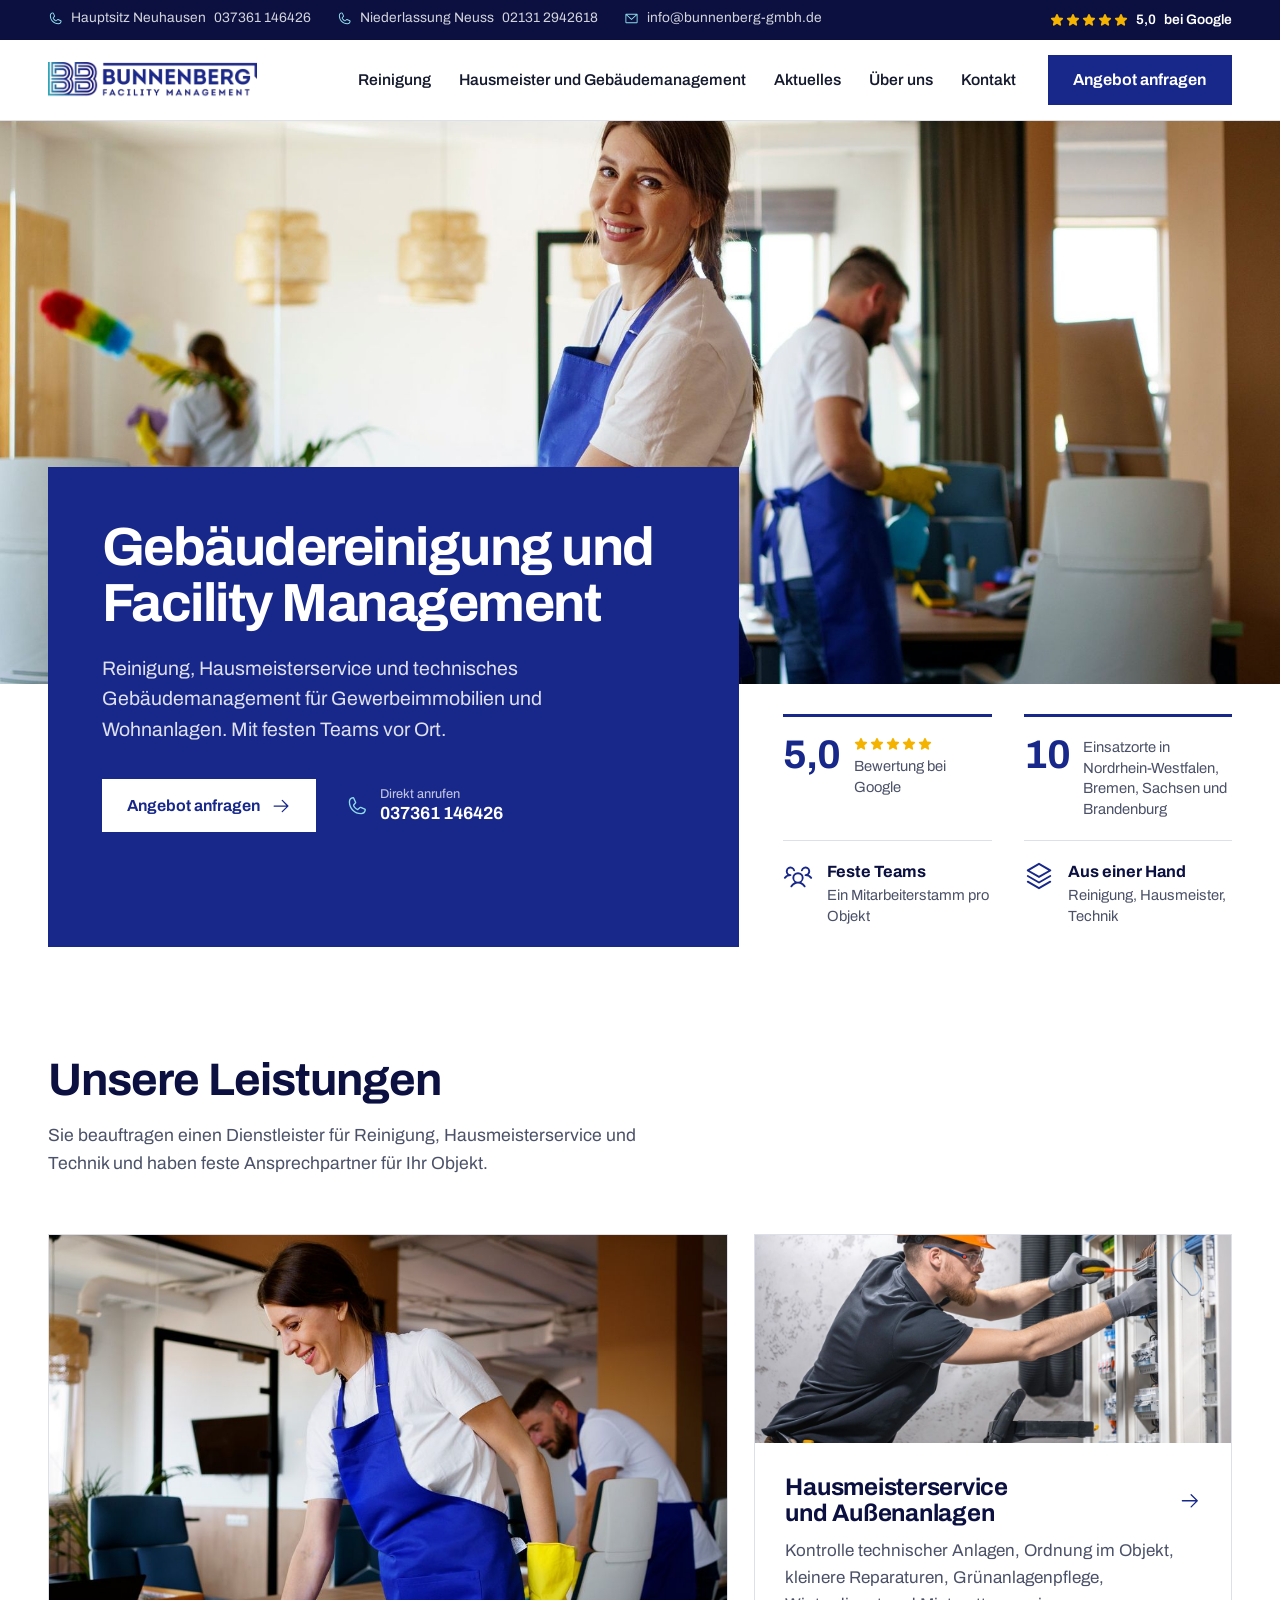
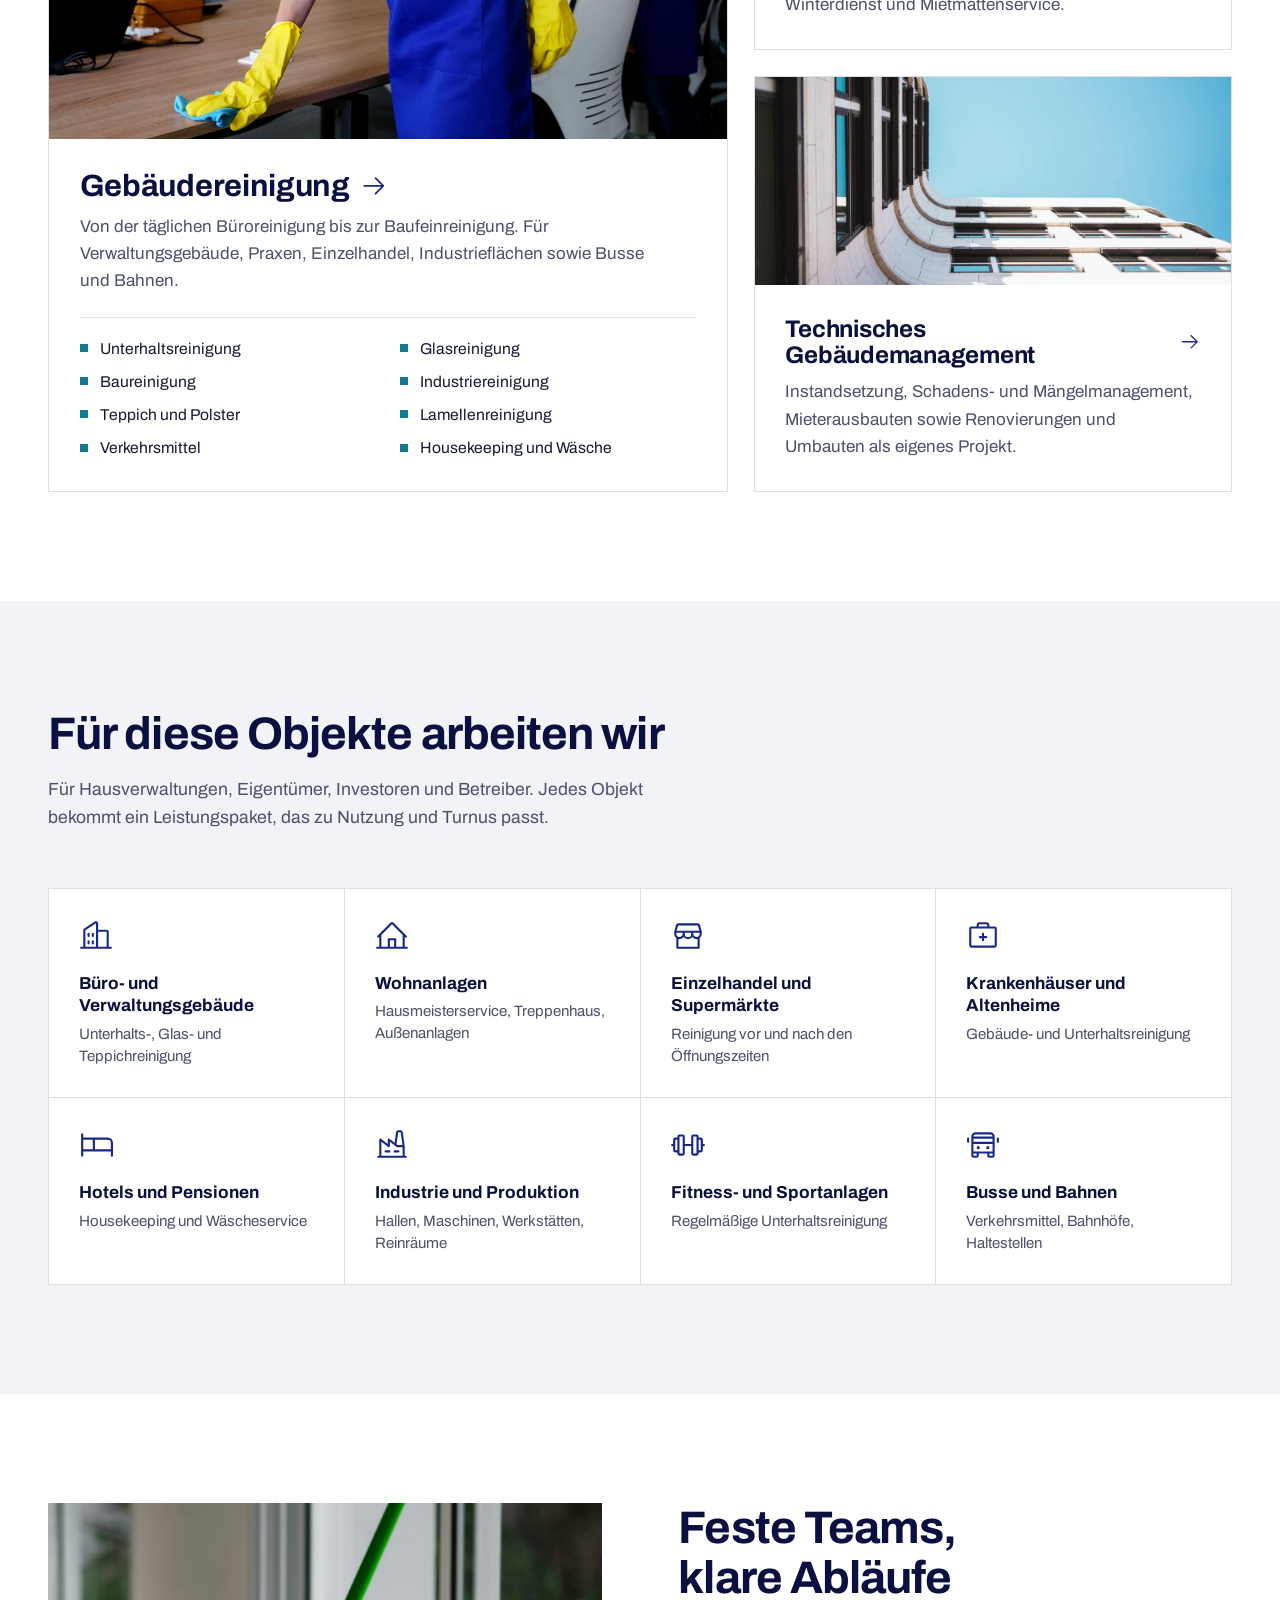
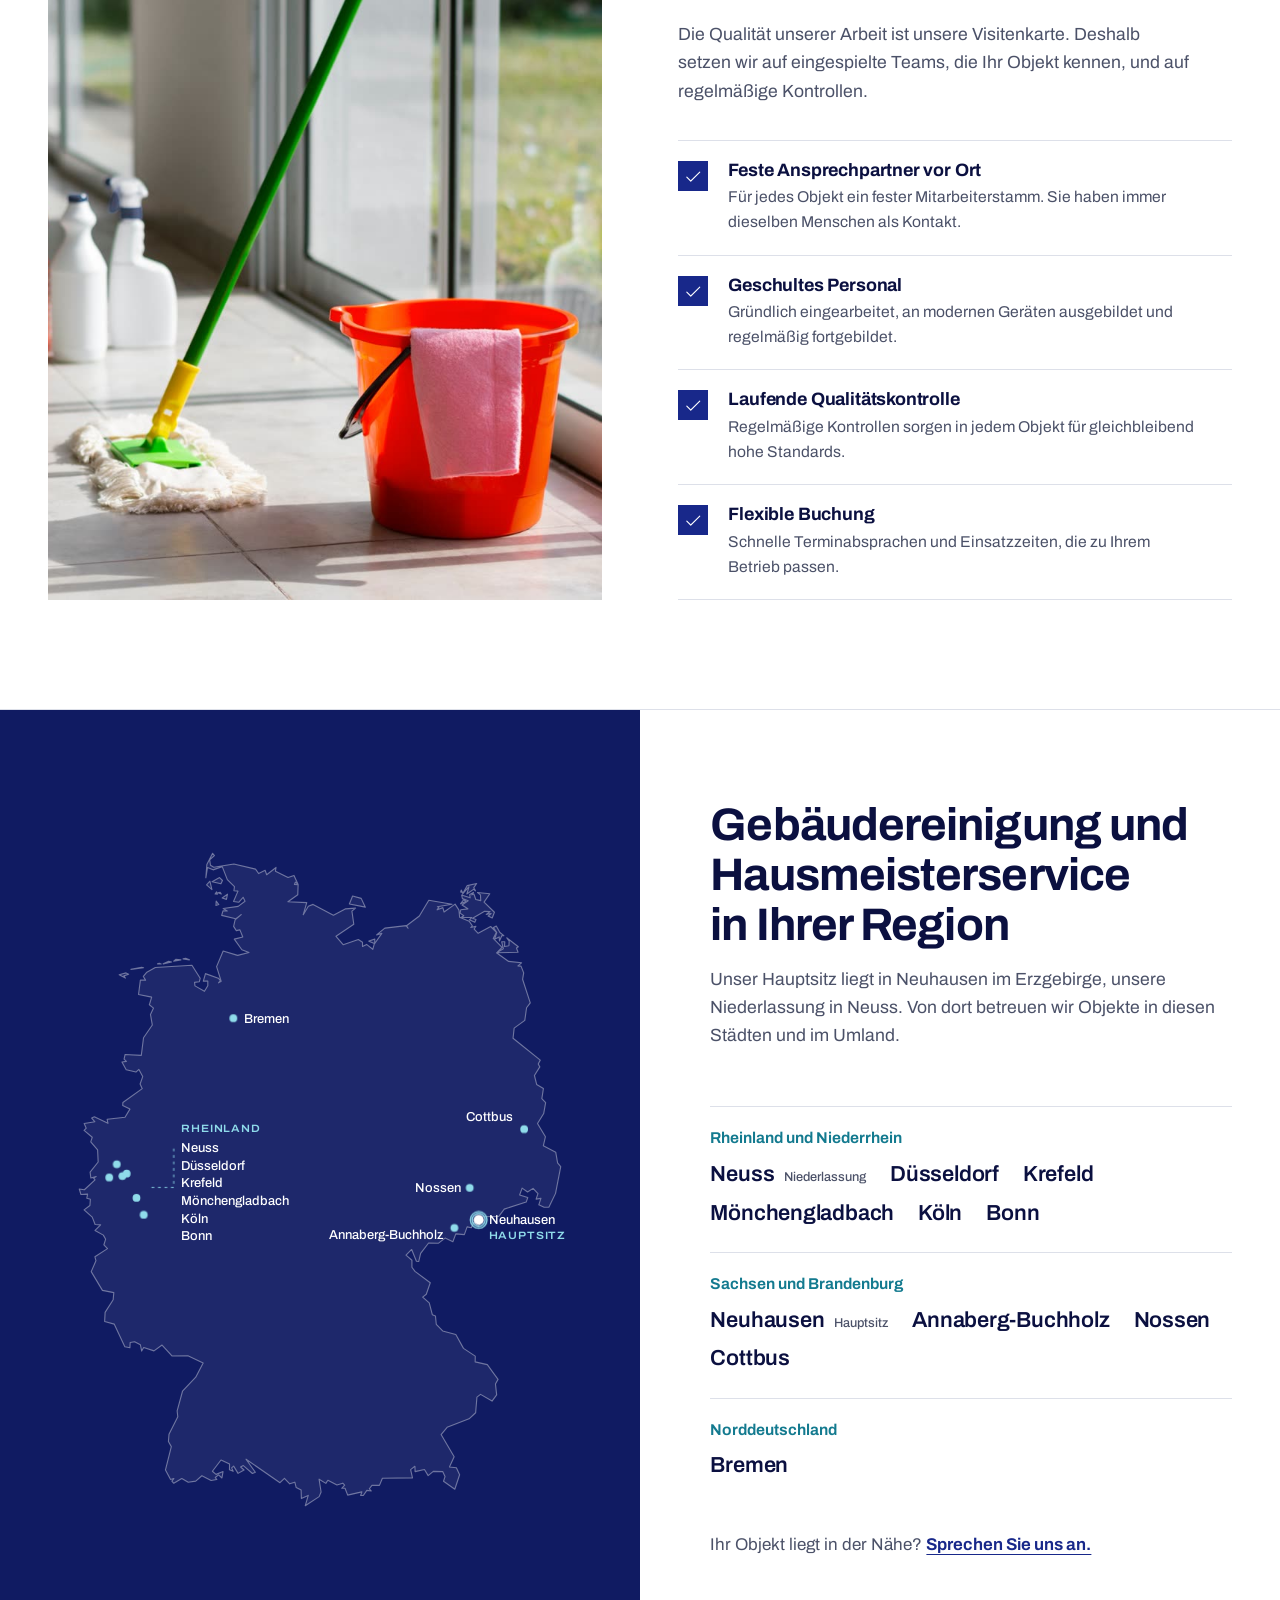
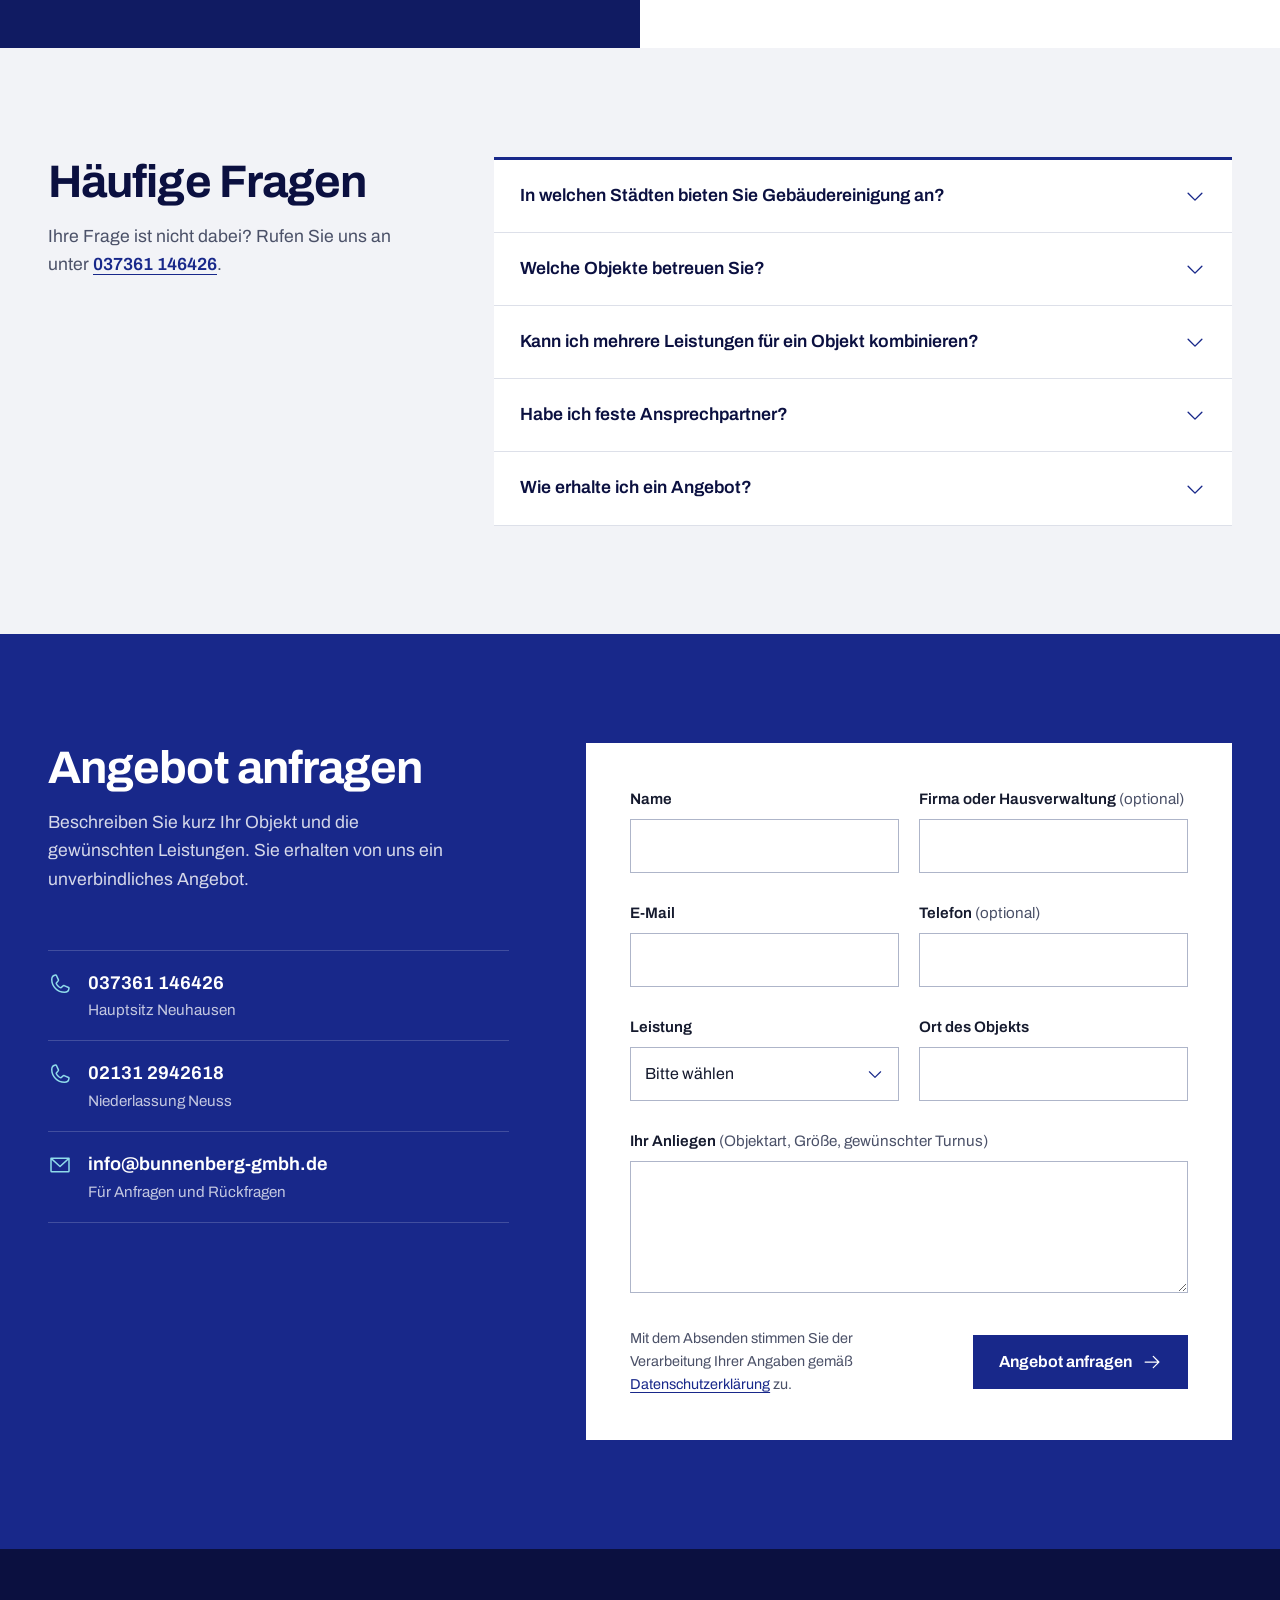
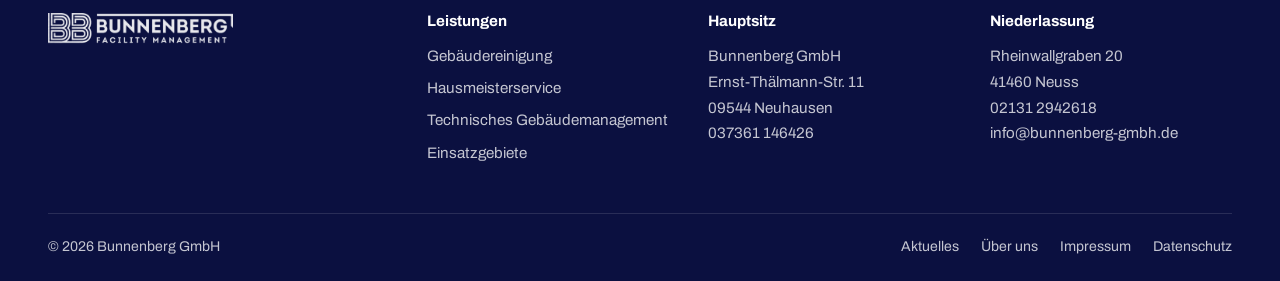
==== index.html @ ef0f1200 "Arbeitsweise: Foto mit Reinigungsutensilien statt Platzhalter Co-Authored-By: Claude Opus 5.5 <norep" ====
<!doctype html>
<html lang="de">
<head>
<meta charset="utf-8">
<meta name="viewport" content="width=device-width, initial-scale=1">
<title>Gebäudereinigung und Facility Management | Bunnenberg GmbH</title>
<meta name="description" content="Gebäudereinigung, Hausmeisterservice und technisches Gebäudemanagement für Gewerbe und Wohnanlagen. Im Einsatz in Neuss, Düsseldorf, Köln, Bonn, Bremen und Sachsen.">
<link rel="canonical" href="https://bunnenberg-gmbh.de/">
<meta name="robots" content="index, follow">
<meta property="og:type" content="website">
<meta property="og:locale" content="de_DE">
<meta property="og:site_name" content="Bunnenberg GmbH">
<meta property="og:title" content="Gebäudereinigung und Facility Management | Bunnenberg GmbH">
<meta property="og:description" content="Reinigung, Hausmeisterservice und technisches Gebäudemanagement für Gewerbeimmobilien und Wohnanlagen aus einer Hand.">
<meta property="og:url" content="https://bunnenberg-gmbh.de/">
<meta property="og:image" content="https://bunnenberg-gmbh.de/assets/img/bunnenberg-logo.png">
<meta name="theme-color" content="#18288a">
<link rel="preload" href="assets/fonts/archivo-var.woff2" as="font" type="font/woff2" crossorigin>
<link rel="stylesheet" href="assets/css/style.css">
<script type="application/ld+json">{"@context": "https://schema.org", "@type": "LocalBusiness", "@id": "https://bunnenberg-gmbh.de/#organisation", "name": "Bunnenberg GmbH", "alternateName": "Bunnenberg Facility Management", "legalName": "Bunnenberg GmbH", "url": "https://bunnenberg-gmbh.de/", "logo": "https://bunnenberg-gmbh.de/assets/img/bunnenberg-logo.png", "image": "https://bunnenberg-gmbh.de/assets/img/bunnenberg-logo.png", "telephone": "+49 37361 146426", "email": "info@bunnenberg-gmbh.de", "vatID": "DE306190068", "address": {"@type": "PostalAddress", "streetAddress": "Ernst-Thälmann-Straße 11", "postalCode": "09544", "addressLocality": "Neuhausen/Erzgeb.", "addressRegion": "Sachsen", "addressCountry": "DE"}, "department": [{"@type": "LocalBusiness", "name": "Bunnenberg GmbH Niederlassung Neuss", "telephone": "+49 2131 2942618", "address": {"@type": "PostalAddress", "streetAddress": "Rheinwallgraben 20", "postalCode": "41460", "addressLocality": "Neuss", "addressRegion": "Nordrhein-Westfalen", "addressCountry": "DE"}}], "areaServed": [{"@type": "City", "name": "Neuss"}, {"@type": "City", "name": "Düsseldorf"}, {"@type": "City", "name": "Krefeld"}, {"@type": "City", "name": "Mönchengladbach"}, {"@type": "City", "name": "Köln"}, {"@type": "City", "name": "Bonn"}, {"@type": "City", "name": "Bremen"}, {"@type": "City", "name": "Annaberg-Buchholz"}, {"@type": "City", "name": "Nossen"}, {"@type": "City", "name": "Cottbus"}, {"@type": "City", "name": "Neuhausen/Erzgeb."}], "knowsAbout": ["Gebäudereinigung", "Unterhaltsreinigung", "Glasreinigung", "Baureinigung", "Industriereinigung", "Hausmeisterservice", "Winterdienst", "Grünanlagenpflege", "Technisches Gebäudemanagement"], "hasOfferCatalog": {"@type": "OfferCatalog", "name": "Gebäudedienstleistungen", "itemListElement": [{"@type": "Offer", "itemOffered": {"@type": "Service", "name": "Gebäudereinigung"}}, {"@type": "Offer", "itemOffered": {"@type": "Service", "name": "Hausmeisterservice"}}, {"@type": "Offer", "itemOffered": {"@type": "Service", "name": "Technisches Gebäudemanagement"}}]}}</script>
<script type="application/ld+json">{"@context": "https://schema.org", "@type": "FAQPage", "mainEntity": [{"@type": "Question", "name": "In welchen Städten bieten Sie Gebäudereinigung an?", "acceptedAnswer": {"@type": "Answer", "text": "Wir sind in Neuss, Düsseldorf, Krefeld, Mönchengladbach, Köln und Bonn, in Bremen sowie in Annaberg-Buchholz, Nossen und Cottbus im Einsatz. Auch Objekte im Umland dieser Städte betreuen wir. Fragen Sie einfach an."}}, {"@type": "Question", "name": "Welche Objekte betreuen Sie?", "acceptedAnswer": {"@type": "Answer", "text": "Büro- und Verwaltungsgebäude, Wohnanlagen, Einzelhandel und Supermärkte, Krankenhäuser und Altenheime, Hotels und Pensionen, Industrie- und Produktionsgebäude, Fitness- und Sportanlagen sowie Busse und Bahnen."}}, {"@type": "Question", "name": "Kann ich mehrere Leistungen für ein Objekt kombinieren?", "acceptedAnswer": {"@type": "Answer", "text": "Ja. Reinigung, Hausmeisterservice, Grünanlagenpflege, Winterdienst und technisches Gebäudemanagement lassen sich für ein Objekt zusammenfassen. Sie haben dann einen Dienstleister und feste Ansprechpartner für alles."}}, {"@type": "Question", "name": "Habe ich feste Ansprechpartner?", "acceptedAnswer": {"@type": "Answer", "text": "Ja. Für jedes Objekt stellen wir einen festen Mitarbeiterstamm zusammen. Sie sprechen immer mit denselben Menschen, die Ihr Objekt und Ihre Abläufe kennen."}}, {"@type": "Question", "name": "Wie erhalte ich ein Angebot?", "acceptedAnswer": {"@type": "Answer", "text": "Beschreiben Sie uns über das Formular oder telefonisch Ihr Objekt, die gewünschten Leistungen und den Turnus. Sie erhalten von uns ein unverbindliches Angebot."}}]}</script>
</head>
<body>
<a class="sr-only" href="#inhalt">Zum Inhalt springen</a>

<div class="topbar">
  <div class="wrap topbar-inner">
    <ul class="topbar-contacts">
      <li><a href="tel:+4937361146426"><svg class="icon" aria-hidden="true" focusable="false" viewBox="0 0 256 256" fill="currentColor"><path d="M222.37,158.46l-47.11-21.11-.13-.06a16,16,0,0,0-15.17,1.4,8.12,8.12,0,0,0-.75.56L134.87,160c-15.42-7.49-31.34-23.29-38.83-38.51l20.78-24.71c.2-.25.39-.5.57-.77a16,16,0,0,0,1.32-15.06l0-.12L97.54,33.64a16,16,0,0,0-16.62-9.52A56.26,56.26,0,0,0,32,80c0,79.4,64.6,144,144,144a56.26,56.26,0,0,0,55.88-48.92A16,16,0,0,0,222.37,158.46ZM176,208A128.14,128.14,0,0,1,48,80,40.2,40.2,0,0,1,82.87,40a.61.61,0,0,0,0,.12l21,47L83.2,111.86a6.13,6.13,0,0,0-.57.77,16,16,0,0,0-1,15.7c9.06,18.53,27.73,37.06,46.46,46.11a16,16,0,0,0,15.75-1.14,8.44,8.44,0,0,0,.74-.56L168.89,152l47,21.05h0s.08,0,.11,0A40.21,40.21,0,0,1,176,208Z"/></svg> <span class="tb-label">Hauptsitz Neuhausen</span> 037361 146426</a></li>
      <li><a href="tel:+4921312942618"><svg class="icon" aria-hidden="true" focusable="false" viewBox="0 0 256 256" fill="currentColor"><path d="M222.37,158.46l-47.11-21.11-.13-.06a16,16,0,0,0-15.17,1.4,8.12,8.12,0,0,0-.75.56L134.87,160c-15.42-7.49-31.34-23.29-38.83-38.51l20.78-24.71c.2-.25.39-.5.57-.77a16,16,0,0,0,1.32-15.06l0-.12L97.54,33.64a16,16,0,0,0-16.62-9.52A56.26,56.26,0,0,0,32,80c0,79.4,64.6,144,144,144a56.26,56.26,0,0,0,55.88-48.92A16,16,0,0,0,222.37,158.46ZM176,208A128.14,128.14,0,0,1,48,80,40.2,40.2,0,0,1,82.87,40a.61.61,0,0,0,0,.12l21,47L83.2,111.86a6.13,6.13,0,0,0-.57.77,16,16,0,0,0-1,15.7c9.06,18.53,27.73,37.06,46.46,46.11a16,16,0,0,0,15.75-1.14,8.44,8.44,0,0,0,.74-.56L168.89,152l47,21.05h0s.08,0,.11,0A40.21,40.21,0,0,1,176,208Z"/></svg> <span class="tb-label">Niederlassung Neuss</span> 02131 2942618</a></li>
      <li><a href="mailto:info@bunnenberg-gmbh.de"><svg class="icon" aria-hidden="true" focusable="false" viewBox="0 0 256 256" fill="currentColor"><path d="M224,48H32a8,8,0,0,0-8,8V192a16,16,0,0,0,16,16H216a16,16,0,0,0,16-16V56A8,8,0,0,0,224,48ZM203.43,64,128,133.15,52.57,64ZM216,192H40V74.19l82.59,75.71a8,8,0,0,0,10.82,0L216,74.19V192Z"/></svg> info@bunnenberg-gmbh.de</a></li>
    </ul>
    <p class="topbar-rating"><span class="stars" aria-hidden="true"><svg class="icon" aria-hidden="true" focusable="false" viewBox="0 0 256 256" fill="currentColor"><path d="M234.29,114.85l-45,38.83L203,211.75a16.4,16.4,0,0,1-24.5,17.82L128,198.49,77.47,229.57A16.4,16.4,0,0,1,53,211.75l13.76-58.07-45-38.83A16.46,16.46,0,0,1,31.08,86l59-4.76,22.76-55.08a16.36,16.36,0,0,1,30.27,0l22.75,55.08,59,4.76a16.46,16.46,0,0,1,9.37,28.86Z"/></svg><svg class="icon" aria-hidden="true" focusable="false" viewBox="0 0 256 256" fill="currentColor"><path d="M234.29,114.85l-45,38.83L203,211.75a16.4,16.4,0,0,1-24.5,17.82L128,198.49,77.47,229.57A16.4,16.4,0,0,1,53,211.75l13.76-58.07-45-38.83A16.46,16.46,0,0,1,31.08,86l59-4.76,22.76-55.08a16.36,16.36,0,0,1,30.27,0l22.75,55.08,59,4.76a16.46,16.46,0,0,1,9.37,28.86Z"/></svg><svg class="icon" aria-hidden="true" focusable="false" viewBox="0 0 256 256" fill="currentColor"><path d="M234.29,114.85l-45,38.83L203,211.75a16.4,16.4,0,0,1-24.5,17.82L128,198.49,77.47,229.57A16.4,16.4,0,0,1,53,211.75l13.76-58.07-45-38.83A16.46,16.46,0,0,1,31.08,86l59-4.76,22.76-55.08a16.36,16.36,0,0,1,30.27,0l22.75,55.08,59,4.76a16.46,16.46,0,0,1,9.37,28.86Z"/></svg><svg class="icon" aria-hidden="true" focusable="false" viewBox="0 0 256 256" fill="currentColor"><path d="M234.29,114.85l-45,38.83L203,211.75a16.4,16.4,0,0,1-24.5,17.82L128,198.49,77.47,229.57A16.4,16.4,0,0,1,53,211.75l13.76-58.07-45-38.83A16.46,16.46,0,0,1,31.08,86l59-4.76,22.76-55.08a16.36,16.36,0,0,1,30.27,0l22.75,55.08,59,4.76a16.46,16.46,0,0,1,9.37,28.86Z"/></svg><svg class="icon" aria-hidden="true" focusable="false" viewBox="0 0 256 256" fill="currentColor"><path d="M234.29,114.85l-45,38.83L203,211.75a16.4,16.4,0,0,1-24.5,17.82L128,198.49,77.47,229.57A16.4,16.4,0,0,1,53,211.75l13.76-58.07-45-38.83A16.46,16.46,0,0,1,31.08,86l59-4.76,22.76-55.08a16.36,16.36,0,0,1,30.27,0l22.75,55.08,59,4.76a16.46,16.46,0,0,1,9.37,28.86Z"/></svg></span> 5,0<span class="tb-label"> bei Google</span></p>
  </div>
</div>

<header class="site-header">
  <div class="wrap header-inner">
    <a class="logo" href="./" aria-label="Bunnenberg Facility Management, zur Startseite">
      <img src="assets/img/bunnenberg-logo.png" alt="Bunnenberg Facility Management" width="950" height="164">
    </a>
    <button class="nav-toggle" type="button" aria-expanded="false" aria-controls="hauptnavigation">
      <span class="sr-only">Menü öffnen</span><svg class="icon" aria-hidden="true" focusable="false" viewBox="0 0 256 256" fill="currentColor"><path d="M224,128a8,8,0,0,1-8,8H40a8,8,0,0,1,0-16H216A8,8,0,0,1,224,128ZM40,72H216a8,8,0,0,0,0-16H40a8,8,0,0,0,0,16ZM216,184H40a8,8,0,0,0,0,16H216a8,8,0,0,0,0-16Z"/></svg>
    </button>
    <nav class="nav" id="hauptnavigation" aria-label="Hauptnavigation">
      <ul>
        <li><a href="gebaeudereinigung/">Reinigung</a></li>
        <li><a href="hausmeister-gebaeudemanagement/">Hausmeister und Gebäudemanagement</a></li>
        <li><a href="aktuelles/">Aktuelles</a></li>
        <li><a href="ueber-uns/">Über uns</a></li>
        <li><a href="kontakt/">Kontakt</a></li>
      </ul>
      <a class="btn btn-primary" href="#anfrage">Angebot anfragen</a>
    </nav>
  </div>
</header>

<main id="inhalt">

<section class="hero" aria-labelledby="hero-titel">
  <div class="hero-photo">
    <img src="assets/img/reinigungsteam-buero.jpg" alt="Reinigungsteam bei der Unterhaltsreinigung in einem Büro" width="2000" height="1333" fetchpriority="high">
  </div>
  <div class="wrap hero-grid">
    <div class="hero-panel">
      <h1 id="hero-titel">Gebäude&shy;reinigung und Facility Management</h1>
      <p class="hero-lead">Reinigung, Hausmeisterservice und technisches Gebäudemanagement für Gewerbeimmobilien und Wohnanlagen. Mit festen Teams vor Ort.</p>
      <div class="hero-actions">
        <a class="btn btn-light" href="#anfrage">Angebot anfragen <svg class="icon icon-arrow" aria-hidden="true" focusable="false" viewBox="0 0 256 256" fill="currentColor"><path d="M221.66,133.66l-72,72a8,8,0,0,1-11.32-11.32L196.69,136H40a8,8,0,0,1,0-16H196.69L138.34,61.66a8,8,0,0,1,11.32-11.32l72,72A8,8,0,0,1,221.66,133.66Z"/></svg></a>
        <a class="hero-phone" href="tel:+4937361146426"><svg class="icon" aria-hidden="true" focusable="false" viewBox="0 0 256 256" fill="currentColor"><path d="M222.37,158.46l-47.11-21.11-.13-.06a16,16,0,0,0-15.17,1.4,8.12,8.12,0,0,0-.75.56L134.87,160c-15.42-7.49-31.34-23.29-38.83-38.51l20.78-24.71c.2-.25.39-.5.57-.77a16,16,0,0,0,1.32-15.06l0-.12L97.54,33.64a16,16,0,0,0-16.62-9.52A56.26,56.26,0,0,0,32,80c0,79.4,64.6,144,144,144a56.26,56.26,0,0,0,55.88-48.92A16,16,0,0,0,222.37,158.46ZM176,208A128.14,128.14,0,0,1,48,80,40.2,40.2,0,0,1,82.87,40a.61.61,0,0,0,0,.12l21,47L83.2,111.86a6.13,6.13,0,0,0-.57.77,16,16,0,0,0-1,15.7c9.06,18.53,27.73,37.06,46.46,46.11a16,16,0,0,0,15.75-1.14,8.44,8.44,0,0,0,.74-.56L168.89,152l47,21.05h0s.08,0,.11,0A40.21,40.21,0,0,1,176,208Z"/></svg><span><small>Direkt anrufen</small>037361 146426</span></a>
      </div>
    </div>
    <ul class="facts" aria-label="Bunnenberg auf einen Blick">
      <li class="fact-rating">
        <span class="fact-big">5,0</span>
        <span class="fact-text"><span class="stars" aria-hidden="true"><svg class="icon" aria-hidden="true" focusable="false" viewBox="0 0 256 256" fill="currentColor"><path d="M234.29,114.85l-45,38.83L203,211.75a16.4,16.4,0,0,1-24.5,17.82L128,198.49,77.47,229.57A16.4,16.4,0,0,1,53,211.75l13.76-58.07-45-38.83A16.46,16.46,0,0,1,31.08,86l59-4.76,22.76-55.08a16.36,16.36,0,0,1,30.27,0l22.75,55.08,59,4.76a16.46,16.46,0,0,1,9.37,28.86Z"/></svg><svg class="icon" aria-hidden="true" focusable="false" viewBox="0 0 256 256" fill="currentColor"><path d="M234.29,114.85l-45,38.83L203,211.75a16.4,16.4,0,0,1-24.5,17.82L128,198.49,77.47,229.57A16.4,16.4,0,0,1,53,211.75l13.76-58.07-45-38.83A16.46,16.46,0,0,1,31.08,86l59-4.76,22.76-55.08a16.36,16.36,0,0,1,30.27,0l22.75,55.08,59,4.76a16.46,16.46,0,0,1,9.37,28.86Z"/></svg><svg class="icon" aria-hidden="true" focusable="false" viewBox="0 0 256 256" fill="currentColor"><path d="M234.29,114.85l-45,38.83L203,211.75a16.4,16.4,0,0,1-24.5,17.82L128,198.49,77.47,229.57A16.4,16.4,0,0,1,53,211.75l13.76-58.07-45-38.83A16.46,16.46,0,0,1,31.08,86l59-4.76,22.76-55.08a16.36,16.36,0,0,1,30.27,0l22.75,55.08,59,4.76a16.46,16.46,0,0,1,9.37,28.86Z"/></svg><svg class="icon" aria-hidden="true" focusable="false" viewBox="0 0 256 256" fill="currentColor"><path d="M234.29,114.85l-45,38.83L203,211.75a16.4,16.4,0,0,1-24.5,17.82L128,198.49,77.47,229.57A16.4,16.4,0,0,1,53,211.75l13.76-58.07-45-38.83A16.46,16.46,0,0,1,31.08,86l59-4.76,22.76-55.08a16.36,16.36,0,0,1,30.27,0l22.75,55.08,59,4.76a16.46,16.46,0,0,1,9.37,28.86Z"/></svg><svg class="icon" aria-hidden="true" focusable="false" viewBox="0 0 256 256" fill="currentColor"><path d="M234.29,114.85l-45,38.83L203,211.75a16.4,16.4,0,0,1-24.5,17.82L128,198.49,77.47,229.57A16.4,16.4,0,0,1,53,211.75l13.76-58.07-45-38.83A16.46,16.46,0,0,1,31.08,86l59-4.76,22.76-55.08a16.36,16.36,0,0,1,30.27,0l22.75,55.08,59,4.76a16.46,16.46,0,0,1,9.37,28.86Z"/></svg></span>Bewertung bei Google</span>
      </li>
      <li>
        <span class="fact-big">10</span>
        <span class="fact-text">Einsatzorte in Nordrhein-Westfalen, Bremen, Sachsen und Brandenburg</span>
      </li>
      <li>
        <svg class="icon fact-icon" aria-hidden="true" focusable="false" viewBox="0 0 256 256" fill="currentColor"><path d="M244.8,150.4a8,8,0,0,1-11.2-1.6A51.6,51.6,0,0,0,192,128a8,8,0,0,1-7.37-4.89,8,8,0,0,1,0-6.22A8,8,0,0,1,192,112a24,24,0,1,0-23.24-30,8,8,0,1,1-15.5-4A40,40,0,1,1,219,117.51a67.94,67.94,0,0,1,27.43,21.68A8,8,0,0,1,244.8,150.4ZM190.92,212a8,8,0,1,1-13.84,8,57,57,0,0,0-98.16,0,8,8,0,1,1-13.84-8,72.06,72.06,0,0,1,33.74-29.92,48,48,0,1,1,58.36,0A72.06,72.06,0,0,1,190.92,212ZM128,176a32,32,0,1,0-32-32A32,32,0,0,0,128,176ZM72,120a8,8,0,0,0-8-8A24,24,0,1,1,87.24,82a8,8,0,1,0,15.5-4A40,40,0,1,0,37,117.51,67.94,67.94,0,0,0,9.6,139.19a8,8,0,1,0,12.8,9.61A51.6,51.6,0,0,1,64,128,8,8,0,0,0,72,120Z"/></svg>
        <span class="fact-text"><strong>Feste Teams</strong>Ein Mitarbeiterstamm pro Objekt</span>
      </li>
      <li>
        <svg class="icon fact-icon" aria-hidden="true" focusable="false" viewBox="0 0 256 256" fill="currentColor"><path d="M230.91,172A8,8,0,0,1,228,182.91l-96,56a8,8,0,0,1-8.06,0l-96-56A8,8,0,0,1,36,169.09l92,53.65,92-53.65A8,8,0,0,1,230.91,172ZM220,121.09l-92,53.65L36,121.09A8,8,0,0,0,28,134.91l96,56a8,8,0,0,0,8.06,0l96-56A8,8,0,1,0,220,121.09ZM24,80a8,8,0,0,1,4-6.91l96-56a8,8,0,0,1,8.06,0l96,56a8,8,0,0,1,0,13.82l-96,56a8,8,0,0,1-8.06,0l-96-56A8,8,0,0,1,24,80Zm23.88,0L128,126.74,208.12,80,128,33.26Z"/></svg>
        <span class="fact-text"><strong>Aus einer Hand</strong>Reinigung, Hausmeister, Technik</span>
      </li>
    </ul>
  </div>
</section>

<section class="section services-section" id="leistungen" aria-labelledby="leistungen-titel">
  <div class="wrap">
    <div class="section-head reveal">
      <h2 id="leistungen-titel">Unsere Leistungen</h2>
      <p>Sie beauftragen einen Dienstleister für Reinigung, Hausmeisterservice und Technik und haben feste Ansprechpartner für Ihr Objekt.</p>
    </div>
    <div class="services">
      <a class="service service-main reveal" href="gebaeudereinigung/">
        <figure class="service-img"><img src="assets/img/bueroreinigung.jpg" alt="Reinigungskraft bei der Büroreinigung" width="1200" height="800" loading="lazy"></figure>
        <div class="service-body">
          <h3>Gebäudereinigung <svg class="icon icon-arrow" aria-hidden="true" focusable="false" viewBox="0 0 256 256" fill="currentColor"><path d="M221.66,133.66l-72,72a8,8,0,0,1-11.32-11.32L196.69,136H40a8,8,0,0,1,0-16H196.69L138.34,61.66a8,8,0,0,1,11.32-11.32l72,72A8,8,0,0,1,221.66,133.66Z"/></svg></h3>
          <p>Von der täglichen Büroreinigung bis zur Baufeinreinigung. Für Verwaltungsgebäude, Praxen, Einzelhandel, Industrieflächen sowie Busse und Bahnen.</p>
          <ul class="checklist">
            <li>Unterhaltsreinigung</li>
            <li>Glasreinigung</li>
            <li>Baureinigung</li>
            <li>Industriereinigung</li>
            <li>Teppich und Polster</li>
            <li>Lamellenreinigung</li>
            <li>Verkehrsmittel</li>
            <li>Housekeeping und Wäsche</li>
          </ul>
        </div>
      </a>
      <a class="service reveal" href="hausmeister-gebaeudemanagement/">
        <figure class="service-img"><img src="assets/img/hausmeisterservice-technik.jpg" alt="Techniker bei Arbeiten an einer Elektroverteilung" width="1200" height="800" loading="lazy"></figure>
        <div class="service-body">
          <h3>Hausmeisterservice und Außenanlagen <svg class="icon icon-arrow" aria-hidden="true" focusable="false" viewBox="0 0 256 256" fill="currentColor"><path d="M221.66,133.66l-72,72a8,8,0,0,1-11.32-11.32L196.69,136H40a8,8,0,0,1,0-16H196.69L138.34,61.66a8,8,0,0,1,11.32-11.32l72,72A8,8,0,0,1,221.66,133.66Z"/></svg></h3>
          <p>Kontrolle technischer Anlagen, Ordnung im Objekt, kleinere Reparaturen, Grünanlagenpflege, Winterdienst und Mietmattenservice.</p>
        </div>
      </a>
      <a class="service reveal" href="hausmeister-gebaeudemanagement/#technisches-gebaeudemanagement">
        <figure class="service-img"><img src="assets/img/gebaeudemanagement-fassade.jpg" alt="Fassade eines modernen Bürogebäudes" width="1200" height="800" loading="lazy"></figure>
        <div class="service-body">
          <h3>Technisches Gebäudemanagement <svg class="icon icon-arrow" aria-hidden="true" focusable="false" viewBox="0 0 256 256" fill="currentColor"><path d="M221.66,133.66l-72,72a8,8,0,0,1-11.32-11.32L196.69,136H40a8,8,0,0,1,0-16H196.69L138.34,61.66a8,8,0,0,1,11.32-11.32l72,72A8,8,0,0,1,221.66,133.66Z"/></svg></h3>
          <p>Instandsetzung, Schadens- und Mängelmanagement, Mieterausbauten sowie Renovierungen und Umbauten als eigenes Projekt.</p>
        </div>
      </a>
    </div>
  </div>
</section>

<section class="section objects" aria-labelledby="objekte-titel">
  <div class="wrap">
    <div class="section-head reveal">
      <h2 id="objekte-titel">Für diese Objekte arbeiten wir</h2>
      <p>Für Hausverwaltungen, Eigentümer, Investoren und Betreiber. Jedes Objekt bekommt ein Leistungspaket, das zu Nutzung und Turnus passt.</p>
    </div>
    <ul class="object-grid reveal">
      <li><svg class="icon" aria-hidden="true" focusable="false" viewBox="0 0 256 256" fill="currentColor"><path d="M240,208H224V96a16,16,0,0,0-16-16H144V32a16,16,0,0,0-24.88-13.32L39.12,72A16,16,0,0,0,32,85.34V208H16a8,8,0,0,0,0,16H240a8,8,0,0,0,0-16ZM208,96V208H144V96ZM48,85.34,128,32V208H48ZM112,112v16a8,8,0,0,1-16,0V112a8,8,0,1,1,16,0Zm-32,0v16a8,8,0,0,1-16,0V112a8,8,0,1,1,16,0Zm0,56v16a8,8,0,0,1-16,0V168a8,8,0,0,1,16,0Zm32,0v16a8,8,0,0,1-16,0V168a8,8,0,0,1,16,0Z"/></svg><strong>Büro- und Verwaltungsgebäude</strong><span>Unterhalts-, Glas- und Teppichreinigung</span></li>
      <li><svg class="icon" aria-hidden="true" focusable="false" viewBox="0 0 256 256" fill="currentColor"><path d="M240,208H224V136l2.34,2.34A8,8,0,0,0,237.66,127L139.31,28.68a16,16,0,0,0-22.62,0L18.34,127a8,8,0,0,0,11.32,11.31L32,136v72H16a8,8,0,0,0,0,16H240a8,8,0,0,0,0-16ZM48,120l80-80,80,80v88H160V152a8,8,0,0,0-8-8H104a8,8,0,0,0-8,8v56H48Zm96,88H112V160h32Z"/></svg><strong>Wohnanlagen</strong><span>Hausmeisterservice, Treppenhaus, Außenanlagen</span></li>
      <li><svg class="icon" aria-hidden="true" focusable="false" viewBox="0 0 256 256" fill="currentColor"><path d="M232,96a7.89,7.89,0,0,0-.3-2.2L217.35,43.6A16.07,16.07,0,0,0,202,32H54A16.07,16.07,0,0,0,38.65,43.6L24.31,93.8A7.89,7.89,0,0,0,24,96h0v16a40,40,0,0,0,16,32v72a8,8,0,0,0,8,8H208a8,8,0,0,0,8-8V144a40,40,0,0,0,16-32V96ZM54,48H202l11.42,40H42.61Zm50,56h48v8a24,24,0,0,1-48,0Zm-16,0v8a24,24,0,0,1-35.12,21.26,7.88,7.88,0,0,0-1.82-1.06A24,24,0,0,1,40,112v-8ZM200,208H56V151.2a40.57,40.57,0,0,0,8,.8,40,40,0,0,0,32-16,40,40,0,0,0,64,0,40,40,0,0,0,32,16,40.57,40.57,0,0,0,8-.8Zm4.93-75.8a8.08,8.08,0,0,0-1.8,1.05A24,24,0,0,1,168,112v-8h48v8A24,24,0,0,1,204.93,132.2Z"/></svg><strong>Einzelhandel und Supermärkte</strong><span>Reinigung vor und nach den Öffnungszeiten</span></li>
      <li><svg class="icon" aria-hidden="true" focusable="false" viewBox="0 0 256 256" fill="currentColor"><path d="M216,56H176V48a24,24,0,0,0-24-24H104A24,24,0,0,0,80,48v8H40A16,16,0,0,0,24,72V200a16,16,0,0,0,16,16H216a16,16,0,0,0,16-16V72A16,16,0,0,0,216,56ZM96,48a8,8,0,0,1,8-8h48a8,8,0,0,1,8,8v8H96ZM216,200H40V72H216V200Zm-56-64a8,8,0,0,1-8,8H136v16a8,8,0,0,1-16,0V144H104a8,8,0,0,1,0-16h16V112a8,8,0,0,1,16,0v16h16A8,8,0,0,1,160,136Z"/></svg><strong>Krankenhäuser und Altenheime</strong><span>Gebäude- und Unterhaltsreinigung</span></li>
      <li><svg class="icon" aria-hidden="true" focusable="false" viewBox="0 0 256 256" fill="currentColor"><path d="M216,72H32V48a8,8,0,0,0-16,0V208a8,8,0,0,0,16,0V176H240v32a8,8,0,0,0,16,0V112A40,40,0,0,0,216,72ZM32,88h72v72H32Zm88,72V88h96a24,24,0,0,1,24,24v48Z"/></svg><strong>Hotels und Pensionen</strong><span>Housekeeping und Wäscheservice</span></li>
      <li><svg class="icon" aria-hidden="true" focusable="false" viewBox="0 0 256 256" fill="currentColor"><path d="M116,176a8,8,0,0,1-8,8H80a8,8,0,0,1,0-16h28A8,8,0,0,1,116,176Zm60-8H148a8,8,0,0,0,0,16h28a8,8,0,0,0,0-16Zm64,48a8,8,0,0,1-8,8H24a8,8,0,0,1,0-16h8V88a8,8,0,0,1,12.8-6.4L96,120V88a8,8,0,0,1,12.8-6.4l38.74,29.05L159.1,29.74A16.08,16.08,0,0,1,174.94,16h18.12A16.08,16.08,0,0,1,208.9,29.74l15,105.13s.08.78.08,1.13v72h8A8,8,0,0,1,240,216Zm-77.86-94.4,8.53,6.4h36.11L193.06,32H174.94ZM48,208H208V144H168a8,8,0,0,1-4.8-1.6l-14.4-10.8,0,0L112,104v32a8,8,0,0,1-12.8,6.4L48,104Z"/></svg><strong>Industrie und Produktion</strong><span>Hallen, Maschinen, Werkstätten, Reinräume</span></li>
      <li><svg class="icon" aria-hidden="true" focusable="false" viewBox="0 0 256 256" fill="currentColor"><path d="M248,120h-8V88a16,16,0,0,0-16-16H208V64a16,16,0,0,0-16-16H168a16,16,0,0,0-16,16v56H104V64A16,16,0,0,0,88,48H64A16,16,0,0,0,48,64v8H32A16,16,0,0,0,16,88v32H8a8,8,0,0,0,0,16h8v32a16,16,0,0,0,16,16H48v8a16,16,0,0,0,16,16H88a16,16,0,0,0,16-16V136h48v56a16,16,0,0,0,16,16h24a16,16,0,0,0,16-16v-8h16a16,16,0,0,0,16-16V136h8a8,8,0,0,0,0-16ZM32,168V88H48v80Zm56,24H64V64H88V192Zm104,0H168V64h24V175.82c0,.06,0,.12,0,.18s0,.12,0,.18V192Zm32-24H208V88h16Z"/></svg><strong>Fitness- und Sportanlagen</strong><span>Regelmäßige Unterhaltsreinigung</span></li>
      <li><svg class="icon" aria-hidden="true" focusable="false" viewBox="0 0 256 256" fill="currentColor"><path d="M184,32H72A32,32,0,0,0,40,64V208a16,16,0,0,0,16,16H80a16,16,0,0,0,16-16V192h64v16a16,16,0,0,0,16,16h24a16,16,0,0,0,16-16V64A32,32,0,0,0,184,32ZM56,176V120H200v56Zm0-96H200v24H56ZM72,48H184a16,16,0,0,1,16,16H56A16,16,0,0,1,72,48Zm8,160H56V192H80Zm96,0V192h24v16Zm-72-60a12,12,0,1,1-12-12A12,12,0,0,1,104,148Zm72,0a12,12,0,1,1-12-12A12,12,0,0,1,176,148Zm72-68v24a8,8,0,0,1-16,0V80a8,8,0,0,1,16,0ZM24,80v24a8,8,0,0,1-16,0V80a8,8,0,0,1,16,0Z"/></svg><strong>Busse und Bahnen</strong><span>Verkehrsmittel, Bahnhöfe, Haltestellen</span></li>
    </ul>
  </div>
</section>

<section class="section" aria-labelledby="arbeitsweise-titel">
  <div class="wrap approach">
    <figure class="approach-img reveal">
      <img src="assets/img/reinigungsutensilien-flur.jpg" alt="Wischmopp, Eimer und Reinigungsmittel in einem hellen Flur mit Fensterfront" width="1400" height="934" loading="lazy">
    </figure>
    <div class="approach-copy reveal">
      <h2 id="arbeitsweise-titel">Feste Teams, klare Abläufe</h2>
      <p class="approach-lead">Die Qualität unserer Arbeit ist unsere Visitenkarte. Deshalb setzen wir auf eingespielte Teams, die Ihr Objekt kennen, und auf regelmäßige Kontrollen.</p>
      <ul class="points">
        <li><svg class="icon point-icon" aria-hidden="true" focusable="false" viewBox="0 0 256 256" fill="currentColor"><path d="M229.66,77.66l-128,128a8,8,0,0,1-11.32,0l-56-56a8,8,0,0,1,11.32-11.32L96,188.69,218.34,66.34a8,8,0,0,1,11.32,11.32Z"/></svg><div><h3>Feste Ansprechpartner vor Ort</h3><p>Für jedes Objekt ein fester Mitarbeiterstamm. Sie haben immer dieselben Menschen als Kontakt.</p></div></li>
        <li><svg class="icon point-icon" aria-hidden="true" focusable="false" viewBox="0 0 256 256" fill="currentColor"><path d="M229.66,77.66l-128,128a8,8,0,0,1-11.32,0l-56-56a8,8,0,0,1,11.32-11.32L96,188.69,218.34,66.34a8,8,0,0,1,11.32,11.32Z"/></svg><div><h3>Geschultes Personal</h3><p>Gründlich eingearbeitet, an modernen Geräten ausgebildet und regelmäßig fortgebildet.</p></div></li>
        <li><svg class="icon point-icon" aria-hidden="true" focusable="false" viewBox="0 0 256 256" fill="currentColor"><path d="M229.66,77.66l-128,128a8,8,0,0,1-11.32,0l-56-56a8,8,0,0,1,11.32-11.32L96,188.69,218.34,66.34a8,8,0,0,1,11.32,11.32Z"/></svg><div><h3>Laufende Qualitätskontrolle</h3><p>Regelmäßige Kontrollen sorgen in jedem Objekt für gleichbleibend hohe Standards.</p></div></li>
        <li><svg class="icon point-icon" aria-hidden="true" focusable="false" viewBox="0 0 256 256" fill="currentColor"><path d="M229.66,77.66l-128,128a8,8,0,0,1-11.32,0l-56-56a8,8,0,0,1,11.32-11.32L96,188.69,218.34,66.34a8,8,0,0,1,11.32,11.32Z"/></svg><div><h3>Flexible Buchung</h3><p>Schnelle Terminabsprachen und Einsatzzeiten, die zu Ihrem Betrieb passen.</p></div></li>
      </ul>
    </div>
  </div>
</section>

<section class="areas" id="einsatzgebiete" aria-labelledby="gebiete-titel">
  <div class="areas-grid">
    <figure class="map-panel">
      <svg viewBox="0 0 540 726" role="img" aria-labelledby="karte-titel karte-desc"><title id="karte-titel">Einsatzgebiete der Bunnenberg GmbH</title><desc id="karte-desc">Deutschlandkarte mit den Einsatzgebieten Bremen, Neuss, Düsseldorf, Krefeld, Mönchengladbach, Köln, Bonn, Cottbus, Nossen und Annaberg-Buchholz sowie dem Hauptsitz in Neuhausen.</desc><path class="map-land" d="M154.0 11.1 L156.0 13.7 L150.9 18.1 L151.7 24.0 L155.3 26.2 L177.0 22.7 L200.4 28.2 L203.7 33.0 L210.8 29.5 L212.4 34.3 L222.5 26.4 L221.9 30.4 L235.5 37.2 L241.9 35.0 L246.4 44.8 L243.5 42.2 L242.4 44.8 L246.4 45.0 L246.0 55.9 L235.4 63.4 L255.7 64.4 L251.9 77.5 L257.4 68.3 L262.5 66.3 L284.5 78.1 L297.2 71.2 L308.5 70.3 L304.5 73.6 L306.5 87.8 L287.3 100.8 L295.0 109.8 L311.4 104.3 L315.9 107.1 L315.9 111.7 L320.3 109.5 L327.0 114.8 L328.7 108.6 L322.7 106.0 L329.2 103.7 L329.1 108.6 L336.8 97.6 L331.1 99.2 L340.0 91.9 L363.0 89.2 L365.1 92.1 L363.4 89.4 L377.3 78.8 L387.5 61.9 L412.7 66.1 L396.8 68.9 L398.6 69.1 L396.5 72.2 L402.7 69.8 L404.0 74.5 L415.9 66.0 L420.1 72.5 L420.8 80.2 L431.1 84.4 L434.5 89.4 L432.9 91.3 L438.4 89.9 L436.5 92.9 L440.8 97.5 L454.3 90.2 L460.6 96.4 L457.1 103.1 L466.7 112.8 L461.6 117.9 L468.0 114.1 L466.2 106.7 L469.6 106.6 L469.3 111.7 L474.0 111.0 L474.3 106.1 L471.8 102.4 L484.2 112.1 L482.2 113.4 L483.9 118.0 L460.6 118.6 L473.8 127.9 L487.7 129.4 L483.8 132.7 L487.1 133.0 L490.0 140.3 L488.8 147.2 L497.1 172.7 L493.1 177.9 L491.2 191.6 L479.7 199.9 L478.5 210.9 L507.9 234.5 L505.7 238.7 L507.4 241.8 L501.6 251.1 L504.0 260.8 L511.3 265.2 L509.6 276.0 L513.7 280.4 L511.6 292.2 L504.9 303.0 L513.5 317.2 L511.2 327.0 L524.6 333.9 L526.6 345.5 L530.0 349.6 L524.4 378.4 L517.3 393.2 L512.0 393.4 L506.3 390.8 L508.6 383.8 L503.4 384.6 L505.4 378.7 L500.1 373.0 L494.2 376.9 L488.3 372.7 L485.6 380.1 L494.4 382.9 L492.7 387.8 L469.0 395.4 L463.1 403.2 L446.0 403.6 L441.2 414.2 L436.1 409.9 L433.4 415.6 L428.9 414.6 L425.9 422.9 L416.7 422.2 L413.5 430.7 L405.1 426.7 L398.1 432.2 L387.3 432.0 L378.7 443.2 L376.6 452.0 L374.1 451.7 L369.0 439.0 L362.9 445.1 L369.3 450.6 L369.3 458.2 L372.6 462.6 L389.1 474.9 L384.8 487.3 L380.9 490.5 L388.0 496.6 L391.4 509.6 L394.7 510.8 L395.6 519.8 L402.5 527.0 L416.7 530.9 L425.0 545.8 L437.7 554.2 L437.6 560.4 L450.7 563.4 L462.3 579.3 L459.5 584.2 L460.8 596.0 L455.8 602.7 L443.4 595.5 L439.5 598.4 L438.1 615.3 L431.0 621.9 L407.3 631.1 L400.8 638.9 L414.9 662.9 L409.8 673.9 L417.3 674.8 L420.8 682.3 L415.6 698.0 L403.4 689.3 L405.0 684.3 L402.5 678.9 L392.4 678.6 L386.8 683.2 L382.8 676.7 L372.7 678.9 L372.5 673.1 L367.9 676.8 L369.9 685.7 L337.4 686.0 L334.2 693.8 L326.1 693.7 L323.3 697.4 L325.3 699.8 L320.6 699.2 L316.8 704.7 L313.9 704.7 L315.2 700.8 L299.9 704.3 L297.0 696.9 L293.4 696.9 L296.6 693.4 L294.6 691.4 L288.3 693.4 L278.5 688.2 L276.3 691.6 L269.0 687.1 L271.2 700.9 L269.1 705.9 L254.1 715.7 L257.3 704.6 L249.9 708.0 L249.6 698.8 L244.3 696.1 L242.8 690.3 L237.3 692.1 L231.6 686.1 L226.8 690.9 L190.1 665.5 L200.2 679.6 L197.0 680.9 L187.2 672.4 L184.3 673.9 L188.0 677.2 L181.5 680.8 L176.7 673.0 L174.6 674.9 L176.2 678.6 L172.2 677.0 L172.3 670.7 L163.1 666.4 L153.8 678.5 L157.7 681.9 L165.3 678.9 L164.1 685.8 L160.4 682.4 L156.9 685.3 L158.6 687.5 L152.4 688.5 L142.4 683.4 L135.8 689.2 L127.7 690.4 L120.7 686.3 L112.1 691.5 L110.0 689.2 L112.1 686.4 L108.6 687.5 L103.1 677.1 L109.4 651.9 L106.3 646.3 L106.9 638.5 L116.4 619.7 L115.7 613.4 L121.5 592.1 L135.8 576.9 L143.8 561.6 L127.3 553.8 L110.1 554.0 L99.4 542.2 L90.7 548.5 L79.6 544.9 L77.4 548.7 L76.0 541.9 L69.8 538.7 L65.0 539.5 L64.7 545.2 L59.2 544.0 L47.7 519.6 L37.4 516.8 L37.9 506.9 L46.6 493.3 L47.3 485.6 L35.0 483.2 L22.9 462.9 L28.0 451.1 L26.9 446.9 L40.5 438.1 L36.6 433.9 L38.5 427.9 L36.0 423.5 L27.0 418.4 L33.1 412.4 L27.1 412.0 L24.0 404.1 L15.2 396.2 L21.5 391.5 L22.0 384.7 L18.1 383.7 L19.0 379.2 L11.8 379.6 L10.0 373.7 L15.5 374.5 L27.0 363.8 L25.5 361.9 L28.2 360.3 L22.5 361.8 L21.7 355.5 L30.4 344.5 L29.8 331.5 L22.4 322.8 L24.0 317.8 L15.2 310.4 L17.5 308.0 L15.3 302.9 L26.9 301.1 L23.4 297.1 L26.3 295.6 L41.0 302.8 L40.1 298.4 L59.4 296.2 L64.7 287.4 L56.9 283.4 L57.1 280.3 L78.0 265.3 L75.7 260.3 L78.5 252.3 L74.4 244.5 L71.2 247.4 L60.7 244.9 L56.1 236.6 L60.9 235.8 L58.4 233.5 L59.5 228.4 L77.0 229.4 L79.4 210.3 L88.9 196.6 L86.9 185.1 L90.2 178.3 L85.7 174.7 L88.2 166.5 L74.0 163.6 L76.0 148.1 L81.6 148.1 L79.2 144.1 L83.0 139.5 L92.1 134.4 L131.7 132.0 L140.6 146.1 L139.7 149.8 L134.5 150.5 L135.0 154.3 L145.2 160.2 L148.8 154.1 L148.8 149.1 L144.0 149.2 L146.3 141.1 L160.2 146.0 L162.5 148.7 L160.4 151.0 L163.3 149.4 L158.3 133.5 L165.4 116.7 L181.0 121.4 L193.3 118.2 L185.6 115.3 L177.4 103.8 L186.6 101.5 L183.5 93.8 L179.6 94.6 L176.7 90.1 L178.3 82.9 L184.9 77.4 L178.9 81.9 L163.8 78.2 L165.2 73.3 L169.8 73.4 L165.4 70.7 L181.6 68.4 L189.0 62.9 L187.0 58.7 L182.2 64.0 L176.6 63.1 L181.4 52.0 L177.0 51.6 L177.6 47.2 L169.9 39.6 L164.4 25.5 L154.5 29.0 L148.5 26.5 L146.7 37.6 L147.8 23.3 L154.0 11.1ZM468.6 100.0 L466.5 99.9 L463.8 105.8 L463.5 101.4 L458.5 104.0 L460.9 96.8 L457.3 91.3 L460.4 89.6 L464.3 96.6 L468.6 100.0ZM437.9 51.7 L435.8 50.1 L428.6 55.1 L430.9 47.2 L423.9 55.1 L429.0 46.0 L439.2 43.7 L436.1 48.2 L437.9 51.7ZM440.1 53.5 L453.4 54.8 L447.2 63.9 L458.4 74.8 L456.0 81.0 L451.5 78.9 L454.8 76.2 L449.5 77.1 L453.6 74.1 L447.8 73.8 L434.8 81.3 L438.5 82.7 L437.2 85.7 L431.3 83.0 L433.8 80.5 L422.7 80.2 L425.3 78.5 L421.3 75.7 L422.0 72.1 L429.7 71.1 L423.3 66.9 L430.0 62.3 L423.8 60.1 L423.0 56.2 L432.1 59.2 L431.7 55.7 L435.7 53.3 L434.0 56.0 L436.2 55.1 L438.3 61.0 L443.6 62.2 L443.3 56.0 L440.1 53.5ZM425.3 61.0 L427.7 63.3 L421.7 65.7 L425.3 61.0ZM421.9 53.0 L422.5 50.9 L423.8 53.3 L421.9 53.0ZM305.2 57.3 L314.5 59.8 L319.0 69.3 L301.7 65.8 L305.2 57.3ZM170.1 55.3 L169.0 60.9 L164.3 59.4 L170.1 55.3ZM161.5 37.3 L164.7 40.5 L163.0 44.1 L153.4 41.8 L161.5 37.3ZM162.2 53.2 L163.4 55.1 L159.8 53.7 L162.2 53.2ZM157.9 62.6 L160.7 66.5 L157.6 67.5 L157.9 62.6ZM158.3 52.8 L159.3 55.2 L156.7 55.1 L158.3 52.8ZM151.1 41.3 L153.3 50.3 L147.5 45.3 L151.1 41.3ZM124.9 124.4 L129.0 126.2 L122.1 125.1 L124.9 124.4ZM114.2 125.7 L119.8 126.2 L111.9 127.6 L114.2 125.7ZM106.6 127.7 L109.7 128.6 L100.6 130.5 L106.6 127.7ZM96.4 129.8 L98.5 130.7 L94.5 130.5 L96.4 129.8ZM77.4 134.3 L79.5 134.7 L65.8 136.5 L77.4 134.3ZM60.5 140.3 L63.3 141.8 L58.2 143.5 L59.8 145.9 L53.1 142.2 L60.5 140.3Z"/><path class="map-link map-text" style="--i:3" d="M88 372 L112 372 L112 328"/><text class="map-text map-region" style="--i:4" x="120" y="312" text-anchor="start">Rheinland</text><text class="map-text map-label" style="--i:4" x="120" y="334" text-anchor="start">Neuss</text><text class="map-text map-label" style="--i:5" x="120" y="353" text-anchor="start">Düsseldorf</text><text class="map-text map-label" style="--i:6" x="120" y="372" text-anchor="start">Krefeld</text><text class="map-text map-label" style="--i:7" x="120" y="391" text-anchor="start">Mönchengladbach</text><text class="map-text map-label" style="--i:8" x="120" y="410" text-anchor="start">Köln</text><text class="map-text map-label" style="--i:9" x="120" y="429" text-anchor="start">Bonn</text><text class="map-text map-label" style="--i:7" x="188" y="194" text-anchor="start">Bremen</text><text class="map-text map-label" style="--i:8" x="478" y="300" text-anchor="end">Cottbus</text><text class="map-text map-label" style="--i:9" x="422" y="377" text-anchor="end">Nossen</text><text class="map-text map-label" style="--i:10" x="404" y="428" text-anchor="end">Annaberg-Buchholz</text><text class="map-text map-label" style="--i:11" x="452" y="412" text-anchor="start">Neuhausen</text><text class="map-text map-region" style="--i:11" x="452" y="428" text-anchor="start">Hauptsitz</text><circle class="map-pin map-dot" style="--i:0" cx="42.4" cy="361.3" r="4.2"/><circle class="map-pin map-dot" style="--i:1" cx="50.5" cy="346.9" r="4.2"/><circle class="map-pin map-dot" style="--i:2" cx="56.6" cy="359.7" r="4.2"/><circle class="map-pin map-dot" style="--i:3" cx="61.2" cy="357.0" r="4.2"/><circle class="map-pin map-dot" style="--i:4" cx="71.8" cy="383.3" r="4.2"/><circle class="map-pin map-dot" style="--i:5" cx="79.6" cy="401.5" r="4.2"/><circle class="map-pin map-dot" style="--i:6" cx="176.4" cy="189.2" r="4.2"/><circle class="map-pin map-dot" style="--i:7" cx="490.5" cy="309.1" r="4.2"/><circle class="map-pin map-dot" style="--i:8" cx="431.7" cy="372.4" r="4.2"/><circle class="map-pin map-dot" style="--i:9" cx="415.1" cy="415.7" r="4.2"/><g class="map-pin" style="--i:11"><circle class="map-ring pulse" cx="441.4" cy="407.0" r="7"/><circle class="map-ring" cx="441.4" cy="407.0" r="9"/><circle class="map-hq" cx="441.4" cy="407.0" r="5.5"/></g></svg>
    </figure>
    <div class="areas-copy">
      <div class="section-head reveal">
        <h2 id="gebiete-titel">Gebäudereinigung und Hausmeisterservice in Ihrer Region</h2>
        <p>Unser Hauptsitz liegt in Neuhausen im Erzgebirge, unsere Niederlassung in Neuss. Von dort betreuen wir Objekte in diesen Städten und im Umland.</p>
      </div>
      <div class="regions reveal">
        <div class="region">
          <h3>Rheinland und Niederrhein</h3>
          <ul>
            <li>Neuss <small>Niederlassung</small></li>
            <li>Düsseldorf</li>
            <li>Krefeld</li>
            <li>Mönchengladbach</li>
            <li>Köln</li>
            <li>Bonn</li>
          </ul>
        </div>
        <div class="region">
          <h3>Sachsen und Brandenburg</h3>
          <ul>
            <li>Neuhausen <small>Hauptsitz</small></li>
            <li>Annaberg-Buchholz</li>
            <li>Nossen</li>
            <li>Cottbus</li>
          </ul>
        </div>
        <div class="region">
          <h3>Norddeutschland</h3>
          <ul>
            <li>Bremen</li>
          </ul>
        </div>
      </div>
      <p class="areas-note reveal">Ihr Objekt liegt in der Nähe? <a href="#anfrage">Sprechen Sie uns an.</a></p>
    </div>
  </div>
</section>

<section class="section faq" aria-labelledby="faq-titel">
  <div class="wrap faq-grid">
    <div class="section-head reveal">
      <h2 id="faq-titel">Häufige Fragen</h2>
      <p>Ihre Frage ist nicht dabei? Rufen Sie uns an unter <a href="tel:+4937361146426">037361 146426</a>.</p>
    </div>
    <div class="faq-list reveal">
      <details><summary>In welchen Städten bieten Sie Gebäudereinigung an?<svg class="icon" aria-hidden="true" focusable="false" viewBox="0 0 256 256" fill="currentColor"><path d="M213.66,101.66l-80,80a8,8,0,0,1-11.32,0l-80-80A8,8,0,0,1,53.66,90.34L128,164.69l74.34-74.35a8,8,0,0,1,11.32,11.32Z"/></svg></summary><p class="answer">Wir sind in Neuss, Düsseldorf, Krefeld, Mönchengladbach, Köln und Bonn, in Bremen sowie in Annaberg-Buchholz, Nossen und Cottbus im Einsatz. Auch Objekte im Umland dieser Städte betreuen wir. Fragen Sie einfach an.</p></details>
      <details><summary>Welche Objekte betreuen Sie?<svg class="icon" aria-hidden="true" focusable="false" viewBox="0 0 256 256" fill="currentColor"><path d="M213.66,101.66l-80,80a8,8,0,0,1-11.32,0l-80-80A8,8,0,0,1,53.66,90.34L128,164.69l74.34-74.35a8,8,0,0,1,11.32,11.32Z"/></svg></summary><p class="answer">Büro- und Verwaltungsgebäude, Wohnanlagen, Einzelhandel und Supermärkte, Krankenhäuser und Altenheime, Hotels und Pensionen, Industrie- und Produktionsgebäude, Fitness- und Sportanlagen sowie Busse und Bahnen.</p></details>
      <details><summary>Kann ich mehrere Leistungen für ein Objekt kombinieren?<svg class="icon" aria-hidden="true" focusable="false" viewBox="0 0 256 256" fill="currentColor"><path d="M213.66,101.66l-80,80a8,8,0,0,1-11.32,0l-80-80A8,8,0,0,1,53.66,90.34L128,164.69l74.34-74.35a8,8,0,0,1,11.32,11.32Z"/></svg></summary><p class="answer">Ja. Reinigung, Hausmeisterservice, Grünanlagenpflege, Winterdienst und technisches Gebäudemanagement lassen sich für ein Objekt zusammenfassen. Sie haben dann einen Dienstleister und feste Ansprechpartner für alles.</p></details>
      <details><summary>Habe ich feste Ansprechpartner?<svg class="icon" aria-hidden="true" focusable="false" viewBox="0 0 256 256" fill="currentColor"><path d="M213.66,101.66l-80,80a8,8,0,0,1-11.32,0l-80-80A8,8,0,0,1,53.66,90.34L128,164.69l74.34-74.35a8,8,0,0,1,11.32,11.32Z"/></svg></summary><p class="answer">Ja. Für jedes Objekt stellen wir einen festen Mitarbeiterstamm zusammen. Sie sprechen immer mit denselben Menschen, die Ihr Objekt und Ihre Abläufe kennen.</p></details>
      <details><summary>Wie erhalte ich ein Angebot?<svg class="icon" aria-hidden="true" focusable="false" viewBox="0 0 256 256" fill="currentColor"><path d="M213.66,101.66l-80,80a8,8,0,0,1-11.32,0l-80-80A8,8,0,0,1,53.66,90.34L128,164.69l74.34-74.35a8,8,0,0,1,11.32,11.32Z"/></svg></summary><p class="answer">Beschreiben Sie uns über das Formular oder telefonisch Ihr Objekt, die gewünschten Leistungen und den Turnus. Sie erhalten von uns ein unverbindliches Angebot.</p></details>
    </div>
  </div>
</section>

<section class="section contact" id="anfrage" aria-labelledby="anfrage-titel">
  <div class="wrap contact-grid">
    <div>
      <div class="section-head">
        <h2 id="anfrage-titel">Angebot anfragen</h2>
        <p>Beschreiben Sie kurz Ihr Objekt und die gewünschten Leistungen. Sie erhalten von uns ein unverbindliches Angebot.</p>
      </div>
      <ul class="contact-ways">
        <li><svg class="icon" aria-hidden="true" focusable="false" viewBox="0 0 256 256" fill="currentColor"><path d="M222.37,158.46l-47.11-21.11-.13-.06a16,16,0,0,0-15.17,1.4,8.12,8.12,0,0,0-.75.56L134.87,160c-15.42-7.49-31.34-23.29-38.83-38.51l20.78-24.71c.2-.25.39-.5.57-.77a16,16,0,0,0,1.32-15.06l0-.12L97.54,33.64a16,16,0,0,0-16.62-9.52A56.26,56.26,0,0,0,32,80c0,79.4,64.6,144,144,144a56.26,56.26,0,0,0,55.88-48.92A16,16,0,0,0,222.37,158.46ZM176,208A128.14,128.14,0,0,1,48,80,40.2,40.2,0,0,1,82.87,40a.61.61,0,0,0,0,.12l21,47L83.2,111.86a6.13,6.13,0,0,0-.57.77,16,16,0,0,0-1,15.7c9.06,18.53,27.73,37.06,46.46,46.11a16,16,0,0,0,15.75-1.14,8.44,8.44,0,0,0,.74-.56L168.89,152l47,21.05h0s.08,0,.11,0A40.21,40.21,0,0,1,176,208Z"/></svg><div><a href="tel:+4937361146426">037361 146426</a><span>Hauptsitz Neuhausen</span></div></li>
        <li><svg class="icon" aria-hidden="true" focusable="false" viewBox="0 0 256 256" fill="currentColor"><path d="M222.37,158.46l-47.11-21.11-.13-.06a16,16,0,0,0-15.17,1.4,8.12,8.12,0,0,0-.75.56L134.87,160c-15.42-7.49-31.34-23.29-38.83-38.51l20.78-24.71c.2-.25.39-.5.57-.77a16,16,0,0,0,1.32-15.06l0-.12L97.54,33.64a16,16,0,0,0-16.62-9.52A56.26,56.26,0,0,0,32,80c0,79.4,64.6,144,144,144a56.26,56.26,0,0,0,55.88-48.92A16,16,0,0,0,222.37,158.46ZM176,208A128.14,128.14,0,0,1,48,80,40.2,40.2,0,0,1,82.87,40a.61.61,0,0,0,0,.12l21,47L83.2,111.86a6.13,6.13,0,0,0-.57.77,16,16,0,0,0-1,15.7c9.06,18.53,27.73,37.06,46.46,46.11a16,16,0,0,0,15.75-1.14,8.44,8.44,0,0,0,.74-.56L168.89,152l47,21.05h0s.08,0,.11,0A40.21,40.21,0,0,1,176,208Z"/></svg><div><a href="tel:+4921312942618">02131 2942618</a><span>Niederlassung Neuss</span></div></li>
        <li><svg class="icon" aria-hidden="true" focusable="false" viewBox="0 0 256 256" fill="currentColor"><path d="M224,48H32a8,8,0,0,0-8,8V192a16,16,0,0,0,16,16H216a16,16,0,0,0,16-16V56A8,8,0,0,0,224,48ZM203.43,64,128,133.15,52.57,64ZM216,192H40V74.19l82.59,75.71a8,8,0,0,0,10.82,0L216,74.19V192Z"/></svg><div><a href="mailto:info@bunnenberg-gmbh.de">info@bunnenberg-gmbh.de</a><span>Für Anfragen und Rückfragen</span></div></li>
      </ul>
    </div>
    <form class="form" id="anfrage-form" novalidate>
      <div class="form-grid">
        <div class="field"><label for="f-name">Name</label><input id="f-name" name="name" autocomplete="name" required><p class="error" aria-live="polite"></p></div>
        <div class="field"><label for="f-firma">Firma oder Hausverwaltung <span class="opt">(optional)</span></label><input id="f-firma" name="firma" autocomplete="organization"><p class="error"></p></div>
        <div class="field"><label for="f-mail">E-Mail</label><input id="f-mail" name="email" type="email" autocomplete="email" required><p class="error" aria-live="polite"></p></div>
        <div class="field"><label for="f-tel">Telefon <span class="opt">(optional)</span></label><input id="f-tel" name="telefon" type="tel" autocomplete="tel"><p class="error"></p></div>
        <div class="field"><label for="f-leistung">Leistung</label>
          <select id="f-leistung" name="leistung" required>
            <option value="">Bitte wählen</option>
            <option>Gebäude- und Unterhaltsreinigung</option>
            <option>Glasreinigung</option>
            <option>Baureinigung</option>
            <option>Industriereinigung</option>
            <option>Hausmeisterservice</option>
            <option>Grünanlagenpflege oder Winterdienst</option>
            <option>Technisches Gebäudemanagement</option>
            <option>Mehrere Leistungen</option>
          </select><p class="error" aria-live="polite"></p></div>
        <div class="field"><label for="f-ort">Ort des Objekts</label><input id="f-ort" name="ort" autocomplete="address-level2" required><p class="error" aria-live="polite"></p></div>
        <div class="field full"><label for="f-msg">Ihr Anliegen <span class="opt">(Objektart, Größe, gewünschter Turnus)</span></label><textarea id="f-msg" name="nachricht" required></textarea><p class="error" aria-live="polite"></p></div>
      </div>
      <div class="form-foot">
        <p>Mit dem Absenden stimmen Sie der Verarbeitung Ihrer Angaben gemäß <a href="datenschutz/">Datenschutzerklärung</a> zu.</p>
        <button class="btn btn-primary" type="submit">Angebot anfragen <svg class="icon icon-arrow" aria-hidden="true" focusable="false" viewBox="0 0 256 256" fill="currentColor"><path d="M221.66,133.66l-72,72a8,8,0,0,1-11.32-11.32L196.69,136H40a8,8,0,0,1,0-16H196.69L138.34,61.66a8,8,0,0,1,11.32-11.32l72,72A8,8,0,0,1,221.66,133.66Z"/></svg></button>
      </div>
      <p class="form-status" role="status" hidden></p>
    </form>
  </div>
</section>

</main>

<footer class="site-footer">
  <div class="wrap footer-grid">
    <div>
      <img src="assets/img/bunnenberg-logo-weiss.png" alt="Bunnenberg Facility Management" width="950" height="164">
    </div>
    <div>
      <h2>Leistungen</h2>
      <ul>
        <li><a href="gebaeudereinigung/">Gebäudereinigung</a></li>
        <li><a href="hausmeister-gebaeudemanagement/">Hausmeisterservice</a></li>
        <li><a href="hausmeister-gebaeudemanagement/#technisches-gebaeudemanagement">Technisches Gebäudemanagement</a></li>
        <li><a href="#einsatzgebiete">Einsatzgebiete</a></li>
      </ul>
    </div>
    <div>
      <h2>Hauptsitz</h2>
      <address>Bunnenberg GmbH<br>Ernst-Thälmann-Str. 11<br>09544 Neuhausen<br><a href="tel:+4937361146426">037361 146426</a></address>
    </div>
    <div>
      <h2>Niederlassung</h2>
      <address>Rheinwallgraben 20<br>41460 Neuss<br><a href="tel:+4921312942618">02131 2942618</a><br><a href="mailto:info@bunnenberg-gmbh.de">info@bunnenberg-gmbh.de</a></address>
    </div>
  </div>
  <div class="wrap footer-legal">
    <p>© <span id="jahr">2026</span> Bunnenberg GmbH</p>
    <ul>
      <li><a href="aktuelles/">Aktuelles</a></li>
      <li><a href="ueber-uns/">Über uns</a></li>
      <li><a href="impressum/">Impressum</a></li>
      <li><a href="datenschutz/">Datenschutz</a></li>
    </ul>
  </div>
</footer>

<script src="assets/js/main.js" defer></script>
</body>
</html>
---- assets/css/style.css ----
@font-face {
  font-family: "Archivo";
  src: url("../fonts/archivo-var.woff2") format("woff2-variations"), url("../fonts/archivo-var.woff2") format("woff2");
  font-weight: 100 900;
  font-stretch: 62% 125%;
  font-display: swap;
  unicode-range: U+0000-00FF, U+0131, U+0152-0153, U+02BB-02BC, U+02C6, U+02DA, U+02DC, U+0304, U+0308, U+0329, U+2000-206F, U+20AC, U+2122, U+2191, U+2193, U+2212, U+2215, U+FEFF, U+FFFD;
}
@font-face {
  font-family: "Archivo";
  src: url("../fonts/archivo-var-ext.woff2") format("woff2-variations"), url("../fonts/archivo-var-ext.woff2") format("woff2");
  font-weight: 100 900;
  font-stretch: 62% 125%;
  font-display: swap;
  unicode-range: U+0100-02BA, U+02BD-02C5, U+02C7-02CC, U+02CE-02D7, U+02DD-02FF, U+0304, U+0308, U+0329, U+1D00-1DBF, U+1E00-1E9F, U+1EF2-1EFF, U+2020, U+20A0-20AB, U+20AD-20C0, U+2113, U+2C60-2C7F, U+A720-A7FF;
}


:root {
  color-scheme: light;
  --navy: #18288a;
  --navy-deep: #101b62;
  --navy-ink: #0b1040;
  --teal: #137a8f;
  --teal-light: #8fdbea;
  --ink: #151a2e;
  --ink-soft: #4b5168;
  --surface: #ffffff;
  --grey: #f2f3f7;
  --line: #dde0e9;
  --line-navy: rgba(255, 255, 255, 0.18);
  --wrap: 1240px;
  --gutter: clamp(20px, 4vw, 48px);
  --ease: cubic-bezier(0.16, 1, 0.3, 1);
}

*, *::before, *::after { box-sizing: border-box; }
html { scroll-behavior: smooth; -webkit-text-size-adjust: 100%; scroll-padding-top: 96px; }
body {
  margin: 0;
  font-family: "Archivo", system-ui, sans-serif;
  font-size: 1.0625rem; line-height: 1.6;
  color: var(--ink); background: var(--surface);
  font-kerning: normal; text-rendering: optimizeLegibility;
}
img, svg { display: block; max-width: 100%; }
a { color: inherit; text-underline-offset: 0.22em; text-decoration-thickness: 1px; }
::selection { background: var(--navy); color: #fff; }
:focus-visible { outline: 2px solid var(--teal); outline-offset: 3px; }
.sr-only { position: absolute; width: 1px; height: 1px; overflow: hidden; clip: rect(0 0 0 0); white-space: nowrap; }
.wrap { width: min(var(--wrap), 100% - 2 * var(--gutter)); margin-inline: auto; }
.icon { width: 1.25em; height: 1.25em; flex: none; fill: currentColor; }

h1, h2, h3 { font-weight: 700; line-height: 1.1; letter-spacing: -0.02em; margin: 0; text-wrap: balance; }
h2 { font-size: clamp(1.85rem, 1.25rem + 2vw, 2.9rem); color: var(--navy-ink); hyphens: auto; overflow-wrap: break-word; }
h3 { font-size: 1.3rem; letter-spacing: -0.01em; }
p { margin: 0; text-wrap: pretty; }

/* Buttons: eckig, wie Beschilderung */
.btn {
  display: inline-flex; align-items: center; gap: 0.65em;
  padding: 1.05em 1.6em; border: 0; border-radius: 0;
  font: inherit; font-weight: 650; font-size: 1rem; line-height: 1;
  text-decoration: none; white-space: nowrap; cursor: pointer;
  transition: background-color 0.25s var(--ease), color 0.25s var(--ease), transform 0.2s var(--ease);
}
.btn:active { transform: translateY(1px); }
.btn .icon { transition: transform 0.3s var(--ease); }
.btn:hover .icon-arrow { transform: translateX(4px); }
.btn-primary { background: var(--navy); color: #fff; }
.btn-primary:hover { background: var(--navy-ink); }
.btn-light { background: #fff; color: var(--navy); }
.btn-light:hover { background: #e4e8f8; }

/* Topbar */
.topbar { background: var(--navy-ink); color: rgba(255, 255, 255, 0.82); font-size: 0.86rem; }
.topbar-inner { display: flex; justify-content: space-between; align-items: center; gap: 20px; min-height: 40px; }
.topbar-contacts { display: flex; gap: 26px; list-style: none; margin: 0; padding: 0; }
.topbar a { display: inline-flex; align-items: center; gap: 8px; text-decoration: none; white-space: nowrap; }
.topbar a:hover { color: #fff; }
.topbar .icon { width: 15px; height: 15px; color: var(--teal-light); }
.topbar-rating { display: inline-flex; align-items: center; gap: 8px; color: #fff; font-weight: 600; white-space: nowrap; }
.stars { display: inline-flex; gap: 2px; }
.stars .icon, .topbar .stars .icon { width: 14px; height: 14px; color: #f5b301; }

/* Header */
.site-header { position: sticky; top: 0; z-index: 20; background: #fff; border-bottom: 1px solid var(--line); }
.header-inner { display: flex; align-items: center; justify-content: space-between; gap: 24px; height: 80px; }
.logo img { height: 36px; width: auto; }
.nav { display: flex; align-items: center; gap: 32px; }
.nav ul { display: flex; gap: 28px; list-style: none; margin: 0; padding: 0; }
.nav a:not(.btn) { position: relative; white-space: nowrap; text-decoration: none; font-weight: 560; font-size: 0.98rem; color: var(--ink); padding: 29px 0; }
.nav a:not(.btn)::after { content: ""; position: absolute; left: 0; right: 0; bottom: -1px; height: 3px; background: var(--navy); transform: scaleX(0); transform-origin: left; transition: transform 0.3s var(--ease); }
.nav a:not(.btn):hover { color: var(--navy); }
.nav a:not(.btn):hover::after { transform: scaleX(1); }
.nav-toggle { display: none; background: none; border: 0; color: var(--navy); padding: 8px; cursor: pointer; }
.nav-toggle .icon { width: 28px; height: 28px; }

/* Hero: Foto ohne Verlauf, Textfeld in Markenblau ragt hinein */
.hero { --ov: clamp(170px, 17vw, 250px); }
.hero-photo { height: clamp(320px, 44vw, 600px); background: var(--grey); overflow: hidden; }
.hero-photo img { width: 100%; height: 100%; object-fit: cover; object-position: 62% 26%; }
.hero-grid {
  position: relative; display: grid;
  grid-template-columns: minmax(0, 7fr) minmax(0, 5fr); grid-template-rows: var(--ov) auto;
  margin-top: calc(-1 * var(--ov));
}
.hero-panel { grid-row: 1 / 3; grid-column: 1; background: var(--navy); color: #fff; padding: clamp(32px, 4.2vw, 60px); }
.hero h1 { font-size: clamp(2.1rem, 1.2rem + 2.7vw, 3.5rem); letter-spacing: -0.028em; line-height: 1.04; hyphens: manual; }
.hero-lead { margin-top: 22px; font-size: clamp(1.06rem, 1rem + 0.3vw, 1.22rem); line-height: 1.55; color: rgba(255, 255, 255, 0.86); max-width: 44ch; }
.hero-actions { display: flex; flex-wrap: wrap; align-items: center; gap: 18px 30px; margin-top: 34px; }
.hero-phone { display: inline-flex; align-items: center; gap: 12px; color: #fff; text-decoration: none; font-weight: 650; font-size: 1.1rem; line-height: 1.2; }
.hero-phone .icon { width: 22px; height: 22px; color: var(--teal-light); }
.hero-phone small { display: block; font-size: 0.8rem; font-weight: 450; color: rgba(255, 255, 255, 0.72); }
.hero-phone:hover span { text-decoration: underline; }

.facts { grid-row: 2; grid-column: 2; list-style: none; margin: 0; padding: 30px 0 0 clamp(24px, 3.5vw, 52px); display: grid; grid-template-columns: 1fr 1fr; gap: 0 clamp(20px, 2.5vw, 36px); align-content: start; }
.facts li { display: flex; align-items: flex-start; gap: 14px; padding: 20px 0; border-top: 1px solid var(--line); }
.facts li:nth-child(-n+2) { border-top: 3px solid var(--navy); }
.fact-big { font-size: 2.5rem; font-weight: 700; line-height: 0.9; letter-spacing: -0.03em; color: var(--navy); font-variant-numeric: tabular-nums; }
.fact-text { font-size: 0.92rem; line-height: 1.4; color: var(--ink-soft); }
.fact-text strong { display: block; font-size: 1.02rem; color: var(--navy-ink); margin-bottom: 2px; }
.fact-rating .stars { display: flex; margin-bottom: 5px; }
.fact-icon { width: 30px; height: 30px; color: var(--navy); }

/* Sections */
.section { padding-block: clamp(72px, 8.5vw, 120px); }
.section-head { max-width: 44rem; margin-bottom: clamp(36px, 4.5vw, 56px); }
.section-head p { margin-top: 16px; color: var(--ink-soft); font-size: 1.1rem; max-width: 60ch; }
.section-head a { color: var(--navy); font-weight: 600; white-space: nowrap; }

/* Leistungen */
.services { display: grid; grid-template-columns: repeat(12, minmax(0, 1fr)); gap: clamp(20px, 2vw, 28px); }
.service { grid-column: span 5; display: flex; flex-direction: column; text-decoration: none; color: inherit; background: #fff; border: 1px solid var(--line); transition: border-color 0.3s var(--ease); }
.service-main { grid-column: 1 / span 7; grid-row: span 2; }
.service:hover { border-color: var(--navy); }
.service-img { margin: 0; overflow: hidden; aspect-ratio: 16 / 7; background: var(--grey); }
.service-main .service-img { aspect-ratio: auto; flex: 1 1 280px; min-height: 280px; }
.service-img img { width: 100%; height: 100%; object-fit: cover; transition: transform 0.9s var(--ease); }
.service:hover .service-img img { transform: scale(1.035); }
.service-body { padding: clamp(22px, 2.4vw, 32px); }
.service h3 { display: flex; align-items: center; gap: 10px; color: var(--navy-ink); font-size: clamp(1.25rem, 1.1rem + 0.5vw, 1.5rem); }
.service-main h3 { font-size: clamp(1.5rem, 1.2rem + 0.9vw, 2rem); }
.service h3 .icon { color: var(--navy); width: 0.9em; height: 0.9em; transition: transform 0.3s var(--ease); }
.service:hover h3 .icon { transform: translateX(5px); }
.service-body > p { margin-top: 10px; color: var(--ink-soft); }
.checklist { list-style: none; margin: 22px 0 0; padding: 18px 0 0; border-top: 1px solid var(--line); display: grid; grid-template-columns: 1fr 1fr; gap: 8px 24px; }
.checklist li { position: relative; padding-left: 20px; font-size: 0.98rem; }
.checklist li::before { content: ""; position: absolute; left: 0; top: 0.55em; width: 8px; height: 8px; background: var(--teal); }

/* Objekte */
.objects { background: var(--grey); }
.object-grid { list-style: none; margin: 0; padding: 0; display: grid; grid-template-columns: repeat(4, minmax(0, 1fr)); gap: 1px; background: var(--line); border: 1px solid var(--line); }
.object-grid li { background: #fff; padding: clamp(22px, 2.4vw, 30px); display: flex; flex-direction: column; gap: 6px; }
.object-grid .icon { width: 34px; height: 34px; color: var(--navy); margin-bottom: 14px; }
.object-grid strong { font-size: 1.08rem; line-height: 1.3; color: var(--navy-ink); }
.object-grid span { font-size: 0.94rem; color: var(--ink-soft); line-height: 1.45; }

/* Arbeitsweise */
.approach { display: grid; grid-template-columns: minmax(0, 6fr) minmax(0, 6fr); gap: clamp(36px, 6vw, 96px); align-items: stretch; }
.approach-img { margin: 0; min-height: 360px; background: var(--grey); overflow: hidden; }
.approach-img img { width: 100%; height: 100%; object-fit: cover; object-position: 55% 60%; }
.img-slot { height: 100%; display: grid; place-content: center; justify-items: center; gap: 10px; color: #8a90a8; font-weight: 560; border: 1px dashed #c3c8d6; }
.img-slot .icon { width: 40px; height: 40px; }
.approach-lead { margin-top: 18px; color: var(--ink-soft); font-size: 1.1rem; }
.points { list-style: none; margin: 34px 0 0; padding: 0; display: grid; gap: 0; }
.points li { display: grid; grid-template-columns: 34px 1fr; gap: 16px; padding: 20px 0; border-top: 1px solid var(--line); }
.points li:last-child { border-bottom: 1px solid var(--line); }
.point-icon { width: 30px; height: 30px; padding: 6px; background: var(--navy); color: #fff; }
.points h3 { font-size: 1.12rem; color: var(--navy-ink); }
.points p { margin-top: 4px; color: var(--ink-soft); font-size: 0.98rem; }

/* Einsatzgebiete: Karte auf Markenblau, Liste auf Weiß */
.areas { border-top: 1px solid var(--line); }
.areas-grid { display: grid; grid-template-columns: minmax(0, 1fr) minmax(0, 1fr); }
.map-panel { margin: 0; background: var(--navy-deep); padding: clamp(40px, 5vw, 80px) clamp(24px, 4vw, 64px); display: grid; place-items: center; }
.map-panel svg { width: 100%; max-width: 500px; height: auto; overflow: visible; }
.areas-copy { padding: clamp(56px, 7vw, 112px) var(--gutter) clamp(56px, 7vw, 112px) clamp(32px, 5.5vw, 88px); max-width: 720px; align-self: center; }
.regions { display: grid; gap: 0; }
.region { padding: 22px 0; border-top: 1px solid var(--line); }
.region h3 { font-size: 0.98rem; font-weight: 650; color: var(--teal); letter-spacing: 0; }
.region ul { list-style: none; margin: 10px 0 0; padding: 0; display: flex; flex-wrap: wrap; gap: 4px 24px; }
.region li { font-size: clamp(1.15rem, 1rem + 0.45vw, 1.4rem); font-weight: 600; color: var(--navy-ink); letter-spacing: -0.01em; }
.region li small { font-size: 0.8rem; font-weight: 500; color: var(--ink-soft); margin-left: 6px; letter-spacing: 0; }
.areas-note { margin-top: 26px; color: var(--ink-soft); }
.areas-note a { color: var(--navy); font-weight: 650; }
.map-figure { margin: 0; position: relative; }
.map-figure svg { width: 100%; height: auto; max-height: 640px; margin-inline: auto; overflow: visible; }
.map-land { fill: rgba(255, 255, 255, 0.06); stroke: rgba(255, 255, 255, 0.38); stroke-width: 1.2; stroke-linejoin: round; }
.map-link { stroke: var(--teal-light); stroke-width: 1; stroke-dasharray: 3 4; fill: none; opacity: 0.7; }
.map-dot { fill: var(--teal-light); }
.map-ring { fill: none; stroke: var(--teal-light); stroke-width: 1.5; }
.map-hq { fill: #fff; }
.map-label { fill: #fff; font-family: inherit; font-size: 14px; font-weight: 500; }
.map-region { fill: var(--teal-light); font-size: 11.5px; font-weight: 600; letter-spacing: 0.08em; text-transform: uppercase; font-stretch: 112%; }
.map-caption { position: absolute; left: 0; top: 0; font-size: 0.9rem; color: rgba(255, 255, 255, 0.72); max-width: 19ch; line-height: 1.45; }
.map-caption strong { display: block; color: #fff; font-stretch: 112%; font-size: 1.05rem; font-weight: 620; }

@media (prefers-reduced-motion: no-preference) {
  .map-pin { opacity: 0; transform-box: fill-box; transform-origin: center; animation: pin-in 0.7s var(--ease) forwards; animation-delay: calc(0.35s + var(--i) * 0.07s); }
  .map-text { opacity: 0; animation: fade-in 0.8s var(--ease) forwards; animation-delay: calc(0.6s + var(--i) * 0.07s); }
  .map-ring.pulse { animation: ring 2.6s var(--ease) 1.4s infinite; transform-box: fill-box; transform-origin: center; }
  @keyframes pin-in { from { opacity: 0; transform: scale(0.2); } to { opacity: 1; transform: scale(1); } }
  @keyframes fade-in { from { opacity: 0; } to { opacity: 1; } }
  @keyframes ring { 0% { transform: scale(1); opacity: 0.9; } 70%, 100% { transform: scale(2.4); opacity: 0; } }
}


/* FAQ */
.faq { background: var(--grey); }
.faq-grid { display: grid; grid-template-columns: minmax(0, 4fr) minmax(0, 8fr); gap: clamp(32px, 6vw, 96px); }
.faq-list { border-top: 3px solid var(--navy); background: #fff; }
.faq-list details { border-bottom: 1px solid var(--line); }
.faq-list summary { list-style: none; cursor: pointer; display: flex; justify-content: space-between; align-items: center; gap: 24px; padding: 22px 26px; font-weight: 620; font-size: 1.1rem; color: var(--navy-ink); }
.faq-list summary::-webkit-details-marker { display: none; }
.faq-list summary .icon { color: var(--navy); transition: transform 0.3s var(--ease); }
.faq-list details[open] summary .icon { transform: rotate(180deg); }
.faq-list summary:hover { color: var(--navy); background: #fafbfd; }
.faq-list .answer { padding: 0 64px 24px 26px; color: var(--ink-soft); max-width: 66ch; }

/* Kontakt */
.contact { background: var(--navy); color: #fff; }
.contact h2 { color: #fff; }
.contact-grid { display: grid; grid-template-columns: minmax(0, 5fr) minmax(0, 7fr); gap: clamp(36px, 6vw, 96px); align-items: start; }
.contact .section-head p { color: rgba(255, 255, 255, 0.82); }
.contact-ways { list-style: none; margin: 0; padding: 0; border-top: 1px solid var(--line-navy); }
.contact-ways li { display: flex; gap: 16px; padding: 18px 0; border-bottom: 1px solid var(--line-navy); }
.contact-ways .icon { width: 24px; height: 24px; color: var(--teal-light); margin-top: 3px; }
.contact-ways a { color: #fff; font-weight: 650; font-size: 1.15rem; text-decoration: none; }
.contact-ways a:hover { text-decoration: underline; }
.contact-ways span { display: block; color: rgba(255, 255, 255, 0.74); font-size: 0.95rem; }

.form { background: #fff; color: var(--ink); padding: clamp(24px, 3.5vw, 44px); }
.form-grid { display: grid; grid-template-columns: repeat(2, minmax(0, 1fr)); gap: 20px; }
.field { display: grid; gap: 8px; align-content: start; }
.field.full { grid-column: 1 / -1; }
.field label { font-weight: 620; font-size: 0.95rem; }
.field label .opt { font-weight: 400; color: var(--ink-soft); }
.field input, .field select, .field textarea {
  min-height: 52px; width: 100%; font: inherit; font-size: 1rem; color: var(--ink);
  padding: 13px 14px; border: 1px solid #aeb5c9; border-radius: 0; background: #fff;
  transition: border-color 0.2s var(--ease), box-shadow 0.2s var(--ease);
}
.field select { appearance: none; -webkit-appearance: none; padding-right: 42px; background: #fff url("data:image/svg+xml,%3Csvg xmlns='http://www.w3.org/2000/svg' viewBox='0 0 256 256' fill='%2318288a'%3E%3Cpath d='M213.66,101.66l-80,80a8,8,0,0,1-11.32,0l-80-80A8,8,0,0,1,53.66,90.34L128,164.69l74.34-74.35a8,8,0,0,1,11.32,11.32Z'/%3E%3C/svg%3E") no-repeat right 14px center / 18px; }
.field textarea { min-height: 132px; resize: vertical; }
.field input:focus, .field select:focus, .field textarea:focus { outline: none; border-color: var(--navy); box-shadow: inset 0 0 0 1px var(--navy); }
.field .error { color: #b3261e; font-size: 0.9rem; }
.field.invalid input, .field.invalid textarea, .field.invalid select { border-color: #b3261e; }
.form-foot { display: flex; flex-wrap: wrap; align-items: center; justify-content: space-between; gap: 16px 24px; margin-top: 26px; }
.form-foot p { font-size: 0.9rem; color: var(--ink-soft); max-width: 38ch; }
.form-foot a { color: var(--navy); }
.form-status { margin-top: 18px; font-weight: 600; color: var(--navy); }

/* Footer */
.site-footer { background: var(--navy-ink); color: rgba(255, 255, 255, 0.76); font-size: 0.95rem; }
.footer-grid { display: grid; grid-template-columns: 1.4fr 1fr 1fr 1fr; gap: 40px; padding-block: 64px 48px; }
.footer-grid img { height: 32px; width: auto; }
.footer-grid h2 { font-size: 0.95rem; color: #fff; letter-spacing: 0; margin-bottom: 14px; }
.footer-grid ul { list-style: none; margin: 0; padding: 0; display: grid; gap: 8px; }
.footer-grid a { text-decoration: none; }
.footer-grid a:hover { color: #fff; text-decoration: underline; }
.footer-grid address { font-style: normal; line-height: 1.7; }
.footer-legal { border-top: 1px solid rgba(255, 255, 255, 0.12); padding-block: 22px; display: flex; flex-wrap: wrap; justify-content: space-between; gap: 12px; font-size: 0.88rem; }
.footer-legal ul { display: flex; flex-wrap: wrap; gap: 22px; list-style: none; margin: 0; padding: 0; }
.footer-legal a { text-decoration: none; }
.footer-legal a:hover { color: #fff; }

/* Reveal */
@media (prefers-reduced-motion: no-preference) {
  .js .reveal { opacity: 0; transform: translateY(16px); transition: opacity 0.8s var(--ease), transform 0.8s var(--ease); }
  .js .reveal.is-in { opacity: 1; transform: none; }
  .hero-panel { animation: panel-in 0.9s var(--ease) both; }
  @keyframes panel-in { from { clip-path: inset(0 0 100% 0); } to { clip-path: inset(0 0 0 0); } }
}

/* Responsive */
@media (max-width: 1140px) {
  .topbar-contacts li:nth-child(3) { display: none; }
  .nav-toggle { display: inline-flex; }
  .nav { position: absolute; left: 0; right: 0; top: 80px; background: #fff; border-bottom: 1px solid var(--line); flex-direction: column; align-items: stretch; gap: 0; padding: 8px var(--gutter) 24px; display: none; }
  .nav.open { display: flex; }
  .nav ul { flex-direction: column; gap: 0; }
  .nav ul a { display: block; padding: 14px 0 !important; border-bottom: 1px solid var(--line); font-size: 1.05rem; }
  .nav a:not(.btn)::after { display: none; }
  .nav .btn { margin-top: 18px; justify-content: center; }
  .object-grid { grid-template-columns: repeat(2, minmax(0, 1fr)); }
}
@media (max-width: 960px) {
  .hero-grid { grid-template-columns: 1fr; grid-template-rows: auto; margin-top: -72px; }
  .hero-panel { grid-row: auto; }
  .facts { grid-row: auto; grid-column: 1; padding: 8px 0 0; }
  .services { grid-template-columns: 1fr; }
  .service, .service-main { grid-column: auto; grid-row: auto; }
  .service-main .service-img { flex: none; aspect-ratio: 16 / 9; min-height: 0; }
  .service-img { aspect-ratio: 16 / 9; }
  .approach-img { aspect-ratio: 4 / 3; min-height: 0; }
  .approach, .faq-grid, .contact-grid, .areas-grid { grid-template-columns: 1fr; }
  .areas-copy { max-width: none; padding-inline: var(--gutter); }
  .map-panel svg { max-width: 440px; }
  .footer-grid { grid-template-columns: 1fr 1fr; }
}
@media (max-width: 640px) {
  body { font-size: 1rem; }
  .header-inner { height: 68px; }
  .nav { top: 68px; }
  .logo img { height: 28px; }
  .hero-photo { height: 280px; }
  .hero-grid { width: 100%; margin-top: -40px; }
  .hero-panel { padding: 30px var(--gutter) 34px; }
  .hero h1 { font-size: clamp(1.9rem, 1rem + 4.4vw, 2.3rem); }
  .hero-actions .btn { flex: 1 1 100%; justify-content: center; }
  .facts { width: min(var(--wrap), 100% - 2 * var(--gutter)); margin-inline: auto; }
  .fact-big { font-size: 2.1rem; }
  .facts li { flex-direction: column; gap: 8px; }
  .checklist { grid-template-columns: 1fr; }
  .object-grid { grid-template-columns: 1fr; }
  .object-grid li { display: grid; grid-template-columns: 34px 1fr; column-gap: 16px; row-gap: 2px; }
  .object-grid .icon { grid-row: span 2; margin: 0; width: 30px; height: 30px; }
  .form-grid { grid-template-columns: 1fr; }
  .faq-list summary { padding: 20px 18px; }
  .faq-list .answer { padding: 0 18px 22px; }
  .footer-grid { grid-template-columns: 1fr; }
  .tb-label { display: none; }
  .topbar-contacts { gap: 16px; }
  .topbar-contacts li a, .topbar-rating { font-size: 0.8rem; }
}
@media (max-width: 380px) { .topbar-contacts li:nth-child(2) { display: none; } }
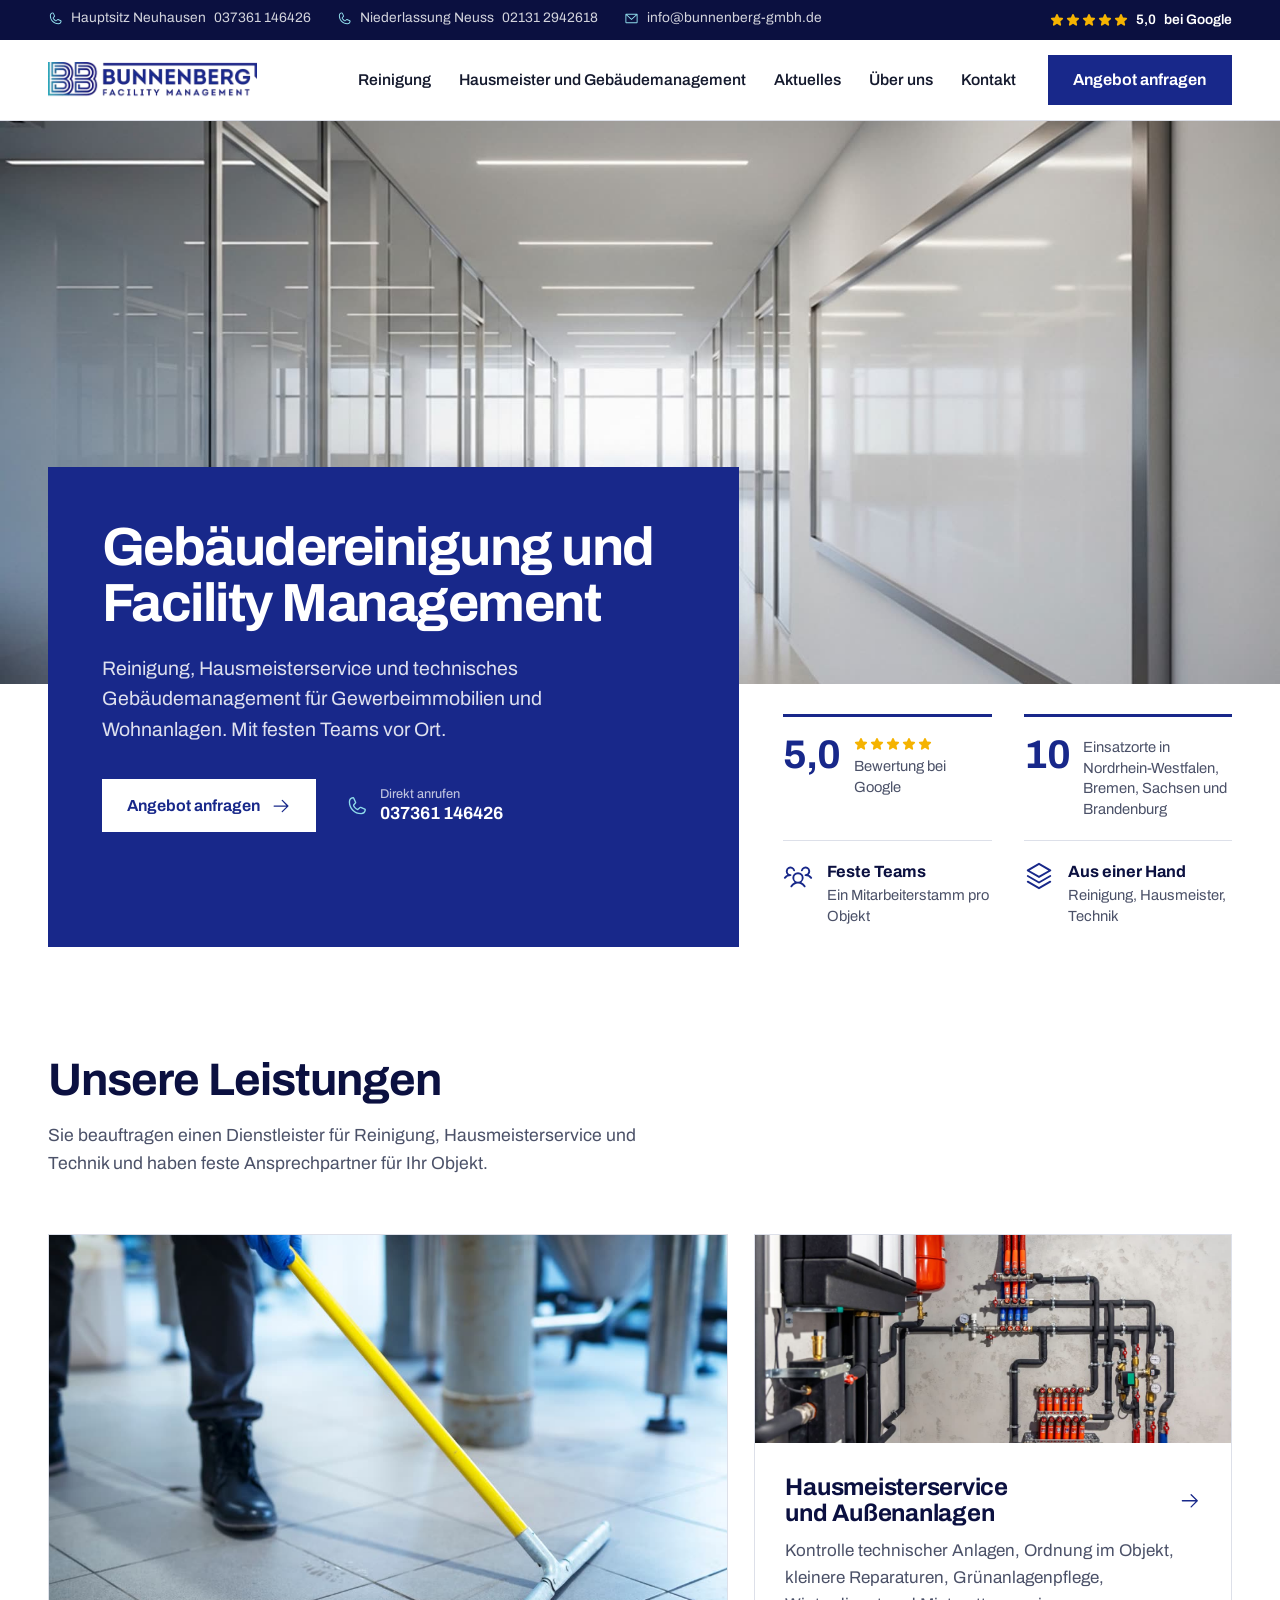
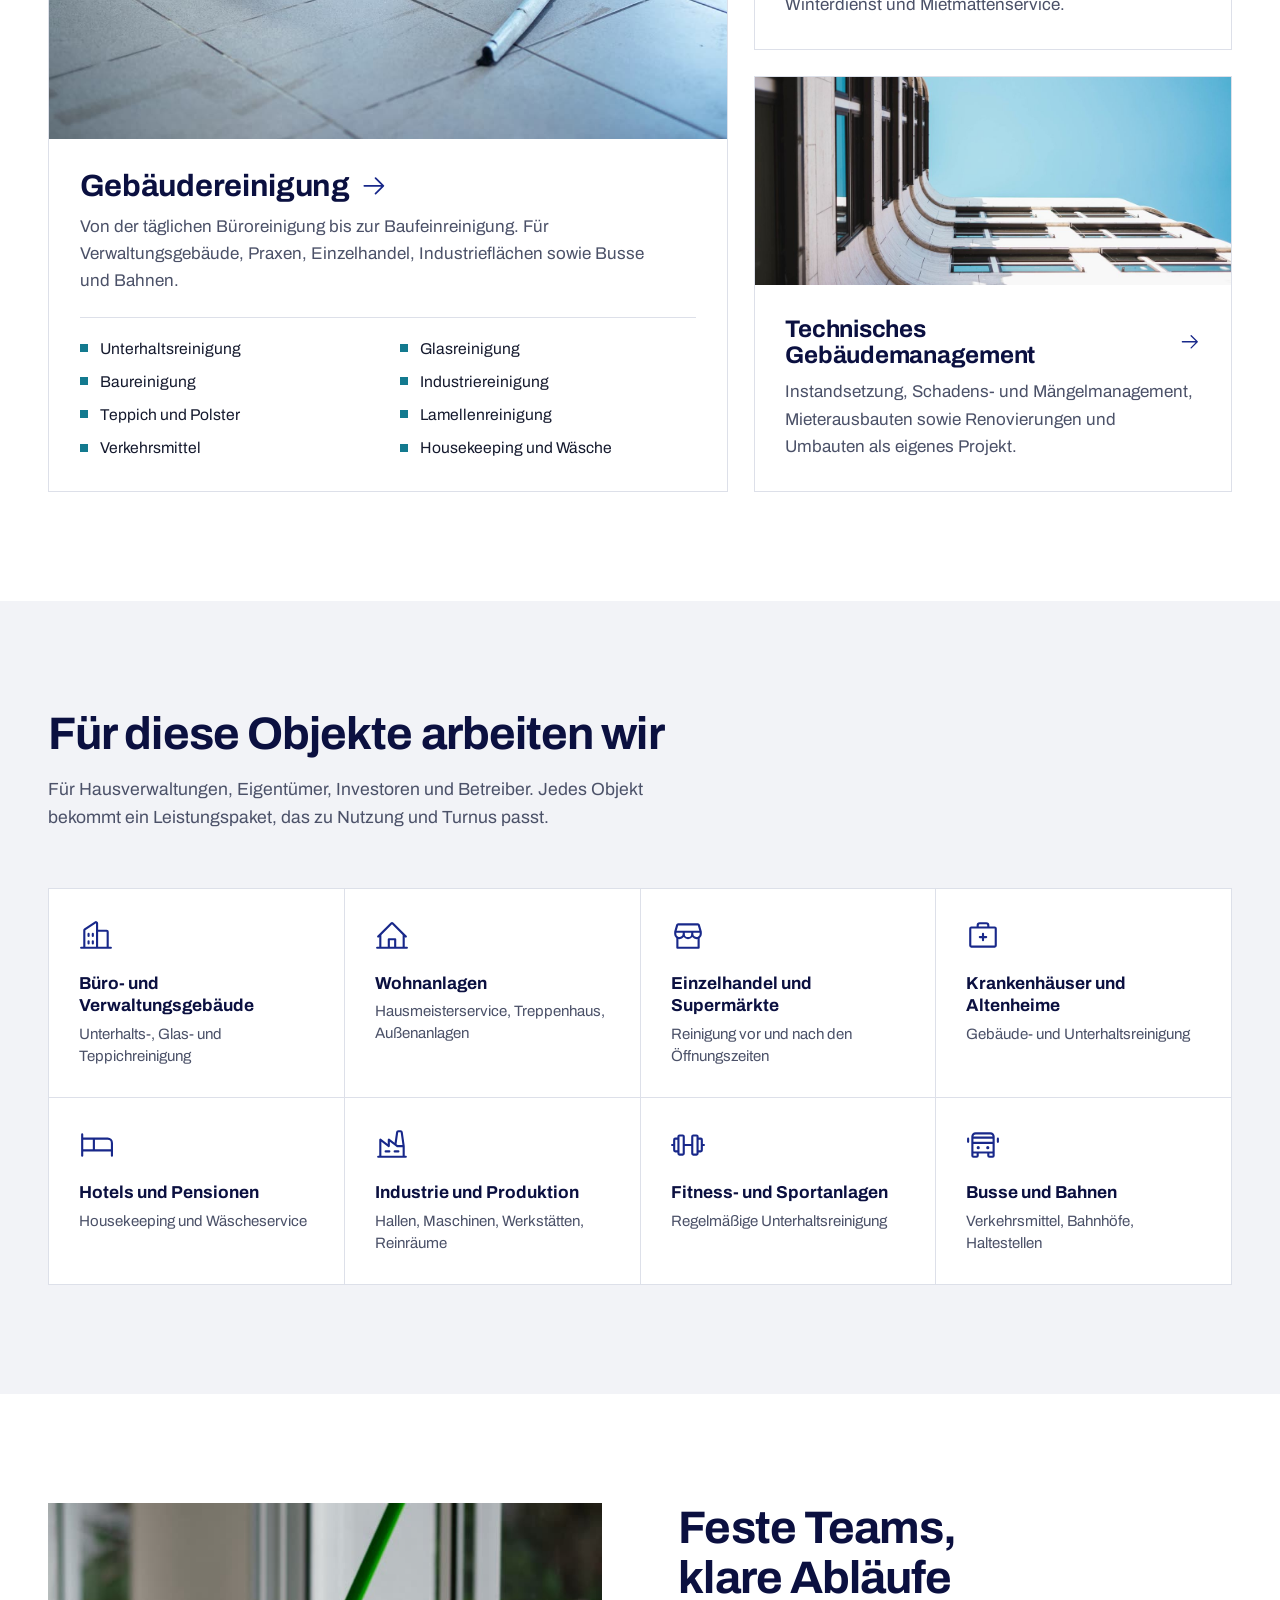
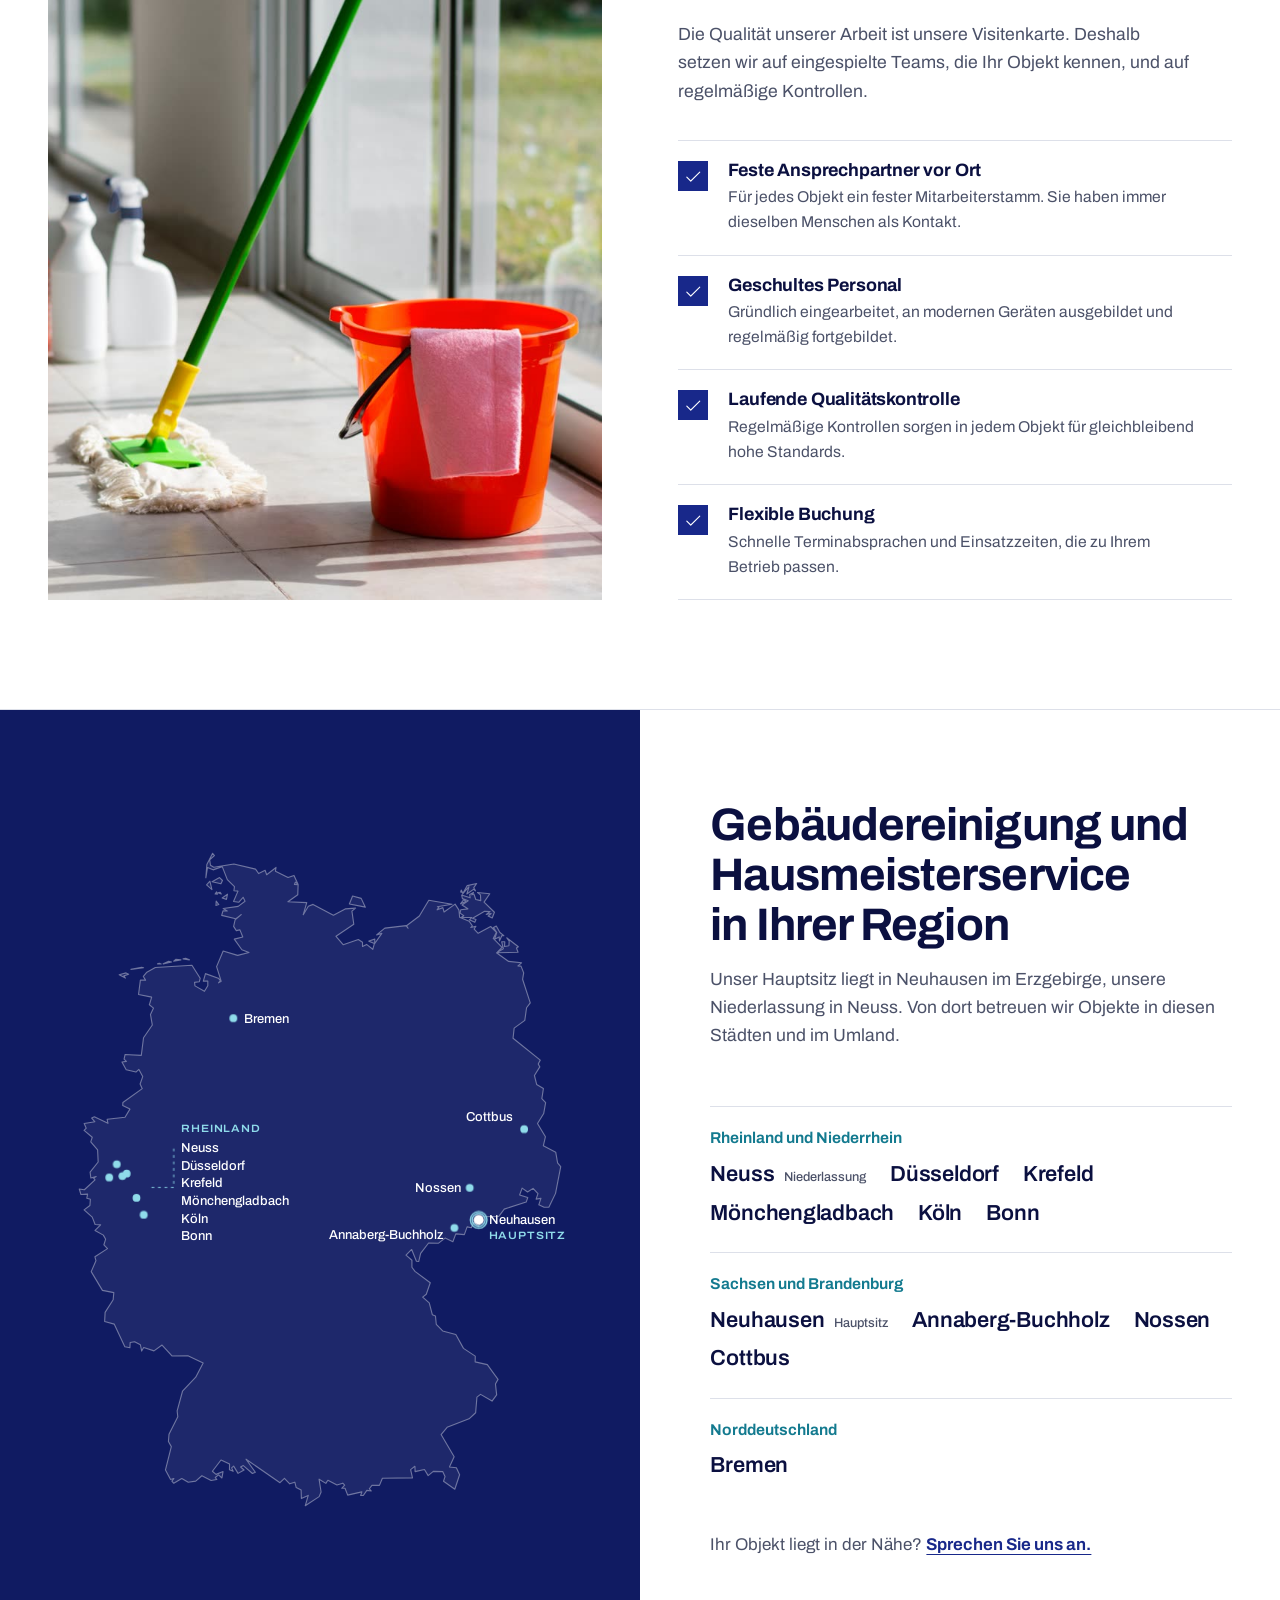
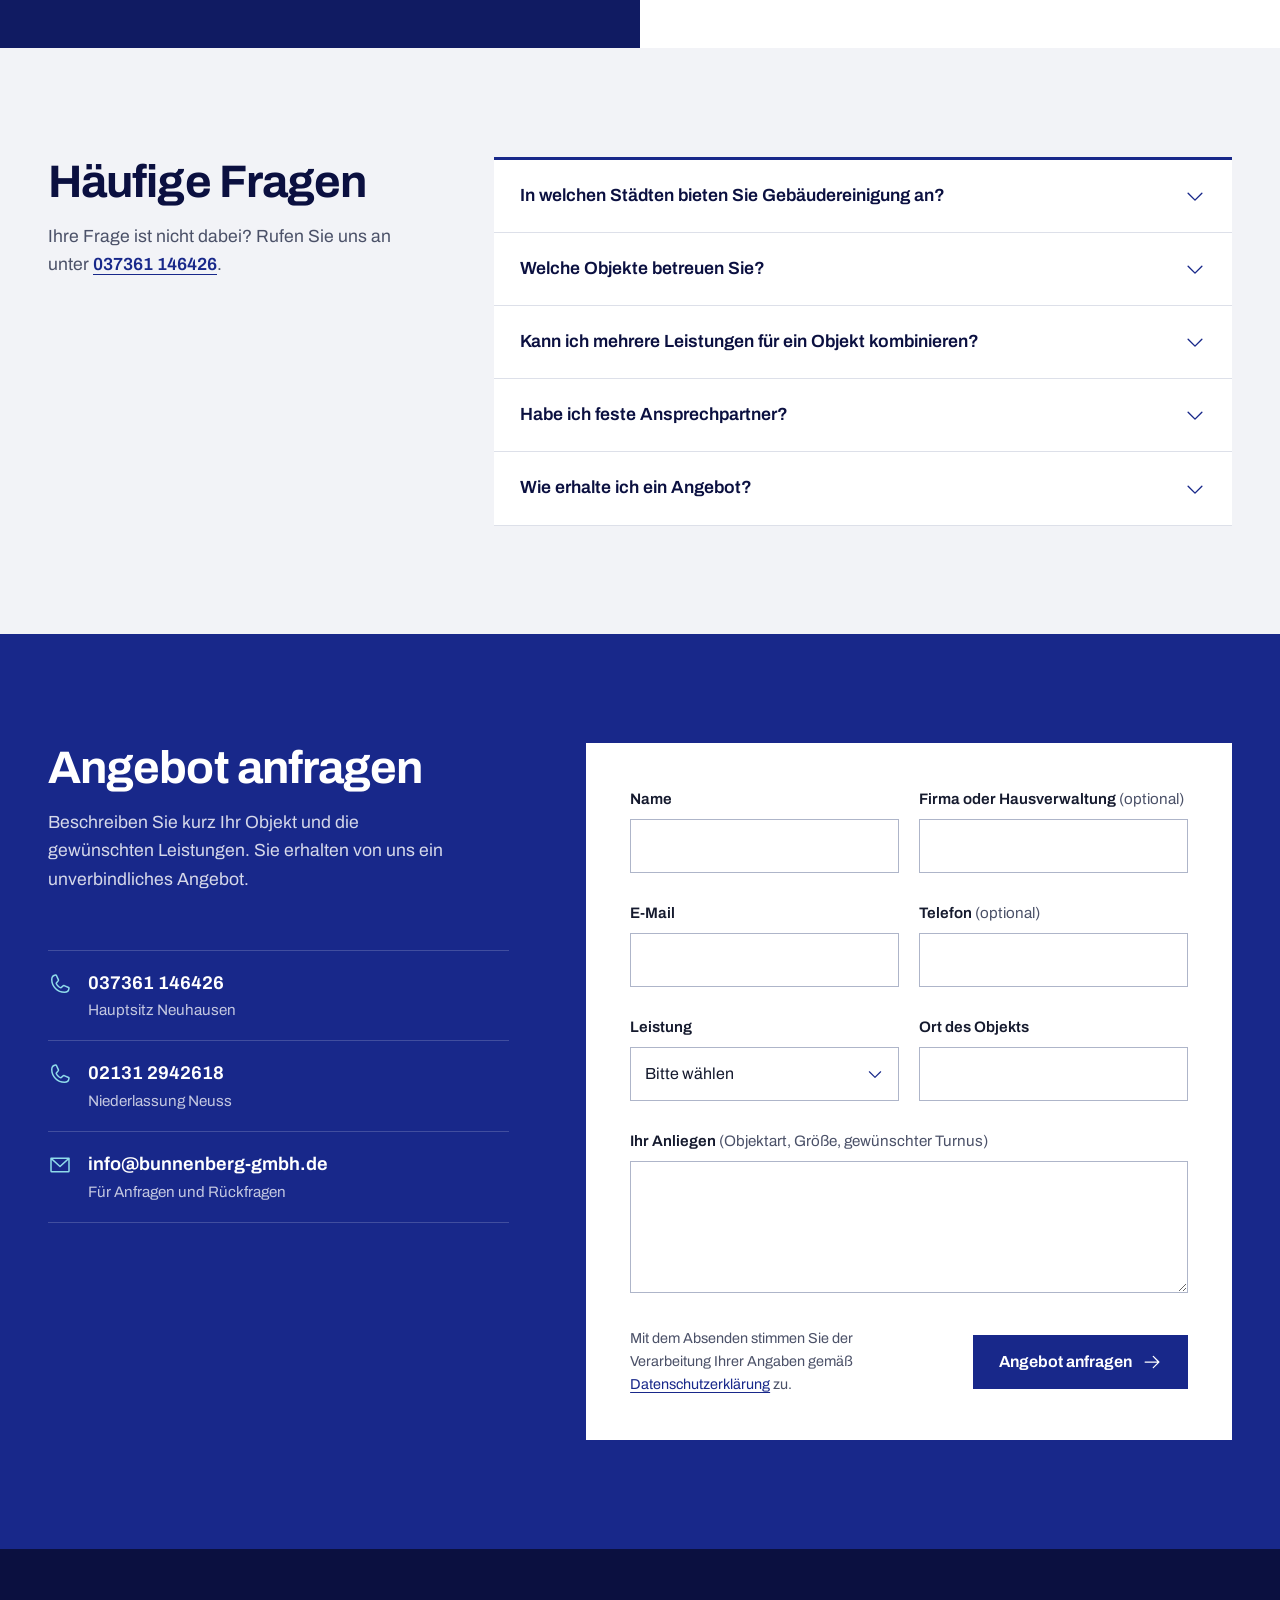
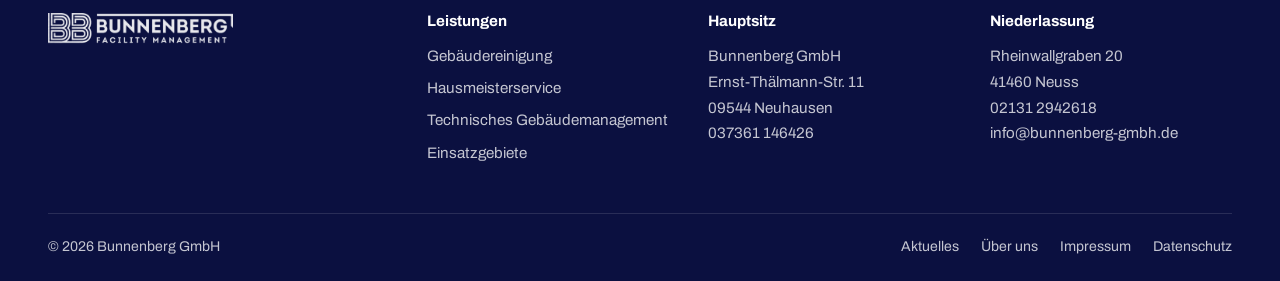
==== commit 52e520ec: "Fotos ohne Personen: Büroflur, Bodenreinigung, Heizungsraum Co-Authored-By: Claude Opus 5.5 <noreply" ====
--- a/index.html
+++ b/index.html
@@ -59,7 +59,7 @@
 
 <section class="hero" aria-labelledby="hero-titel">
   <div class="hero-photo">
-    <img src="assets/img/reinigungsteam-buero.jpg" alt="Reinigungsteam bei der Unterhaltsreinigung in einem Büro" width="2000" height="1333" fetchpriority="high">
+    <img src="assets/img/buero-flur.jpg" alt="Gepflegter Büroflur mit Glaswänden und glänzendem Boden" width="2000" height="1090" fetchpriority="high">
   </div>
   <div class="wrap hero-grid">
     <div class="hero-panel">
@@ -99,7 +99,7 @@
     </div>
     <div class="services">
       <a class="service service-main reveal" href="gebaeudereinigung/">
-        <figure class="service-img"><img src="assets/img/bueroreinigung.jpg" alt="Reinigungskraft bei der Büroreinigung" width="1200" height="800" loading="lazy"></figure>
+        <figure class="service-img"><img src="assets/img/gebaeudereinigung-boden.jpg" alt="Bodenreinigung mit Wasserschieber auf einem gefliesten Hallenboden" width="1200" height="800" loading="lazy"></figure>
         <div class="service-body">
           <h3>Gebäudereinigung <svg class="icon icon-arrow" aria-hidden="true" focusable="false" viewBox="0 0 256 256" fill="currentColor"><path d="M221.66,133.66l-72,72a8,8,0,0,1-11.32-11.32L196.69,136H40a8,8,0,0,1,0-16H196.69L138.34,61.66a8,8,0,0,1,11.32-11.32l72,72A8,8,0,0,1,221.66,133.66Z"/></svg></h3>
           <p>Von der täglichen Büroreinigung bis zur Baufeinreinigung. Für Verwaltungsgebäude, Praxen, Einzelhandel, Industrieflächen sowie Busse und Bahnen.</p>
@@ -116,7 +116,7 @@
         </div>
       </a>
       <a class="service reveal" href="hausmeister-gebaeudemanagement/">
-        <figure class="service-img"><img src="assets/img/hausmeisterservice-technik.jpg" alt="Techniker bei Arbeiten an einer Elektroverteilung" width="1200" height="800" loading="lazy"></figure>
+        <figure class="service-img"><img src="assets/img/haustechnik-heizungsraum.jpg" alt="Heizungsraum mit Verteilern, Rohrleitungen und Manometern" width="1200" height="800" loading="lazy"></figure>
         <div class="service-body">
           <h3>Hausmeisterservice und Außenanlagen <svg class="icon icon-arrow" aria-hidden="true" focusable="false" viewBox="0 0 256 256" fill="currentColor"><path d="M221.66,133.66l-72,72a8,8,0,0,1-11.32-11.32L196.69,136H40a8,8,0,0,1,0-16H196.69L138.34,61.66a8,8,0,0,1,11.32-11.32l72,72A8,8,0,0,1,221.66,133.66Z"/></svg></h3>
           <p>Kontrolle technischer Anlagen, Ordnung im Objekt, kleinere Reparaturen, Grünanlagenpflege, Winterdienst und Mietmattenservice.</p>
--- a/assets/css/style.css
+++ b/assets/css/style.css
@@ -99,7 +99,7 @@
 /* Hero: Foto ohne Verlauf, Textfeld in Markenblau ragt hinein */
 .hero { --ov: clamp(170px, 17vw, 250px); }
 .hero-photo { height: clamp(320px, 44vw, 600px); background: var(--grey); overflow: hidden; }
-.hero-photo img { width: 100%; height: 100%; object-fit: cover; object-position: 62% 26%; }
+.hero-photo img { width: 100%; height: 100%; object-fit: cover; object-position: 50% 45%; }
 .hero-grid {
   position: relative; display: grid;
   grid-template-columns: minmax(0, 7fr) minmax(0, 5fr); grid-template-rows: var(--ov) auto;
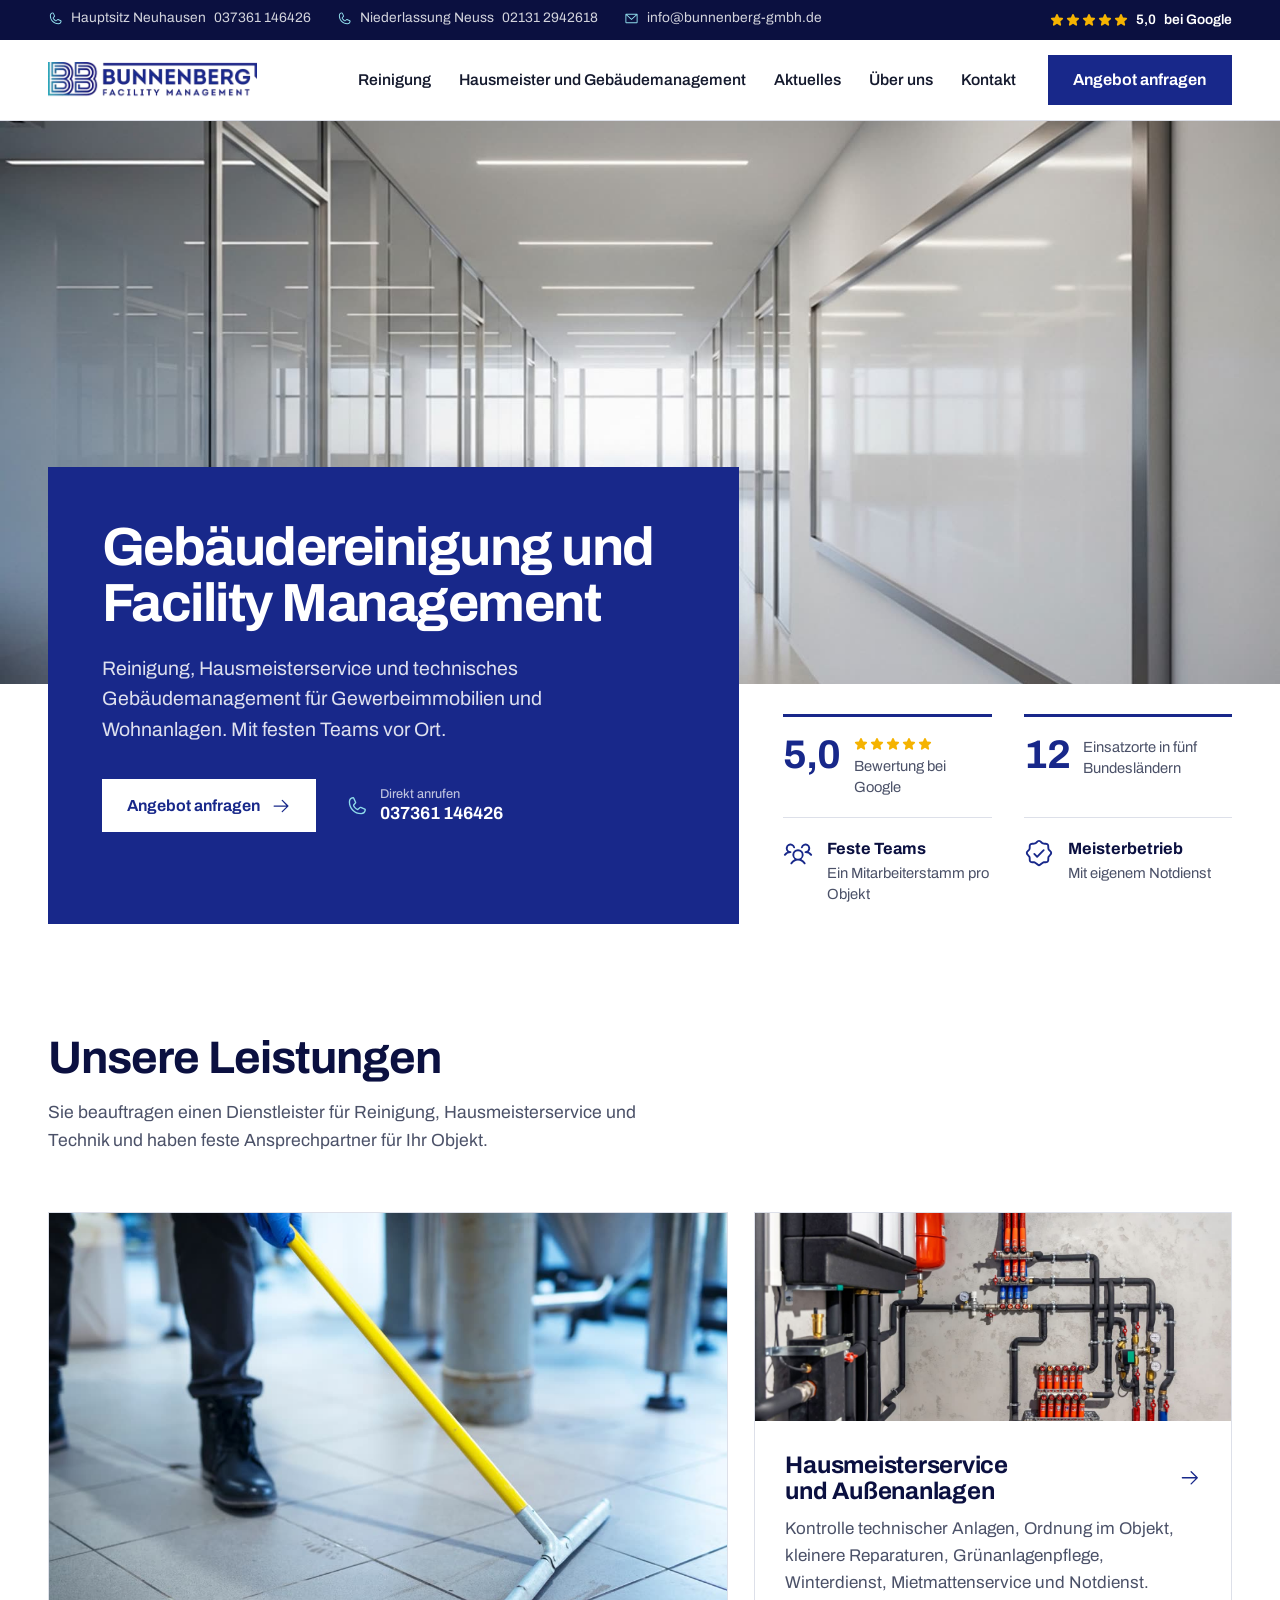
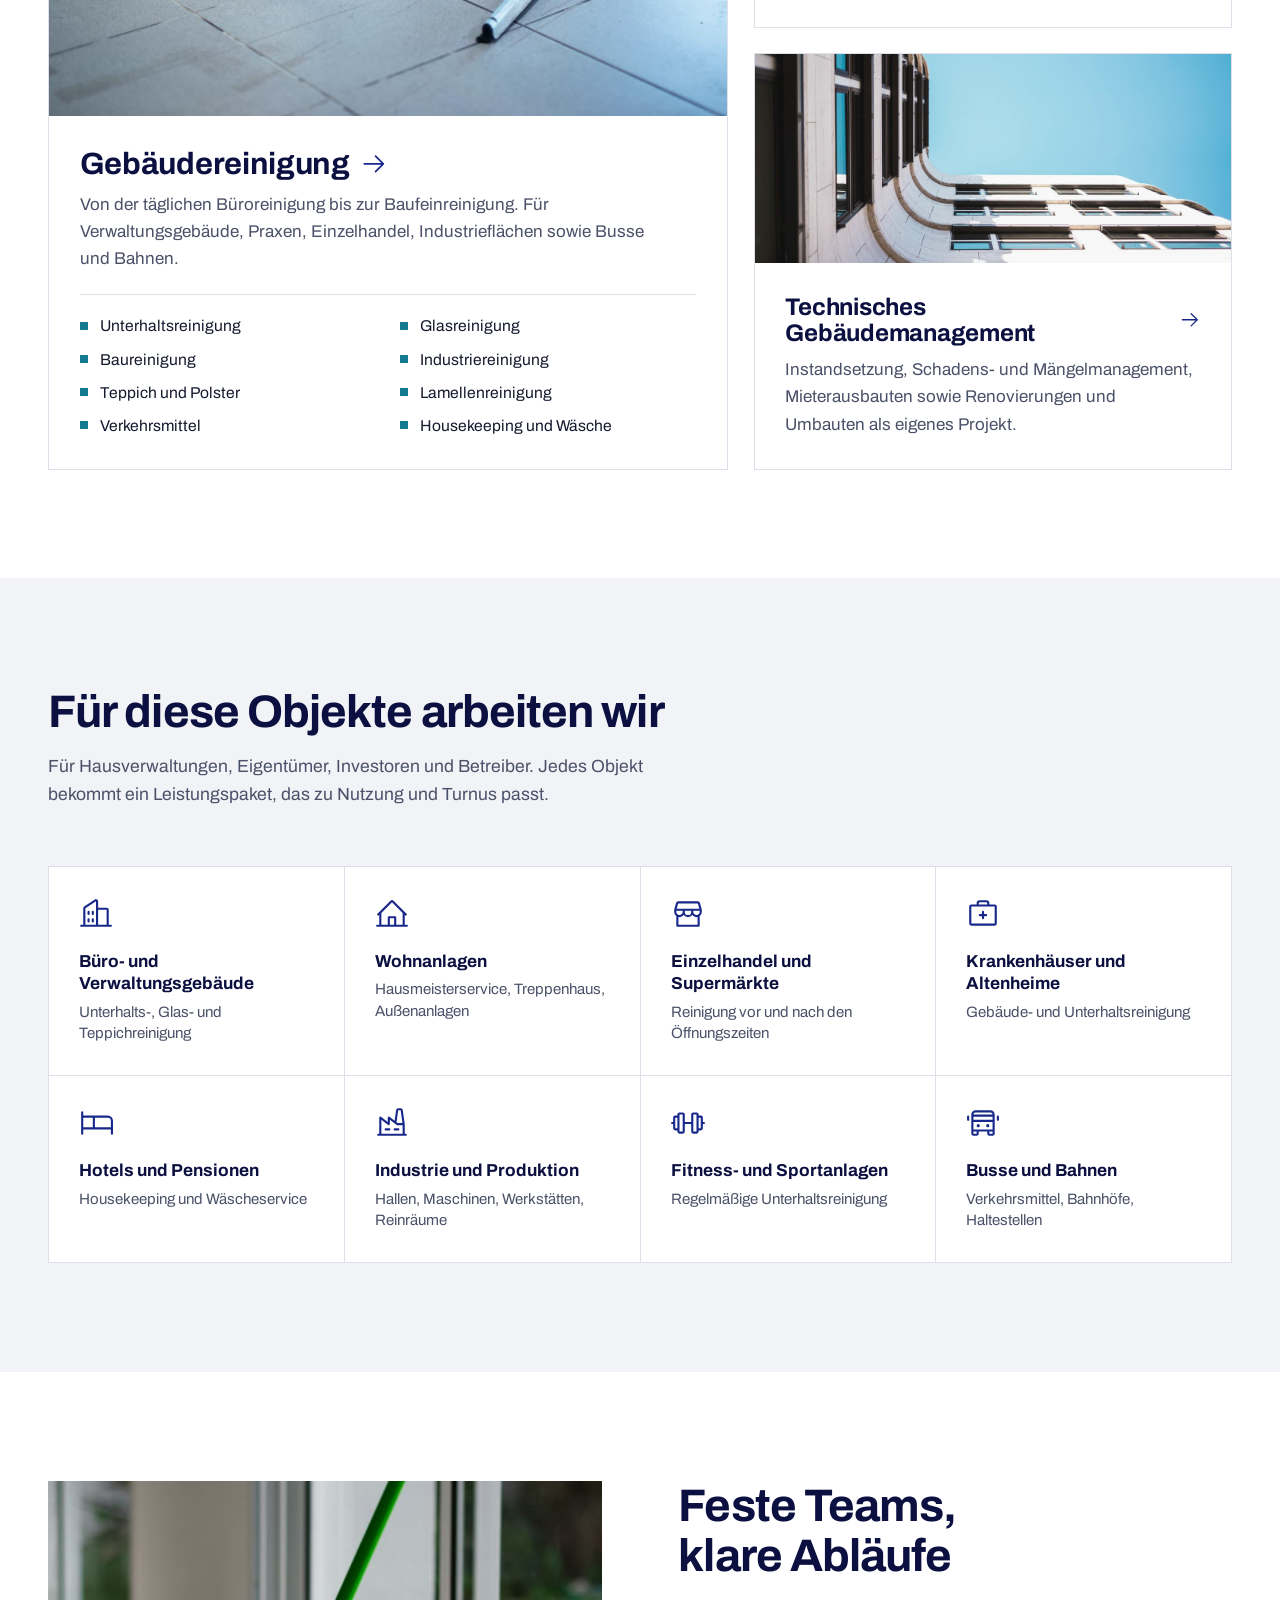
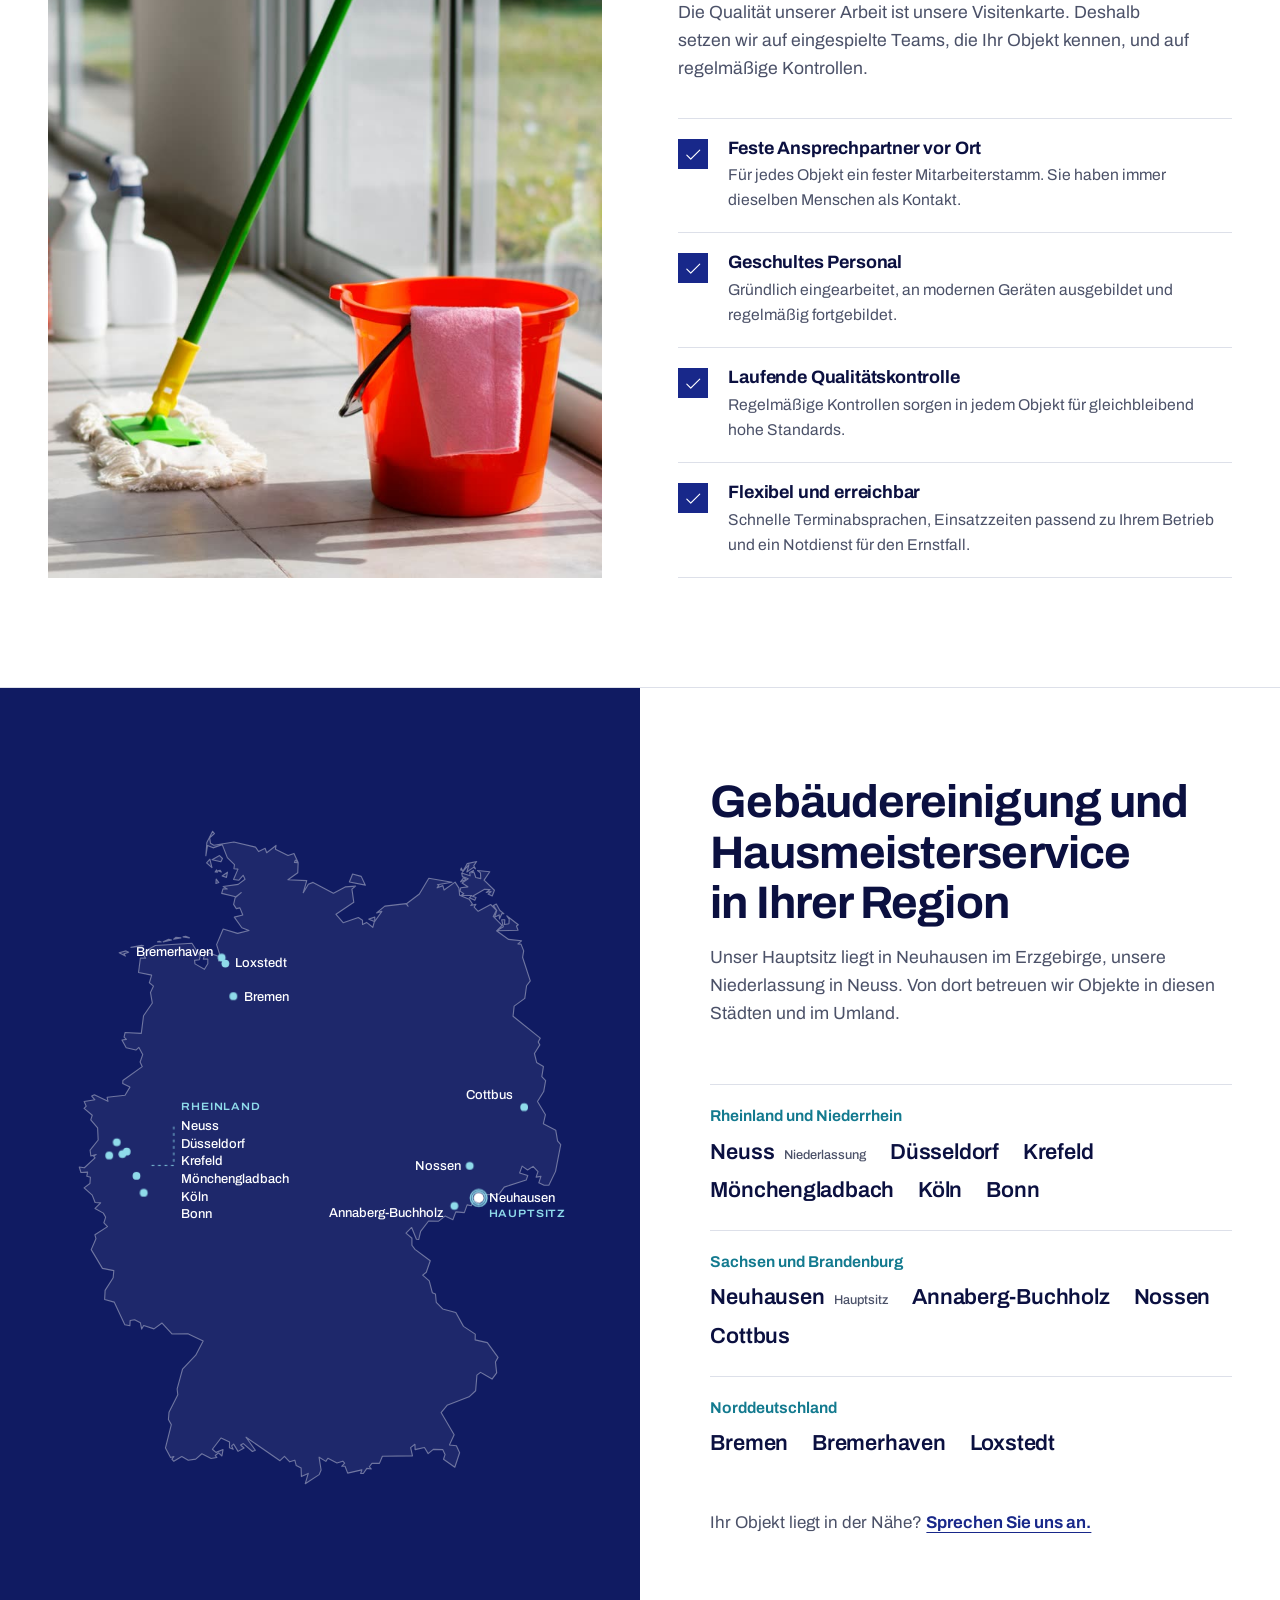
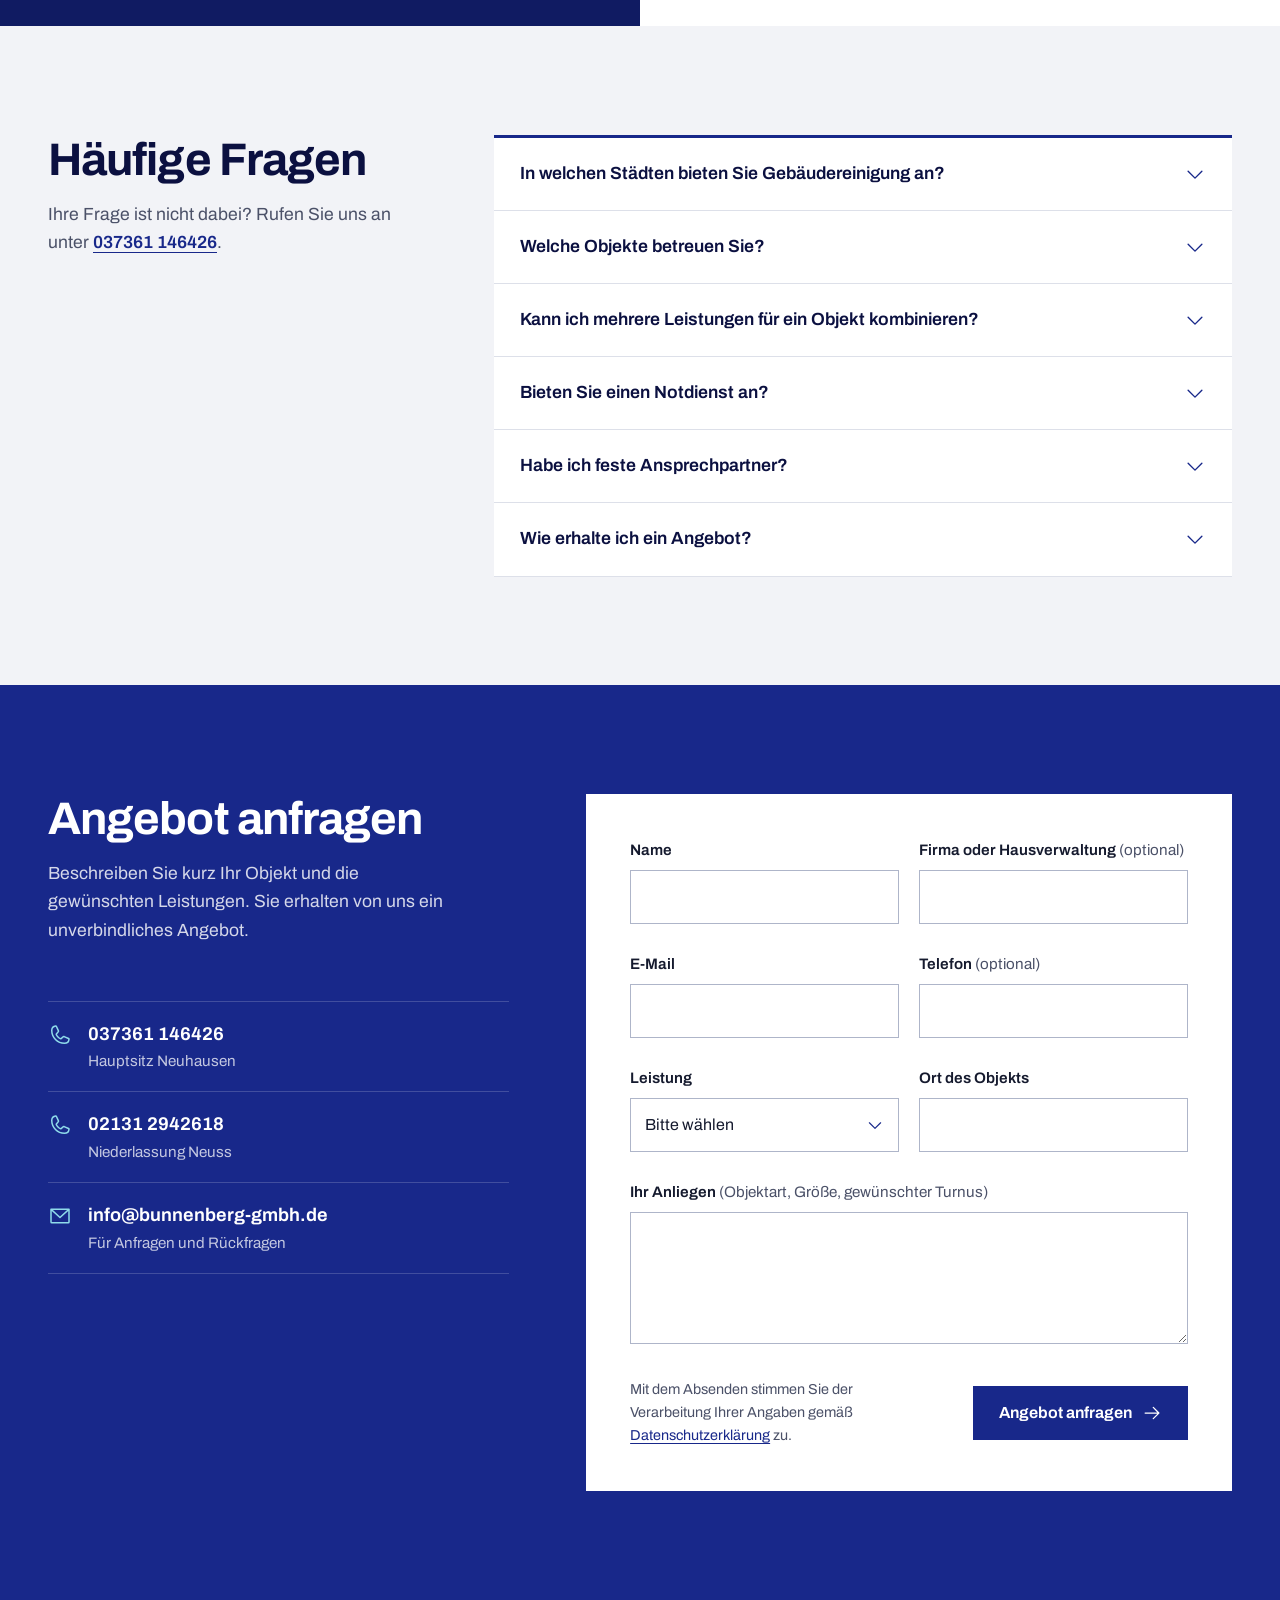
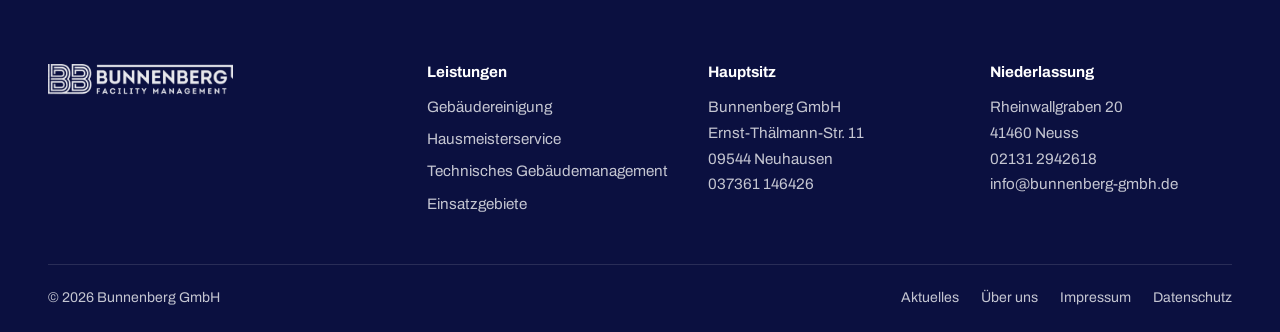
==== commit dab46e1a: "Kundenfeedback: Bremerhaven und Loxstedt, Meisterbetrieb, Notdienst ohne Nummer Co-Authored-By: Clau" ====
--- a/index.html
+++ b/index.html
@@ -4,7 +4,7 @@
 <meta charset="utf-8">
 <meta name="viewport" content="width=device-width, initial-scale=1">
 <title>Gebäudereinigung und Facility Management | Bunnenberg GmbH</title>
-<meta name="description" content="Gebäudereinigung, Hausmeisterservice und technisches Gebäudemanagement für Gewerbe und Wohnanlagen. Im Einsatz in Neuss, Düsseldorf, Köln, Bonn, Bremen und Sachsen.">
+<meta name="description" content="Gebäudereinigung, Hausmeisterservice und technisches Gebäudemanagement für Gewerbe und Wohnanlagen. Im Einsatz in Neuss, Düsseldorf, Köln, Bonn, Bremen, Bremerhaven und Sachsen.">
 <link rel="canonical" href="https://bunnenberg-gmbh.de/">
 <meta name="robots" content="index, follow">
 <meta property="og:type" content="website">
@@ -17,8 +17,8 @@
 <meta name="theme-color" content="#18288a">
 <link rel="preload" href="assets/fonts/archivo-var.woff2" as="font" type="font/woff2" crossorigin>
 <link rel="stylesheet" href="assets/css/style.css">
-<script type="application/ld+json">{"@context": "https://schema.org", "@type": "LocalBusiness", "@id": "https://bunnenberg-gmbh.de/#organisation", "name": "Bunnenberg GmbH", "alternateName": "Bunnenberg Facility Management", "legalName": "Bunnenberg GmbH", "url": "https://bunnenberg-gmbh.de/", "logo": "https://bunnenberg-gmbh.de/assets/img/bunnenberg-logo.png", "image": "https://bunnenberg-gmbh.de/assets/img/bunnenberg-logo.png", "telephone": "+49 37361 146426", "email": "info@bunnenberg-gmbh.de", "vatID": "DE306190068", "address": {"@type": "PostalAddress", "streetAddress": "Ernst-Thälmann-Straße 11", "postalCode": "09544", "addressLocality": "Neuhausen/Erzgeb.", "addressRegion": "Sachsen", "addressCountry": "DE"}, "department": [{"@type": "LocalBusiness", "name": "Bunnenberg GmbH Niederlassung Neuss", "telephone": "+49 2131 2942618", "address": {"@type": "PostalAddress", "streetAddress": "Rheinwallgraben 20", "postalCode": "41460", "addressLocality": "Neuss", "addressRegion": "Nordrhein-Westfalen", "addressCountry": "DE"}}], "areaServed": [{"@type": "City", "name": "Neuss"}, {"@type": "City", "name": "Düsseldorf"}, {"@type": "City", "name": "Krefeld"}, {"@type": "City", "name": "Mönchengladbach"}, {"@type": "City", "name": "Köln"}, {"@type": "City", "name": "Bonn"}, {"@type": "City", "name": "Bremen"}, {"@type": "City", "name": "Annaberg-Buchholz"}, {"@type": "City", "name": "Nossen"}, {"@type": "City", "name": "Cottbus"}, {"@type": "City", "name": "Neuhausen/Erzgeb."}], "knowsAbout": ["Gebäudereinigung", "Unterhaltsreinigung", "Glasreinigung", "Baureinigung", "Industriereinigung", "Hausmeisterservice", "Winterdienst", "Grünanlagenpflege", "Technisches Gebäudemanagement"], "hasOfferCatalog": {"@type": "OfferCatalog", "name": "Gebäudedienstleistungen", "itemListElement": [{"@type": "Offer", "itemOffered": {"@type": "Service", "name": "Gebäudereinigung"}}, {"@type": "Offer", "itemOffered": {"@type": "Service", "name": "Hausmeisterservice"}}, {"@type": "Offer", "itemOffered": {"@type": "Service", "name": "Technisches Gebäudemanagement"}}]}}</script>
-<script type="application/ld+json">{"@context": "https://schema.org", "@type": "FAQPage", "mainEntity": [{"@type": "Question", "name": "In welchen Städten bieten Sie Gebäudereinigung an?", "acceptedAnswer": {"@type": "Answer", "text": "Wir sind in Neuss, Düsseldorf, Krefeld, Mönchengladbach, Köln und Bonn, in Bremen sowie in Annaberg-Buchholz, Nossen und Cottbus im Einsatz. Auch Objekte im Umland dieser Städte betreuen wir. Fragen Sie einfach an."}}, {"@type": "Question", "name": "Welche Objekte betreuen Sie?", "acceptedAnswer": {"@type": "Answer", "text": "Büro- und Verwaltungsgebäude, Wohnanlagen, Einzelhandel und Supermärkte, Krankenhäuser und Altenheime, Hotels und Pensionen, Industrie- und Produktionsgebäude, Fitness- und Sportanlagen sowie Busse und Bahnen."}}, {"@type": "Question", "name": "Kann ich mehrere Leistungen für ein Objekt kombinieren?", "acceptedAnswer": {"@type": "Answer", "text": "Ja. Reinigung, Hausmeisterservice, Grünanlagenpflege, Winterdienst und technisches Gebäudemanagement lassen sich für ein Objekt zusammenfassen. Sie haben dann einen Dienstleister und feste Ansprechpartner für alles."}}, {"@type": "Question", "name": "Habe ich feste Ansprechpartner?", "acceptedAnswer": {"@type": "Answer", "text": "Ja. Für jedes Objekt stellen wir einen festen Mitarbeiterstamm zusammen. Sie sprechen immer mit denselben Menschen, die Ihr Objekt und Ihre Abläufe kennen."}}, {"@type": "Question", "name": "Wie erhalte ich ein Angebot?", "acceptedAnswer": {"@type": "Answer", "text": "Beschreiben Sie uns über das Formular oder telefonisch Ihr Objekt, die gewünschten Leistungen und den Turnus. Sie erhalten von uns ein unverbindliches Angebot."}}]}</script>
+<script type="application/ld+json">{"@context": "https://schema.org", "@type": "LocalBusiness", "@id": "https://bunnenberg-gmbh.de/#organisation", "name": "Bunnenberg GmbH", "alternateName": "Bunnenberg Facility Management", "legalName": "Bunnenberg GmbH", "url": "https://bunnenberg-gmbh.de/", "logo": "https://bunnenberg-gmbh.de/assets/img/bunnenberg-logo.png", "image": "https://bunnenberg-gmbh.de/assets/img/bunnenberg-logo.png", "telephone": "+49 37361 146426", "email": "info@bunnenberg-gmbh.de", "vatID": "DE306190068", "address": {"@type": "PostalAddress", "streetAddress": "Ernst-Thälmann-Straße 11", "postalCode": "09544", "addressLocality": "Neuhausen/Erzgeb.", "addressRegion": "Sachsen", "addressCountry": "DE"}, "department": [{"@type": "LocalBusiness", "name": "Bunnenberg GmbH Niederlassung Neuss", "telephone": "+49 2131 2942618", "address": {"@type": "PostalAddress", "streetAddress": "Rheinwallgraben 20", "postalCode": "41460", "addressLocality": "Neuss", "addressRegion": "Nordrhein-Westfalen", "addressCountry": "DE"}}], "areaServed": [{"@type": "City", "name": "Neuss"}, {"@type": "City", "name": "Düsseldorf"}, {"@type": "City", "name": "Krefeld"}, {"@type": "City", "name": "Mönchengladbach"}, {"@type": "City", "name": "Köln"}, {"@type": "City", "name": "Bonn"}, {"@type": "City", "name": "Bremen"}, {"@type": "City", "name": "Bremerhaven"}, {"@type": "City", "name": "Loxstedt"}, {"@type": "City", "name": "Annaberg-Buchholz"}, {"@type": "City", "name": "Nossen"}, {"@type": "City", "name": "Cottbus"}, {"@type": "City", "name": "Neuhausen/Erzgeb."}], "description": "Meisterbetrieb für Gebäudereinigung, Hausmeisterservice und technisches Gebäudemanagement mit Hauptsitz in Neuhausen und Niederlassung in Neuss.", "knowsAbout": ["Gebäudereinigung", "Unterhaltsreinigung", "Glasreinigung", "Baureinigung", "Industriereinigung", "Hausmeisterservice", "Winterdienst", "Notdienst", "Grünanlagenpflege", "Technisches Gebäudemanagement"], "hasOfferCatalog": {"@type": "OfferCatalog", "name": "Gebäudedienstleistungen", "itemListElement": [{"@type": "Offer", "itemOffered": {"@type": "Service", "name": "Gebäudereinigung"}}, {"@type": "Offer", "itemOffered": {"@type": "Service", "name": "Hausmeisterservice"}}, {"@type": "Offer", "itemOffered": {"@type": "Service", "name": "Technisches Gebäudemanagement"}}]}}</script>
+<script type="application/ld+json">{"@context": "https://schema.org", "@type": "FAQPage", "mainEntity": [{"@type": "Question", "name": "In welchen Städten bieten Sie Gebäudereinigung an?", "acceptedAnswer": {"@type": "Answer", "text": "Wir sind in Neuss, Düsseldorf, Krefeld, Mönchengladbach, Köln und Bonn, in Bremen, Bremerhaven und Loxstedt sowie in Annaberg-Buchholz, Nossen und Cottbus im Einsatz. Auch Objekte im Umland dieser Städte betreuen wir. Fragen Sie einfach an."}}, {"@type": "Question", "name": "Welche Objekte betreuen Sie?", "acceptedAnswer": {"@type": "Answer", "text": "Büro- und Verwaltungsgebäude, Wohnanlagen, Einzelhandel und Supermärkte, Krankenhäuser und Altenheime, Hotels und Pensionen, Industrie- und Produktionsgebäude, Fitness- und Sportanlagen sowie Busse und Bahnen."}}, {"@type": "Question", "name": "Kann ich mehrere Leistungen für ein Objekt kombinieren?", "acceptedAnswer": {"@type": "Answer", "text": "Ja. Reinigung, Hausmeisterservice, Grünanlagenpflege, Winterdienst und technisches Gebäudemanagement lassen sich für ein Objekt zusammenfassen. Sie haben dann einen Dienstleister und feste Ansprechpartner für alles."}}, {"@type": "Question", "name": "Bieten Sie einen Notdienst an?", "acceptedAnswer": {"@type": "Answer", "text": "Ja. Für unsere Kunden haben wir einen Notdienst eingerichtet. Wie Sie ihn im Ernstfall erreichen, stimmen wir bei Auftragsbeginn mit Ihnen ab."}}, {"@type": "Question", "name": "Habe ich feste Ansprechpartner?", "acceptedAnswer": {"@type": "Answer", "text": "Ja. Für jedes Objekt stellen wir einen festen Mitarbeiterstamm zusammen. Sie sprechen immer mit denselben Menschen, die Ihr Objekt und Ihre Abläufe kennen."}}, {"@type": "Question", "name": "Wie erhalte ich ein Angebot?", "acceptedAnswer": {"@type": "Answer", "text": "Beschreiben Sie uns über das Formular oder telefonisch Ihr Objekt, die gewünschten Leistungen und den Turnus. Sie erhalten von uns ein unverbindliches Angebot."}}]}</script>
 </head>
 <body>
 <a class="sr-only" href="#inhalt">Zum Inhalt springen</a>
@@ -76,16 +76,16 @@
         <span class="fact-text"><span class="stars" aria-hidden="true"><svg class="icon" aria-hidden="true" focusable="false" viewBox="0 0 256 256" fill="currentColor"><path d="M234.29,114.85l-45,38.83L203,211.75a16.4,16.4,0,0,1-24.5,17.82L128,198.49,77.47,229.57A16.4,16.4,0,0,1,53,211.75l13.76-58.07-45-38.83A16.46,16.46,0,0,1,31.08,86l59-4.76,22.76-55.08a16.36,16.36,0,0,1,30.27,0l22.75,55.08,59,4.76a16.46,16.46,0,0,1,9.37,28.86Z"/></svg><svg class="icon" aria-hidden="true" focusable="false" viewBox="0 0 256 256" fill="currentColor"><path d="M234.29,114.85l-45,38.83L203,211.75a16.4,16.4,0,0,1-24.5,17.82L128,198.49,77.47,229.57A16.4,16.4,0,0,1,53,211.75l13.76-58.07-45-38.83A16.46,16.46,0,0,1,31.08,86l59-4.76,22.76-55.08a16.36,16.36,0,0,1,30.27,0l22.75,55.08,59,4.76a16.46,16.46,0,0,1,9.37,28.86Z"/></svg><svg class="icon" aria-hidden="true" focusable="false" viewBox="0 0 256 256" fill="currentColor"><path d="M234.29,114.85l-45,38.83L203,211.75a16.4,16.4,0,0,1-24.5,17.82L128,198.49,77.47,229.57A16.4,16.4,0,0,1,53,211.75l13.76-58.07-45-38.83A16.46,16.46,0,0,1,31.08,86l59-4.76,22.76-55.08a16.36,16.36,0,0,1,30.27,0l22.75,55.08,59,4.76a16.46,16.46,0,0,1,9.37,28.86Z"/></svg><svg class="icon" aria-hidden="true" focusable="false" viewBox="0 0 256 256" fill="currentColor"><path d="M234.29,114.85l-45,38.83L203,211.75a16.4,16.4,0,0,1-24.5,17.82L128,198.49,77.47,229.57A16.4,16.4,0,0,1,53,211.75l13.76-58.07-45-38.83A16.46,16.46,0,0,1,31.08,86l59-4.76,22.76-55.08a16.36,16.36,0,0,1,30.27,0l22.75,55.08,59,4.76a16.46,16.46,0,0,1,9.37,28.86Z"/></svg><svg class="icon" aria-hidden="true" focusable="false" viewBox="0 0 256 256" fill="currentColor"><path d="M234.29,114.85l-45,38.83L203,211.75a16.4,16.4,0,0,1-24.5,17.82L128,198.49,77.47,229.57A16.4,16.4,0,0,1,53,211.75l13.76-58.07-45-38.83A16.46,16.46,0,0,1,31.08,86l59-4.76,22.76-55.08a16.36,16.36,0,0,1,30.27,0l22.75,55.08,59,4.76a16.46,16.46,0,0,1,9.37,28.86Z"/></svg></span>Bewertung bei Google</span>
       </li>
       <li>
-        <span class="fact-big">10</span>
-        <span class="fact-text">Einsatzorte in Nordrhein-Westfalen, Bremen, Sachsen und Brandenburg</span>
+        <span class="fact-big">12</span>
+        <span class="fact-text">Einsatzorte in fünf Bundesländern</span>
       </li>
       <li>
         <svg class="icon fact-icon" aria-hidden="true" focusable="false" viewBox="0 0 256 256" fill="currentColor"><path d="M244.8,150.4a8,8,0,0,1-11.2-1.6A51.6,51.6,0,0,0,192,128a8,8,0,0,1-7.37-4.89,8,8,0,0,1,0-6.22A8,8,0,0,1,192,112a24,24,0,1,0-23.24-30,8,8,0,1,1-15.5-4A40,40,0,1,1,219,117.51a67.94,67.94,0,0,1,27.43,21.68A8,8,0,0,1,244.8,150.4ZM190.92,212a8,8,0,1,1-13.84,8,57,57,0,0,0-98.16,0,8,8,0,1,1-13.84-8,72.06,72.06,0,0,1,33.74-29.92,48,48,0,1,1,58.36,0A72.06,72.06,0,0,1,190.92,212ZM128,176a32,32,0,1,0-32-32A32,32,0,0,0,128,176ZM72,120a8,8,0,0,0-8-8A24,24,0,1,1,87.24,82a8,8,0,1,0,15.5-4A40,40,0,1,0,37,117.51,67.94,67.94,0,0,0,9.6,139.19a8,8,0,1,0,12.8,9.61A51.6,51.6,0,0,1,64,128,8,8,0,0,0,72,120Z"/></svg>
         <span class="fact-text"><strong>Feste Teams</strong>Ein Mitarbeiterstamm pro Objekt</span>
       </li>
       <li>
-        <svg class="icon fact-icon" aria-hidden="true" focusable="false" viewBox="0 0 256 256" fill="currentColor"><path d="M230.91,172A8,8,0,0,1,228,182.91l-96,56a8,8,0,0,1-8.06,0l-96-56A8,8,0,0,1,36,169.09l92,53.65,92-53.65A8,8,0,0,1,230.91,172ZM220,121.09l-92,53.65L36,121.09A8,8,0,0,0,28,134.91l96,56a8,8,0,0,0,8.06,0l96-56A8,8,0,1,0,220,121.09ZM24,80a8,8,0,0,1,4-6.91l96-56a8,8,0,0,1,8.06,0l96,56a8,8,0,0,1,0,13.82l-96,56a8,8,0,0,1-8.06,0l-96-56A8,8,0,0,1,24,80Zm23.88,0L128,126.74,208.12,80,128,33.26Z"/></svg>
-        <span class="fact-text"><strong>Aus einer Hand</strong>Reinigung, Hausmeister, Technik</span>
+        <svg class="icon fact-icon" aria-hidden="true" focusable="false" viewBox="0 0 256 256" fill="currentColor"><path d="M225.86,102.82c-3.77-3.94-7.67-8-9.14-11.57-1.36-3.27-1.44-8.69-1.52-13.94-.15-9.76-.31-20.82-8-28.51s-18.75-7.85-28.51-8c-5.25-.08-10.67-.16-13.94-1.52-3.56-1.47-7.63-5.37-11.57-9.14C146.28,23.51,138.44,16,128,16s-18.27,7.51-25.18,14.14c-3.94,3.77-8,7.67-11.57,9.14C88,40.64,82.56,40.72,77.31,40.8c-9.76.15-20.82.31-28.51,8S41,67.55,40.8,77.31c-.08,5.25-.16,10.67-1.52,13.94-1.47,3.56-5.37,7.63-9.14,11.57C23.51,109.72,16,117.56,16,128s7.51,18.27,14.14,25.18c3.77,3.94,7.67,8,9.14,11.57,1.36,3.27,1.44,8.69,1.52,13.94.15,9.76.31,20.82,8,28.51s18.75,7.85,28.51,8c5.25.08,10.67.16,13.94,1.52,3.56,1.47,7.63,5.37,11.57,9.14C109.72,232.49,117.56,240,128,240s18.27-7.51,25.18-14.14c3.94-3.77,8-7.67,11.57-9.14,3.27-1.36,8.69-1.44,13.94-1.52,9.76-.15,20.82-.31,28.51-8s7.85-18.75,8-28.51c.08-5.25.16-10.67,1.52-13.94,1.47-3.56,5.37-7.63,9.14-11.57C232.49,146.28,240,138.44,240,128S232.49,109.73,225.86,102.82Zm-11.55,39.29c-4.79,5-9.75,10.17-12.38,16.52-2.52,6.1-2.63,13.07-2.73,19.82-.1,7-.21,14.33-3.32,17.43s-10.39,3.22-17.43,3.32c-6.75.1-13.72.21-19.82,2.73-6.35,2.63-11.52,7.59-16.52,12.38S132,224,128,224s-9.15-4.92-14.11-9.69-10.17-9.75-16.52-12.38c-6.1-2.52-13.07-2.63-19.82-2.73-7-.1-14.33-.21-17.43-3.32s-3.22-10.39-3.32-17.43c-.1-6.75-.21-13.72-2.73-19.82-2.63-6.35-7.59-11.52-12.38-16.52S32,132,32,128s4.92-9.15,9.69-14.11,9.75-10.17,12.38-16.52c2.52-6.1,2.63-13.07,2.73-19.82.1-7,.21-14.33,3.32-17.43S70.51,56.9,77.55,56.8c6.75-.1,13.72-.21,19.82-2.73,6.35-2.63,11.52-7.59,16.52-12.38S124,32,128,32s9.15,4.92,14.11,9.69,10.17,9.75,16.52,12.38c6.1,2.52,13.07,2.63,19.82,2.73,7,.1,14.33.21,17.43,3.32s3.22,10.39,3.32,17.43c.1,6.75.21,13.72,2.73,19.82,2.63,6.35,7.59,11.52,12.38,16.52S224,124,224,128,219.08,137.15,214.31,142.11ZM173.66,98.34a8,8,0,0,1,0,11.32l-56,56a8,8,0,0,1-11.32,0l-24-24a8,8,0,0,1,11.32-11.32L112,148.69l50.34-50.35A8,8,0,0,1,173.66,98.34Z"/></svg>
+        <span class="fact-text"><strong>Meisterbetrieb</strong>Mit eigenem Notdienst</span>
       </li>
     </ul>
   </div>
@@ -119,7 +119,7 @@
         <figure class="service-img"><img src="assets/img/haustechnik-heizungsraum.jpg" alt="Heizungsraum mit Verteilern, Rohrleitungen und Manometern" width="1200" height="800" loading="lazy"></figure>
         <div class="service-body">
           <h3>Hausmeisterservice und Außenanlagen <svg class="icon icon-arrow" aria-hidden="true" focusable="false" viewBox="0 0 256 256" fill="currentColor"><path d="M221.66,133.66l-72,72a8,8,0,0,1-11.32-11.32L196.69,136H40a8,8,0,0,1,0-16H196.69L138.34,61.66a8,8,0,0,1,11.32-11.32l72,72A8,8,0,0,1,221.66,133.66Z"/></svg></h3>
-          <p>Kontrolle technischer Anlagen, Ordnung im Objekt, kleinere Reparaturen, Grünanlagenpflege, Winterdienst und Mietmattenservice.</p>
+          <p>Kontrolle technischer Anlagen, Ordnung im Objekt, kleinere Reparaturen, Grünanlagenpflege, Winterdienst, Mietmattenservice und Notdienst.</p>
         </div>
       </a>
       <a class="service reveal" href="hausmeister-gebaeudemanagement/#technisches-gebaeudemanagement">
@@ -164,7 +164,7 @@
         <li><svg class="icon point-icon" aria-hidden="true" focusable="false" viewBox="0 0 256 256" fill="currentColor"><path d="M229.66,77.66l-128,128a8,8,0,0,1-11.32,0l-56-56a8,8,0,0,1,11.32-11.32L96,188.69,218.34,66.34a8,8,0,0,1,11.32,11.32Z"/></svg><div><h3>Feste Ansprechpartner vor Ort</h3><p>Für jedes Objekt ein fester Mitarbeiterstamm. Sie haben immer dieselben Menschen als Kontakt.</p></div></li>
         <li><svg class="icon point-icon" aria-hidden="true" focusable="false" viewBox="0 0 256 256" fill="currentColor"><path d="M229.66,77.66l-128,128a8,8,0,0,1-11.32,0l-56-56a8,8,0,0,1,11.32-11.32L96,188.69,218.34,66.34a8,8,0,0,1,11.32,11.32Z"/></svg><div><h3>Geschultes Personal</h3><p>Gründlich eingearbeitet, an modernen Geräten ausgebildet und regelmäßig fortgebildet.</p></div></li>
         <li><svg class="icon point-icon" aria-hidden="true" focusable="false" viewBox="0 0 256 256" fill="currentColor"><path d="M229.66,77.66l-128,128a8,8,0,0,1-11.32,0l-56-56a8,8,0,0,1,11.32-11.32L96,188.69,218.34,66.34a8,8,0,0,1,11.32,11.32Z"/></svg><div><h3>Laufende Qualitätskontrolle</h3><p>Regelmäßige Kontrollen sorgen in jedem Objekt für gleichbleibend hohe Standards.</p></div></li>
-        <li><svg class="icon point-icon" aria-hidden="true" focusable="false" viewBox="0 0 256 256" fill="currentColor"><path d="M229.66,77.66l-128,128a8,8,0,0,1-11.32,0l-56-56a8,8,0,0,1,11.32-11.32L96,188.69,218.34,66.34a8,8,0,0,1,11.32,11.32Z"/></svg><div><h3>Flexible Buchung</h3><p>Schnelle Terminabsprachen und Einsatzzeiten, die zu Ihrem Betrieb passen.</p></div></li>
+        <li><svg class="icon point-icon" aria-hidden="true" focusable="false" viewBox="0 0 256 256" fill="currentColor"><path d="M229.66,77.66l-128,128a8,8,0,0,1-11.32,0l-56-56a8,8,0,0,1,11.32-11.32L96,188.69,218.34,66.34a8,8,0,0,1,11.32,11.32Z"/></svg><div><h3>Flexibel und erreichbar</h3><p>Schnelle Terminabsprachen, Einsatzzeiten passend zu Ihrem Betrieb und ein Notdienst für den Ernstfall.</p></div></li>
       </ul>
     </div>
   </div>
@@ -173,7 +173,7 @@
 <section class="areas" id="einsatzgebiete" aria-labelledby="gebiete-titel">
   <div class="areas-grid">
     <figure class="map-panel">
-      <svg viewBox="0 0 540 726" role="img" aria-labelledby="karte-titel karte-desc"><title id="karte-titel">Einsatzgebiete der Bunnenberg GmbH</title><desc id="karte-desc">Deutschlandkarte mit den Einsatzgebieten Bremen, Neuss, Düsseldorf, Krefeld, Mönchengladbach, Köln, Bonn, Cottbus, Nossen und Annaberg-Buchholz sowie dem Hauptsitz in Neuhausen.</desc><path class="map-land" d="M154.0 11.1 L156.0 13.7 L150.9 18.1 L151.7 24.0 L155.3 26.2 L177.0 22.7 L200.4 28.2 L203.7 33.0 L210.8 29.5 L212.4 34.3 L222.5 26.4 L221.9 30.4 L235.5 37.2 L241.9 35.0 L246.4 44.8 L243.5 42.2 L242.4 44.8 L246.4 45.0 L246.0 55.9 L235.4 63.4 L255.7 64.4 L251.9 77.5 L257.4 68.3 L262.5 66.3 L284.5 78.1 L297.2 71.2 L308.5 70.3 L304.5 73.6 L306.5 87.8 L287.3 100.8 L295.0 109.8 L311.4 104.3 L315.9 107.1 L315.9 111.7 L320.3 109.5 L327.0 114.8 L328.7 108.6 L322.7 106.0 L329.2 103.7 L329.1 108.6 L336.8 97.6 L331.1 99.2 L340.0 91.9 L363.0 89.2 L365.1 92.1 L363.4 89.4 L377.3 78.8 L387.5 61.9 L412.7 66.1 L396.8 68.9 L398.6 69.1 L396.5 72.2 L402.7 69.8 L404.0 74.5 L415.9 66.0 L420.1 72.5 L420.8 80.2 L431.1 84.4 L434.5 89.4 L432.9 91.3 L438.4 89.9 L436.5 92.9 L440.8 97.5 L454.3 90.2 L460.6 96.4 L457.1 103.1 L466.7 112.8 L461.6 117.9 L468.0 114.1 L466.2 106.7 L469.6 106.6 L469.3 111.7 L474.0 111.0 L474.3 106.1 L471.8 102.4 L484.2 112.1 L482.2 113.4 L483.9 118.0 L460.6 118.6 L473.8 127.9 L487.7 129.4 L483.8 132.7 L487.1 133.0 L490.0 140.3 L488.8 147.2 L497.1 172.7 L493.1 177.9 L491.2 191.6 L479.7 199.9 L478.5 210.9 L507.9 234.5 L505.7 238.7 L507.4 241.8 L501.6 251.1 L504.0 260.8 L511.3 265.2 L509.6 276.0 L513.7 280.4 L511.6 292.2 L504.9 303.0 L513.5 317.2 L511.2 327.0 L524.6 333.9 L526.6 345.5 L530.0 349.6 L524.4 378.4 L517.3 393.2 L512.0 393.4 L506.3 390.8 L508.6 383.8 L503.4 384.6 L505.4 378.7 L500.1 373.0 L494.2 376.9 L488.3 372.7 L485.6 380.1 L494.4 382.9 L492.7 387.8 L469.0 395.4 L463.1 403.2 L446.0 403.6 L441.2 414.2 L436.1 409.9 L433.4 415.6 L428.9 414.6 L425.9 422.9 L416.7 422.2 L413.5 430.7 L405.1 426.7 L398.1 432.2 L387.3 432.0 L378.7 443.2 L376.6 452.0 L374.1 451.7 L369.0 439.0 L362.9 445.1 L369.3 450.6 L369.3 458.2 L372.6 462.6 L389.1 474.9 L384.8 487.3 L380.9 490.5 L388.0 496.6 L391.4 509.6 L394.7 510.8 L395.6 519.8 L402.5 527.0 L416.7 530.9 L425.0 545.8 L437.7 554.2 L437.6 560.4 L450.7 563.4 L462.3 579.3 L459.5 584.2 L460.8 596.0 L455.8 602.7 L443.4 595.5 L439.5 598.4 L438.1 615.3 L431.0 621.9 L407.3 631.1 L400.8 638.9 L414.9 662.9 L409.8 673.9 L417.3 674.8 L420.8 682.3 L415.6 698.0 L403.4 689.3 L405.0 684.3 L402.5 678.9 L392.4 678.6 L386.8 683.2 L382.8 676.7 L372.7 678.9 L372.5 673.1 L367.9 676.8 L369.9 685.7 L337.4 686.0 L334.2 693.8 L326.1 693.7 L323.3 697.4 L325.3 699.8 L320.6 699.2 L316.8 704.7 L313.9 704.7 L315.2 700.8 L299.9 704.3 L297.0 696.9 L293.4 696.9 L296.6 693.4 L294.6 691.4 L288.3 693.4 L278.5 688.2 L276.3 691.6 L269.0 687.1 L271.2 700.9 L269.1 705.9 L254.1 715.7 L257.3 704.6 L249.9 708.0 L249.6 698.8 L244.3 696.1 L242.8 690.3 L237.3 692.1 L231.6 686.1 L226.8 690.9 L190.1 665.5 L200.2 679.6 L197.0 680.9 L187.2 672.4 L184.3 673.9 L188.0 677.2 L181.5 680.8 L176.7 673.0 L174.6 674.9 L176.2 678.6 L172.2 677.0 L172.3 670.7 L163.1 666.4 L153.8 678.5 L157.7 681.9 L165.3 678.9 L164.1 685.8 L160.4 682.4 L156.9 685.3 L158.6 687.5 L152.4 688.5 L142.4 683.4 L135.8 689.2 L127.7 690.4 L120.7 686.3 L112.1 691.5 L110.0 689.2 L112.1 686.4 L108.6 687.5 L103.1 677.1 L109.4 651.9 L106.3 646.3 L106.9 638.5 L116.4 619.7 L115.7 613.4 L121.5 592.1 L135.8 576.9 L143.8 561.6 L127.3 553.8 L110.1 554.0 L99.4 542.2 L90.7 548.5 L79.6 544.9 L77.4 548.7 L76.0 541.9 L69.8 538.7 L65.0 539.5 L64.7 545.2 L59.2 544.0 L47.7 519.6 L37.4 516.8 L37.9 506.9 L46.6 493.3 L47.3 485.6 L35.0 483.2 L22.9 462.9 L28.0 451.1 L26.9 446.9 L40.5 438.1 L36.6 433.9 L38.5 427.9 L36.0 423.5 L27.0 418.4 L33.1 412.4 L27.1 412.0 L24.0 404.1 L15.2 396.2 L21.5 391.5 L22.0 384.7 L18.1 383.7 L19.0 379.2 L11.8 379.6 L10.0 373.7 L15.5 374.5 L27.0 363.8 L25.5 361.9 L28.2 360.3 L22.5 361.8 L21.7 355.5 L30.4 344.5 L29.8 331.5 L22.4 322.8 L24.0 317.8 L15.2 310.4 L17.5 308.0 L15.3 302.9 L26.9 301.1 L23.4 297.1 L26.3 295.6 L41.0 302.8 L40.1 298.4 L59.4 296.2 L64.7 287.4 L56.9 283.4 L57.1 280.3 L78.0 265.3 L75.7 260.3 L78.5 252.3 L74.4 244.5 L71.2 247.4 L60.7 244.9 L56.1 236.6 L60.9 235.8 L58.4 233.5 L59.5 228.4 L77.0 229.4 L79.4 210.3 L88.9 196.6 L86.9 185.1 L90.2 178.3 L85.7 174.7 L88.2 166.5 L74.0 163.6 L76.0 148.1 L81.6 148.1 L79.2 144.1 L83.0 139.5 L92.1 134.4 L131.7 132.0 L140.6 146.1 L139.7 149.8 L134.5 150.5 L135.0 154.3 L145.2 160.2 L148.8 154.1 L148.8 149.1 L144.0 149.2 L146.3 141.1 L160.2 146.0 L162.5 148.7 L160.4 151.0 L163.3 149.4 L158.3 133.5 L165.4 116.7 L181.0 121.4 L193.3 118.2 L185.6 115.3 L177.4 103.8 L186.6 101.5 L183.5 93.8 L179.6 94.6 L176.7 90.1 L178.3 82.9 L184.9 77.4 L178.9 81.9 L163.8 78.2 L165.2 73.3 L169.8 73.4 L165.4 70.7 L181.6 68.4 L189.0 62.9 L187.0 58.7 L182.2 64.0 L176.6 63.1 L181.4 52.0 L177.0 51.6 L177.6 47.2 L169.9 39.6 L164.4 25.5 L154.5 29.0 L148.5 26.5 L146.7 37.6 L147.8 23.3 L154.0 11.1ZM468.6 100.0 L466.5 99.9 L463.8 105.8 L463.5 101.4 L458.5 104.0 L460.9 96.8 L457.3 91.3 L460.4 89.6 L464.3 96.6 L468.6 100.0ZM437.9 51.7 L435.8 50.1 L428.6 55.1 L430.9 47.2 L423.9 55.1 L429.0 46.0 L439.2 43.7 L436.1 48.2 L437.9 51.7ZM440.1 53.5 L453.4 54.8 L447.2 63.9 L458.4 74.8 L456.0 81.0 L451.5 78.9 L454.8 76.2 L449.5 77.1 L453.6 74.1 L447.8 73.8 L434.8 81.3 L438.5 82.7 L437.2 85.7 L431.3 83.0 L433.8 80.5 L422.7 80.2 L425.3 78.5 L421.3 75.7 L422.0 72.1 L429.7 71.1 L423.3 66.9 L430.0 62.3 L423.8 60.1 L423.0 56.2 L432.1 59.2 L431.7 55.7 L435.7 53.3 L434.0 56.0 L436.2 55.1 L438.3 61.0 L443.6 62.2 L443.3 56.0 L440.1 53.5ZM425.3 61.0 L427.7 63.3 L421.7 65.7 L425.3 61.0ZM421.9 53.0 L422.5 50.9 L423.8 53.3 L421.9 53.0ZM305.2 57.3 L314.5 59.8 L319.0 69.3 L301.7 65.8 L305.2 57.3ZM170.1 55.3 L169.0 60.9 L164.3 59.4 L170.1 55.3ZM161.5 37.3 L164.7 40.5 L163.0 44.1 L153.4 41.8 L161.5 37.3ZM162.2 53.2 L163.4 55.1 L159.8 53.7 L162.2 53.2ZM157.9 62.6 L160.7 66.5 L157.6 67.5 L157.9 62.6ZM158.3 52.8 L159.3 55.2 L156.7 55.1 L158.3 52.8ZM151.1 41.3 L153.3 50.3 L147.5 45.3 L151.1 41.3ZM124.9 124.4 L129.0 126.2 L122.1 125.1 L124.9 124.4ZM114.2 125.7 L119.8 126.2 L111.9 127.6 L114.2 125.7ZM106.6 127.7 L109.7 128.6 L100.6 130.5 L106.6 127.7ZM96.4 129.8 L98.5 130.7 L94.5 130.5 L96.4 129.8ZM77.4 134.3 L79.5 134.7 L65.8 136.5 L77.4 134.3ZM60.5 140.3 L63.3 141.8 L58.2 143.5 L59.8 145.9 L53.1 142.2 L60.5 140.3Z"/><path class="map-link map-text" style="--i:3" d="M88 372 L112 372 L112 328"/><text class="map-text map-region" style="--i:4" x="120" y="312" text-anchor="start">Rheinland</text><text class="map-text map-label" style="--i:4" x="120" y="334" text-anchor="start">Neuss</text><text class="map-text map-label" style="--i:5" x="120" y="353" text-anchor="start">Düsseldorf</text><text class="map-text map-label" style="--i:6" x="120" y="372" text-anchor="start">Krefeld</text><text class="map-text map-label" style="--i:7" x="120" y="391" text-anchor="start">Mönchengladbach</text><text class="map-text map-label" style="--i:8" x="120" y="410" text-anchor="start">Köln</text><text class="map-text map-label" style="--i:9" x="120" y="429" text-anchor="start">Bonn</text><text class="map-text map-label" style="--i:7" x="188" y="194" text-anchor="start">Bremen</text><text class="map-text map-label" style="--i:8" x="478" y="300" text-anchor="end">Cottbus</text><text class="map-text map-label" style="--i:9" x="422" y="377" text-anchor="end">Nossen</text><text class="map-text map-label" style="--i:10" x="404" y="428" text-anchor="end">Annaberg-Buchholz</text><text class="map-text map-label" style="--i:11" x="452" y="412" text-anchor="start">Neuhausen</text><text class="map-text map-region" style="--i:11" x="452" y="428" text-anchor="start">Hauptsitz</text><circle class="map-pin map-dot" style="--i:0" cx="42.4" cy="361.3" r="4.2"/><circle class="map-pin map-dot" style="--i:1" cx="50.5" cy="346.9" r="4.2"/><circle class="map-pin map-dot" style="--i:2" cx="56.6" cy="359.7" r="4.2"/><circle class="map-pin map-dot" style="--i:3" cx="61.2" cy="357.0" r="4.2"/><circle class="map-pin map-dot" style="--i:4" cx="71.8" cy="383.3" r="4.2"/><circle class="map-pin map-dot" style="--i:5" cx="79.6" cy="401.5" r="4.2"/><circle class="map-pin map-dot" style="--i:6" cx="176.4" cy="189.2" r="4.2"/><circle class="map-pin map-dot" style="--i:7" cx="490.5" cy="309.1" r="4.2"/><circle class="map-pin map-dot" style="--i:8" cx="431.7" cy="372.4" r="4.2"/><circle class="map-pin map-dot" style="--i:9" cx="415.1" cy="415.7" r="4.2"/><g class="map-pin" style="--i:11"><circle class="map-ring pulse" cx="441.4" cy="407.0" r="7"/><circle class="map-ring" cx="441.4" cy="407.0" r="9"/><circle class="map-hq" cx="441.4" cy="407.0" r="5.5"/></g></svg>
+      <svg viewBox="0 0 540 726" role="img" aria-labelledby="karte-titel karte-desc"><title id="karte-titel">Einsatzgebiete der Bunnenberg GmbH</title><desc id="karte-desc">Deutschlandkarte mit den Einsatzgebieten Bremen, Bremerhaven, Loxstedt, Neuss, Düsseldorf, Krefeld, Mönchengladbach, Köln, Bonn, Cottbus, Nossen und Annaberg-Buchholz sowie dem Hauptsitz in Neuhausen.</desc><path class="map-land" d="M154.0 11.1 L156.0 13.7 L150.9 18.1 L151.7 24.0 L155.3 26.2 L177.0 22.7 L200.4 28.2 L203.7 33.0 L210.8 29.5 L212.4 34.3 L222.5 26.4 L221.9 30.4 L235.5 37.2 L241.9 35.0 L246.4 44.8 L243.5 42.2 L242.4 44.8 L246.4 45.0 L246.0 55.9 L235.4 63.4 L255.7 64.4 L251.9 77.5 L257.4 68.3 L262.5 66.3 L284.5 78.1 L297.2 71.2 L308.5 70.3 L304.5 73.6 L306.5 87.8 L287.3 100.8 L295.0 109.8 L311.4 104.3 L315.9 107.1 L315.9 111.7 L320.3 109.5 L327.0 114.8 L328.7 108.6 L322.7 106.0 L329.2 103.7 L329.1 108.6 L336.8 97.6 L331.1 99.2 L340.0 91.9 L363.0 89.2 L365.1 92.1 L363.4 89.4 L377.3 78.8 L387.5 61.9 L412.7 66.1 L396.8 68.9 L398.6 69.1 L396.5 72.2 L402.7 69.8 L404.0 74.5 L415.9 66.0 L420.1 72.5 L420.8 80.2 L431.1 84.4 L434.5 89.4 L432.9 91.3 L438.4 89.9 L436.5 92.9 L440.8 97.5 L454.3 90.2 L460.6 96.4 L457.1 103.1 L466.7 112.8 L461.6 117.9 L468.0 114.1 L466.2 106.7 L469.6 106.6 L469.3 111.7 L474.0 111.0 L474.3 106.1 L471.8 102.4 L484.2 112.1 L482.2 113.4 L483.9 118.0 L460.6 118.6 L473.8 127.9 L487.7 129.4 L483.8 132.7 L487.1 133.0 L490.0 140.3 L488.8 147.2 L497.1 172.7 L493.1 177.9 L491.2 191.6 L479.7 199.9 L478.5 210.9 L507.9 234.5 L505.7 238.7 L507.4 241.8 L501.6 251.1 L504.0 260.8 L511.3 265.2 L509.6 276.0 L513.7 280.4 L511.6 292.2 L504.9 303.0 L513.5 317.2 L511.2 327.0 L524.6 333.9 L526.6 345.5 L530.0 349.6 L524.4 378.4 L517.3 393.2 L512.0 393.4 L506.3 390.8 L508.6 383.8 L503.4 384.6 L505.4 378.7 L500.1 373.0 L494.2 376.9 L488.3 372.7 L485.6 380.1 L494.4 382.9 L492.7 387.8 L469.0 395.4 L463.1 403.2 L446.0 403.6 L441.2 414.2 L436.1 409.9 L433.4 415.6 L428.9 414.6 L425.9 422.9 L416.7 422.2 L413.5 430.7 L405.1 426.7 L398.1 432.2 L387.3 432.0 L378.7 443.2 L376.6 452.0 L374.1 451.7 L369.0 439.0 L362.9 445.1 L369.3 450.6 L369.3 458.2 L372.6 462.6 L389.1 474.9 L384.8 487.3 L380.9 490.5 L388.0 496.6 L391.4 509.6 L394.7 510.8 L395.6 519.8 L402.5 527.0 L416.7 530.9 L425.0 545.8 L437.7 554.2 L437.6 560.4 L450.7 563.4 L462.3 579.3 L459.5 584.2 L460.8 596.0 L455.8 602.7 L443.4 595.5 L439.5 598.4 L438.1 615.3 L431.0 621.9 L407.3 631.1 L400.8 638.9 L414.9 662.9 L409.8 673.9 L417.3 674.8 L420.8 682.3 L415.6 698.0 L403.4 689.3 L405.0 684.3 L402.5 678.9 L392.4 678.6 L386.8 683.2 L382.8 676.7 L372.7 678.9 L372.5 673.1 L367.9 676.8 L369.9 685.7 L337.4 686.0 L334.2 693.8 L326.1 693.7 L323.3 697.4 L325.3 699.8 L320.6 699.2 L316.8 704.7 L313.9 704.7 L315.2 700.8 L299.9 704.3 L297.0 696.9 L293.4 696.9 L296.6 693.4 L294.6 691.4 L288.3 693.4 L278.5 688.2 L276.3 691.6 L269.0 687.1 L271.2 700.9 L269.1 705.9 L254.1 715.7 L257.3 704.6 L249.9 708.0 L249.6 698.8 L244.3 696.1 L242.8 690.3 L237.3 692.1 L231.6 686.1 L226.8 690.9 L190.1 665.5 L200.2 679.6 L197.0 680.9 L187.2 672.4 L184.3 673.9 L188.0 677.2 L181.5 680.8 L176.7 673.0 L174.6 674.9 L176.2 678.6 L172.2 677.0 L172.3 670.7 L163.1 666.4 L153.8 678.5 L157.7 681.9 L165.3 678.9 L164.1 685.8 L160.4 682.4 L156.9 685.3 L158.6 687.5 L152.4 688.5 L142.4 683.4 L135.8 689.2 L127.7 690.4 L120.7 686.3 L112.1 691.5 L110.0 689.2 L112.1 686.4 L108.6 687.5 L103.1 677.1 L109.4 651.9 L106.3 646.3 L106.9 638.5 L116.4 619.7 L115.7 613.4 L121.5 592.1 L135.8 576.9 L143.8 561.6 L127.3 553.8 L110.1 554.0 L99.4 542.2 L90.7 548.5 L79.6 544.9 L77.4 548.7 L76.0 541.9 L69.8 538.7 L65.0 539.5 L64.7 545.2 L59.2 544.0 L47.7 519.6 L37.4 516.8 L37.9 506.9 L46.6 493.3 L47.3 485.6 L35.0 483.2 L22.9 462.9 L28.0 451.1 L26.9 446.9 L40.5 438.1 L36.6 433.9 L38.5 427.9 L36.0 423.5 L27.0 418.4 L33.1 412.4 L27.1 412.0 L24.0 404.1 L15.2 396.2 L21.5 391.5 L22.0 384.7 L18.1 383.7 L19.0 379.2 L11.8 379.6 L10.0 373.7 L15.5 374.5 L27.0 363.8 L25.5 361.9 L28.2 360.3 L22.5 361.8 L21.7 355.5 L30.4 344.5 L29.8 331.5 L22.4 322.8 L24.0 317.8 L15.2 310.4 L17.5 308.0 L15.3 302.9 L26.9 301.1 L23.4 297.1 L26.3 295.6 L41.0 302.8 L40.1 298.4 L59.4 296.2 L64.7 287.4 L56.9 283.4 L57.1 280.3 L78.0 265.3 L75.7 260.3 L78.5 252.3 L74.4 244.5 L71.2 247.4 L60.7 244.9 L56.1 236.6 L60.9 235.8 L58.4 233.5 L59.5 228.4 L77.0 229.4 L79.4 210.3 L88.9 196.6 L86.9 185.1 L90.2 178.3 L85.7 174.7 L88.2 166.5 L74.0 163.6 L76.0 148.1 L81.6 148.1 L79.2 144.1 L83.0 139.5 L92.1 134.4 L131.7 132.0 L140.6 146.1 L139.7 149.8 L134.5 150.5 L135.0 154.3 L145.2 160.2 L148.8 154.1 L148.8 149.1 L144.0 149.2 L146.3 141.1 L160.2 146.0 L162.5 148.7 L160.4 151.0 L163.3 149.4 L158.3 133.5 L165.4 116.7 L181.0 121.4 L193.3 118.2 L185.6 115.3 L177.4 103.8 L186.6 101.5 L183.5 93.8 L179.6 94.6 L176.7 90.1 L178.3 82.9 L184.9 77.4 L178.9 81.9 L163.8 78.2 L165.2 73.3 L169.8 73.4 L165.4 70.7 L181.6 68.4 L189.0 62.9 L187.0 58.7 L182.2 64.0 L176.6 63.1 L181.4 52.0 L177.0 51.6 L177.6 47.2 L169.9 39.6 L164.4 25.5 L154.5 29.0 L148.5 26.5 L146.7 37.6 L147.8 23.3 L154.0 11.1ZM468.6 100.0 L466.5 99.9 L463.8 105.8 L463.5 101.4 L458.5 104.0 L460.9 96.8 L457.3 91.3 L460.4 89.6 L464.3 96.6 L468.6 100.0ZM437.9 51.7 L435.8 50.1 L428.6 55.1 L430.9 47.2 L423.9 55.1 L429.0 46.0 L439.2 43.7 L436.1 48.2 L437.9 51.7ZM440.1 53.5 L453.4 54.8 L447.2 63.9 L458.4 74.8 L456.0 81.0 L451.5 78.9 L454.8 76.2 L449.5 77.1 L453.6 74.1 L447.8 73.8 L434.8 81.3 L438.5 82.7 L437.2 85.7 L431.3 83.0 L433.8 80.5 L422.7 80.2 L425.3 78.5 L421.3 75.7 L422.0 72.1 L429.7 71.1 L423.3 66.9 L430.0 62.3 L423.8 60.1 L423.0 56.2 L432.1 59.2 L431.7 55.7 L435.7 53.3 L434.0 56.0 L436.2 55.1 L438.3 61.0 L443.6 62.2 L443.3 56.0 L440.1 53.5ZM425.3 61.0 L427.7 63.3 L421.7 65.7 L425.3 61.0ZM421.9 53.0 L422.5 50.9 L423.8 53.3 L421.9 53.0ZM305.2 57.3 L314.5 59.8 L319.0 69.3 L301.7 65.8 L305.2 57.3ZM170.1 55.3 L169.0 60.9 L164.3 59.4 L170.1 55.3ZM161.5 37.3 L164.7 40.5 L163.0 44.1 L153.4 41.8 L161.5 37.3ZM162.2 53.2 L163.4 55.1 L159.8 53.7 L162.2 53.2ZM157.9 62.6 L160.7 66.5 L157.6 67.5 L157.9 62.6ZM158.3 52.8 L159.3 55.2 L156.7 55.1 L158.3 52.8ZM151.1 41.3 L153.3 50.3 L147.5 45.3 L151.1 41.3ZM124.9 124.4 L129.0 126.2 L122.1 125.1 L124.9 124.4ZM114.2 125.7 L119.8 126.2 L111.9 127.6 L114.2 125.7ZM106.6 127.7 L109.7 128.6 L100.6 130.5 L106.6 127.7ZM96.4 129.8 L98.5 130.7 L94.5 130.5 L96.4 129.8ZM77.4 134.3 L79.5 134.7 L65.8 136.5 L77.4 134.3ZM60.5 140.3 L63.3 141.8 L58.2 143.5 L59.8 145.9 L53.1 142.2 L60.5 140.3Z"/><path class="map-link map-text" style="--i:3" d="M88 372 L112 372 L112 328"/><text class="map-text map-region" style="--i:4" x="120" y="312" text-anchor="start">Rheinland</text><text class="map-text map-label" style="--i:4" x="120" y="334" text-anchor="start">Neuss</text><text class="map-text map-label" style="--i:5" x="120" y="353" text-anchor="start">Düsseldorf</text><text class="map-text map-label" style="--i:6" x="120" y="372" text-anchor="start">Krefeld</text><text class="map-text map-label" style="--i:7" x="120" y="391" text-anchor="start">Mönchengladbach</text><text class="map-text map-label" style="--i:8" x="120" y="410" text-anchor="start">Köln</text><text class="map-text map-label" style="--i:9" x="120" y="429" text-anchor="start">Bonn</text><text class="map-text map-label" style="--i:7" x="188" y="194" text-anchor="start">Bremen</text><text class="map-text map-label" style="--i:7" x="154" y="146" text-anchor="end">Bremerhaven</text><text class="map-text map-label" style="--i:7" x="178" y="158" text-anchor="start">Loxstedt</text><text class="map-text map-label" style="--i:8" x="478" y="300" text-anchor="end">Cottbus</text><text class="map-text map-label" style="--i:9" x="422" y="377" text-anchor="end">Nossen</text><text class="map-text map-label" style="--i:10" x="404" y="428" text-anchor="end">Annaberg-Buchholz</text><text class="map-text map-label" style="--i:11" x="452" y="412" text-anchor="start">Neuhausen</text><text class="map-text map-region" style="--i:11" x="452" y="428" text-anchor="start">Hauptsitz</text><circle class="map-pin map-dot" style="--i:0" cx="42.4" cy="361.3" r="4.2"/><circle class="map-pin map-dot" style="--i:1" cx="50.5" cy="346.9" r="4.2"/><circle class="map-pin map-dot" style="--i:2" cx="56.6" cy="359.7" r="4.2"/><circle class="map-pin map-dot" style="--i:3" cx="61.2" cy="357.0" r="4.2"/><circle class="map-pin map-dot" style="--i:4" cx="71.8" cy="383.3" r="4.2"/><circle class="map-pin map-dot" style="--i:5" cx="79.6" cy="401.5" r="4.2"/><circle class="map-pin map-dot" style="--i:6" cx="176.4" cy="189.2" r="4.2"/><circle class="map-pin map-dot" style="--i:7" cx="163.8" cy="147.5" r="4.2"/><circle class="map-pin map-dot" style="--i:8" cx="167.8" cy="153.9" r="4.2"/><circle class="map-pin map-dot" style="--i:9" cx="490.5" cy="309.1" r="4.2"/><circle class="map-pin map-dot" style="--i:10" cx="431.7" cy="372.4" r="4.2"/><circle class="map-pin map-dot" style="--i:11" cx="415.1" cy="415.7" r="4.2"/><g class="map-pin" style="--i:11"><circle class="map-ring pulse" cx="441.4" cy="407.0" r="7"/><circle class="map-ring" cx="441.4" cy="407.0" r="9"/><circle class="map-hq" cx="441.4" cy="407.0" r="5.5"/></g></svg>
     </figure>
     <div class="areas-copy">
       <div class="section-head reveal">
@@ -205,6 +205,8 @@
           <h3>Norddeutschland</h3>
           <ul>
             <li>Bremen</li>
+            <li>Bremerhaven</li>
+            <li>Loxstedt</li>
           </ul>
         </div>
       </div>
@@ -220,9 +222,10 @@
       <p>Ihre Frage ist nicht dabei? Rufen Sie uns an unter <a href="tel:+4937361146426">037361 146426</a>.</p>
     </div>
     <div class="faq-list reveal">
-      <details><summary>In welchen Städten bieten Sie Gebäudereinigung an?<svg class="icon" aria-hidden="true" focusable="false" viewBox="0 0 256 256" fill="currentColor"><path d="M213.66,101.66l-80,80a8,8,0,0,1-11.32,0l-80-80A8,8,0,0,1,53.66,90.34L128,164.69l74.34-74.35a8,8,0,0,1,11.32,11.32Z"/></svg></summary><p class="answer">Wir sind in Neuss, Düsseldorf, Krefeld, Mönchengladbach, Köln und Bonn, in Bremen sowie in Annaberg-Buchholz, Nossen und Cottbus im Einsatz. Auch Objekte im Umland dieser Städte betreuen wir. Fragen Sie einfach an.</p></details>
+      <details><summary>In welchen Städten bieten Sie Gebäudereinigung an?<svg class="icon" aria-hidden="true" focusable="false" viewBox="0 0 256 256" fill="currentColor"><path d="M213.66,101.66l-80,80a8,8,0,0,1-11.32,0l-80-80A8,8,0,0,1,53.66,90.34L128,164.69l74.34-74.35a8,8,0,0,1,11.32,11.32Z"/></svg></summary><p class="answer">Wir sind in Neuss, Düsseldorf, Krefeld, Mönchengladbach, Köln und Bonn, in Bremen, Bremerhaven und Loxstedt sowie in Annaberg-Buchholz, Nossen und Cottbus im Einsatz. Auch Objekte im Umland dieser Städte betreuen wir. Fragen Sie einfach an.</p></details>
       <details><summary>Welche Objekte betreuen Sie?<svg class="icon" aria-hidden="true" focusable="false" viewBox="0 0 256 256" fill="currentColor"><path d="M213.66,101.66l-80,80a8,8,0,0,1-11.32,0l-80-80A8,8,0,0,1,53.66,90.34L128,164.69l74.34-74.35a8,8,0,0,1,11.32,11.32Z"/></svg></summary><p class="answer">Büro- und Verwaltungsgebäude, Wohnanlagen, Einzelhandel und Supermärkte, Krankenhäuser und Altenheime, Hotels und Pensionen, Industrie- und Produktionsgebäude, Fitness- und Sportanlagen sowie Busse und Bahnen.</p></details>
       <details><summary>Kann ich mehrere Leistungen für ein Objekt kombinieren?<svg class="icon" aria-hidden="true" focusable="false" viewBox="0 0 256 256" fill="currentColor"><path d="M213.66,101.66l-80,80a8,8,0,0,1-11.32,0l-80-80A8,8,0,0,1,53.66,90.34L128,164.69l74.34-74.35a8,8,0,0,1,11.32,11.32Z"/></svg></summary><p class="answer">Ja. Reinigung, Hausmeisterservice, Grünanlagenpflege, Winterdienst und technisches Gebäudemanagement lassen sich für ein Objekt zusammenfassen. Sie haben dann einen Dienstleister und feste Ansprechpartner für alles.</p></details>
+      <details><summary>Bieten Sie einen Notdienst an?<svg class="icon" aria-hidden="true" focusable="false" viewBox="0 0 256 256" fill="currentColor"><path d="M213.66,101.66l-80,80a8,8,0,0,1-11.32,0l-80-80A8,8,0,0,1,53.66,90.34L128,164.69l74.34-74.35a8,8,0,0,1,11.32,11.32Z"/></svg></summary><p class="answer">Ja. Für unsere Kunden haben wir einen Notdienst eingerichtet. Wie Sie ihn im Ernstfall erreichen, stimmen wir bei Auftragsbeginn mit Ihnen ab.</p></details>
       <details><summary>Habe ich feste Ansprechpartner?<svg class="icon" aria-hidden="true" focusable="false" viewBox="0 0 256 256" fill="currentColor"><path d="M213.66,101.66l-80,80a8,8,0,0,1-11.32,0l-80-80A8,8,0,0,1,53.66,90.34L128,164.69l74.34-74.35a8,8,0,0,1,11.32,11.32Z"/></svg></summary><p class="answer">Ja. Für jedes Objekt stellen wir einen festen Mitarbeiterstamm zusammen. Sie sprechen immer mit denselben Menschen, die Ihr Objekt und Ihre Abläufe kennen.</p></details>
       <details><summary>Wie erhalte ich ein Angebot?<svg class="icon" aria-hidden="true" focusable="false" viewBox="0 0 256 256" fill="currentColor"><path d="M213.66,101.66l-80,80a8,8,0,0,1-11.32,0l-80-80A8,8,0,0,1,53.66,90.34L128,164.69l74.34-74.35a8,8,0,0,1,11.32,11.32Z"/></svg></summary><p class="answer">Beschreiben Sie uns über das Formular oder telefonisch Ihr Objekt, die gewünschten Leistungen und den Turnus. Sie erhalten von uns ein unverbindliches Angebot.</p></details>
     </div>
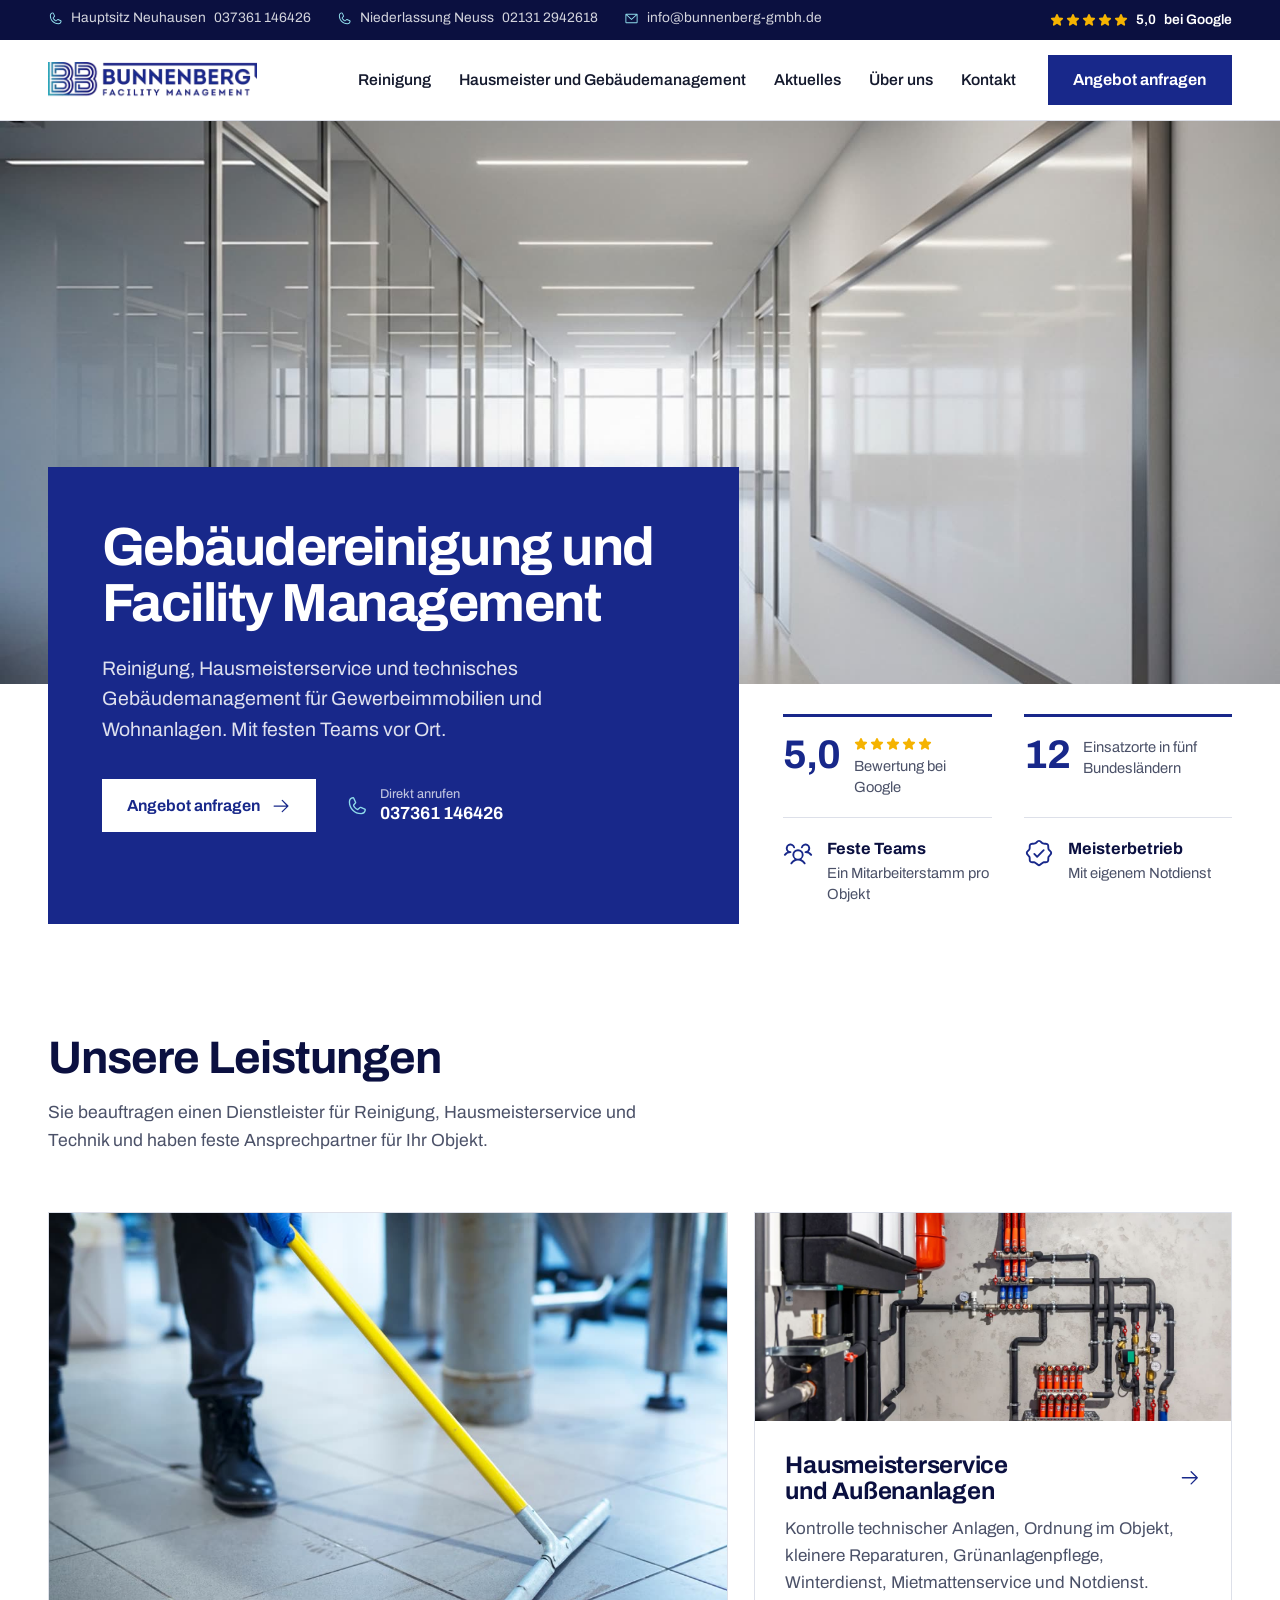
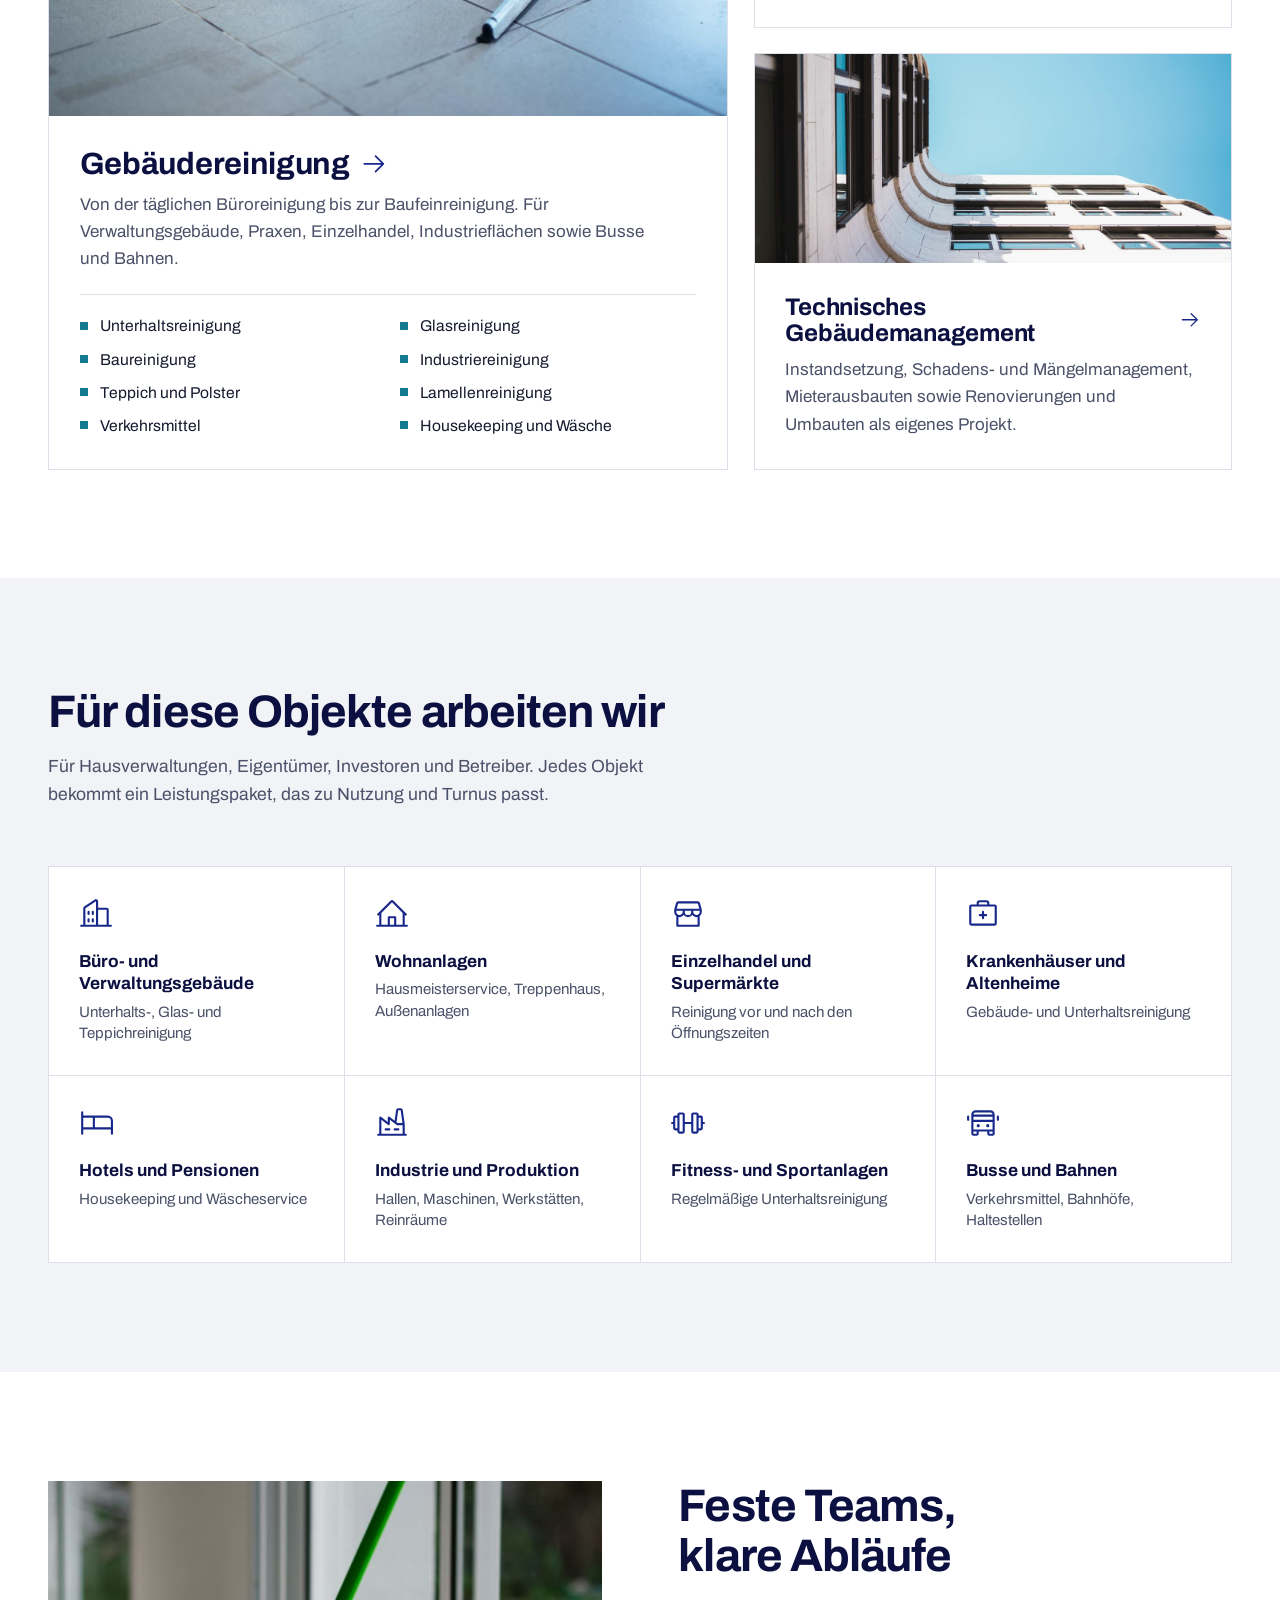
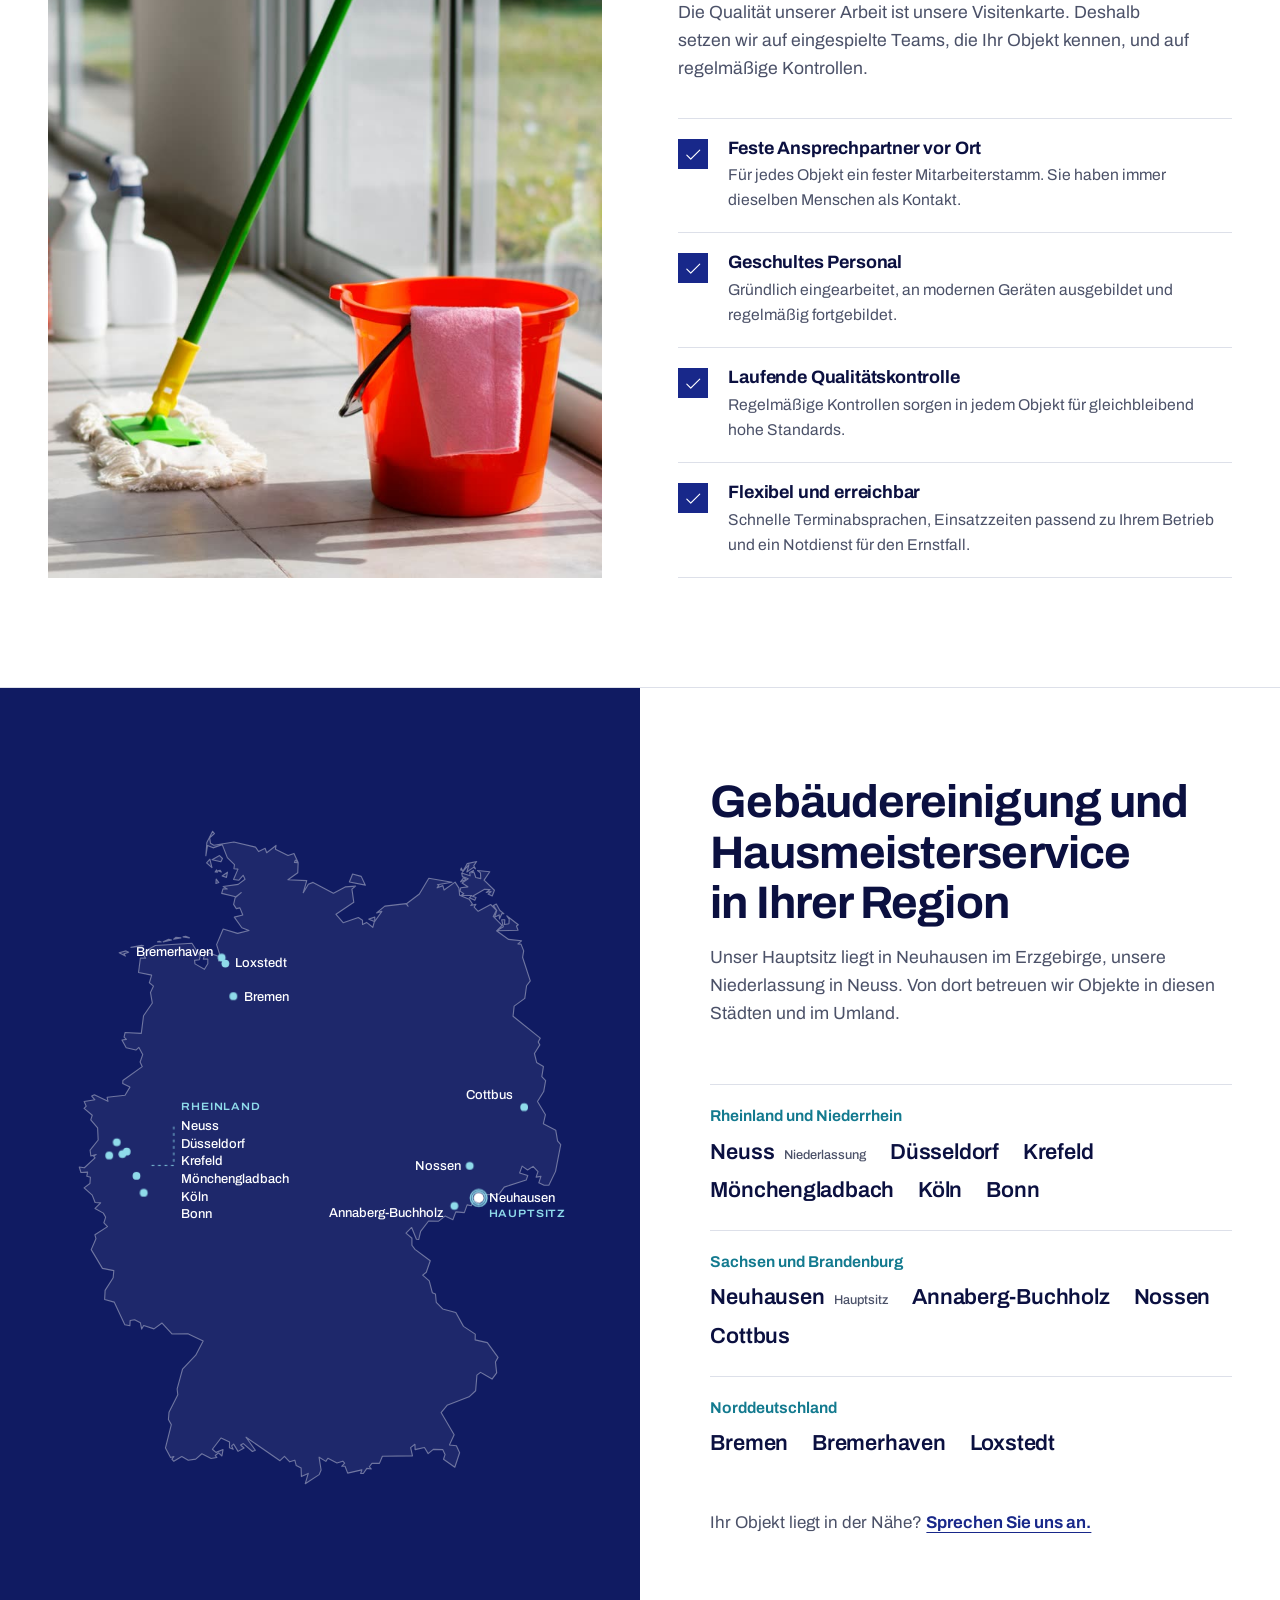
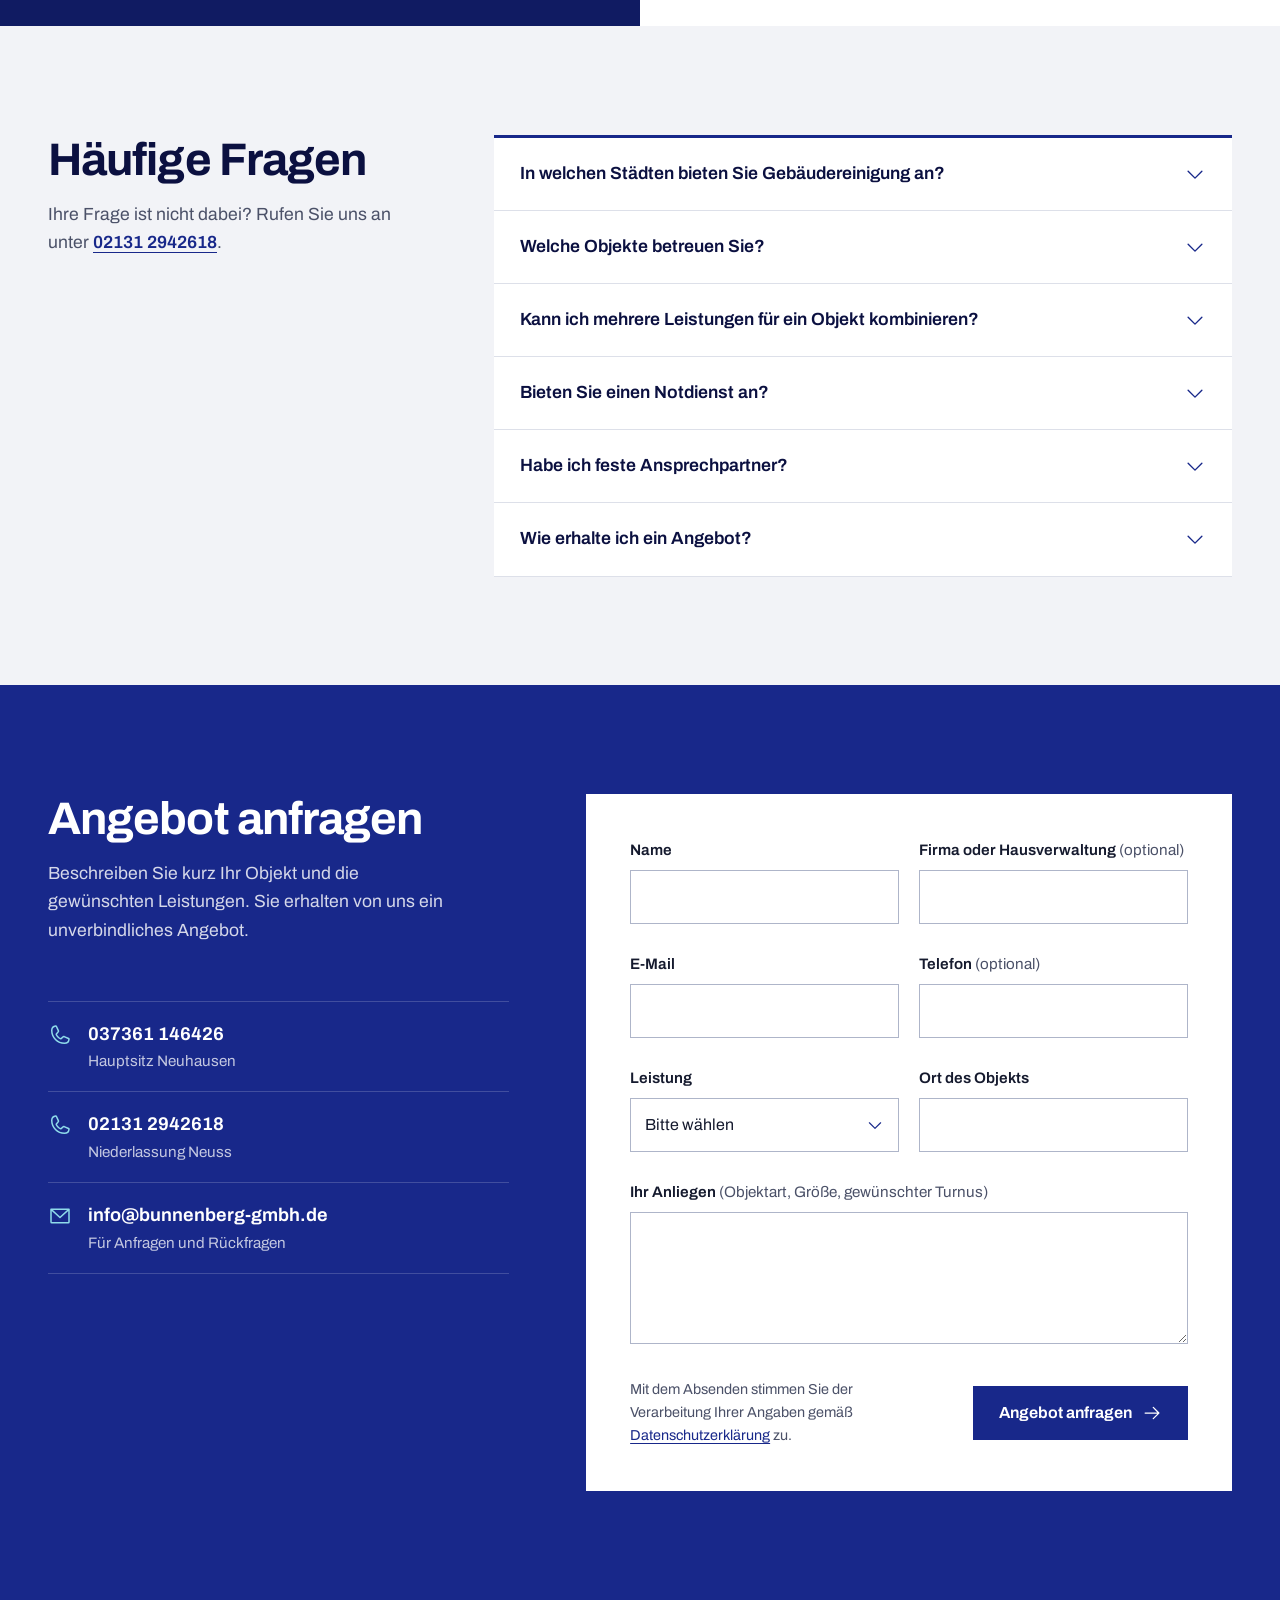
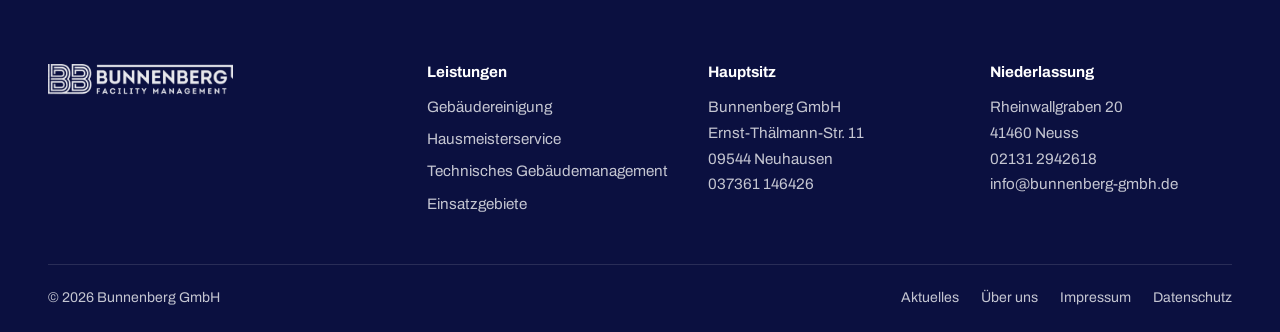
==== commit bcd47a7d: "FAQ: Telefonnummer Niederlassung Neuss Co-Authored-By: Claude Opus 5.5 <noreply@anthropic.com> Claud" ====
--- a/index.html
+++ b/index.html
@@ -219,7 +219,7 @@
   <div class="wrap faq-grid">
     <div class="section-head reveal">
       <h2 id="faq-titel">Häufige Fragen</h2>
-      <p>Ihre Frage ist nicht dabei? Rufen Sie uns an unter <a href="tel:+4937361146426">037361 146426</a>.</p>
+      <p>Ihre Frage ist nicht dabei? Rufen Sie uns an unter <a href="tel:+4921312942618">02131 2942618</a>.</p>
     </div>
     <div class="faq-list reveal">
       <details><summary>In welchen Städten bieten Sie Gebäudereinigung an?<svg class="icon" aria-hidden="true" focusable="false" viewBox="0 0 256 256" fill="currentColor"><path d="M213.66,101.66l-80,80a8,8,0,0,1-11.32,0l-80-80A8,8,0,0,1,53.66,90.34L128,164.69l74.34-74.35a8,8,0,0,1,11.32,11.32Z"/></svg></summary><p class="answer">Wir sind in Neuss, Düsseldorf, Krefeld, Mönchengladbach, Köln und Bonn, in Bremen, Bremerhaven und Loxstedt sowie in Annaberg-Buchholz, Nossen und Cottbus im Einsatz. Auch Objekte im Umland dieser Städte betreuen wir. Fragen Sie einfach an.</p></details>
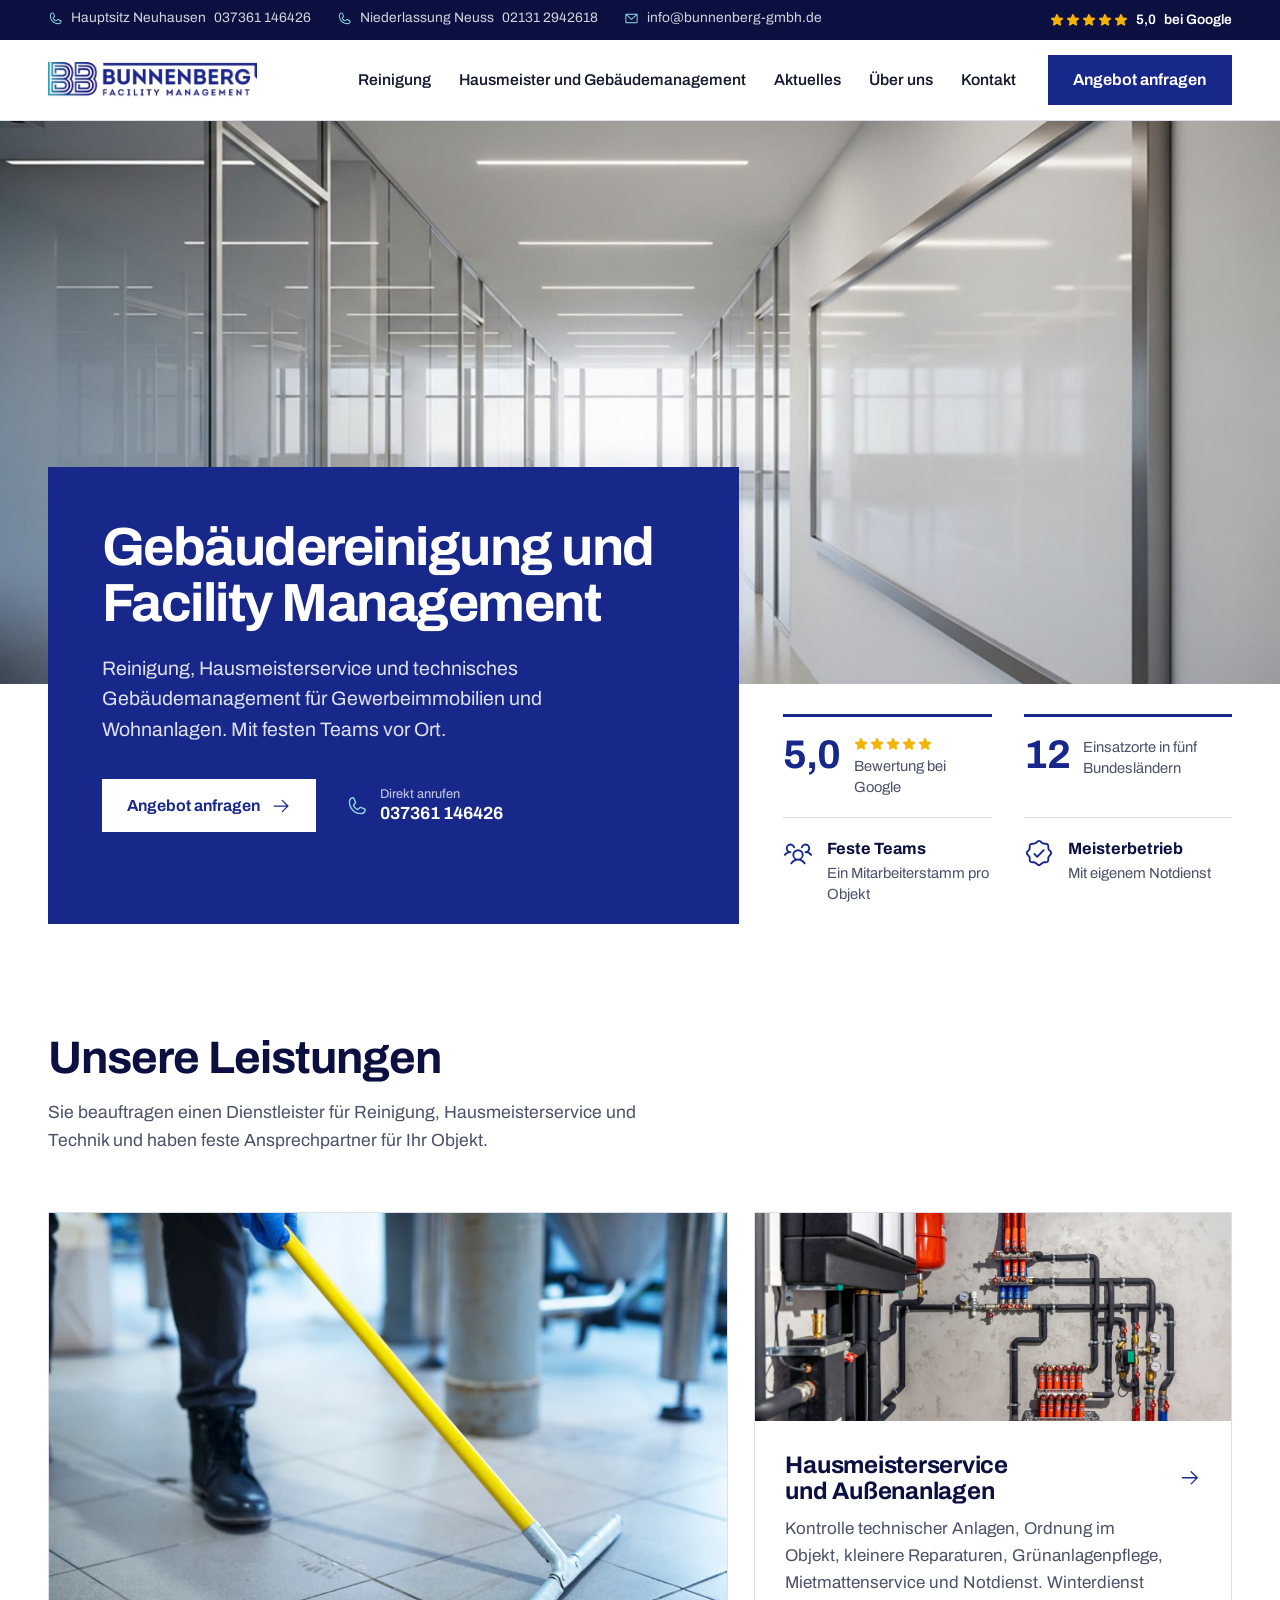
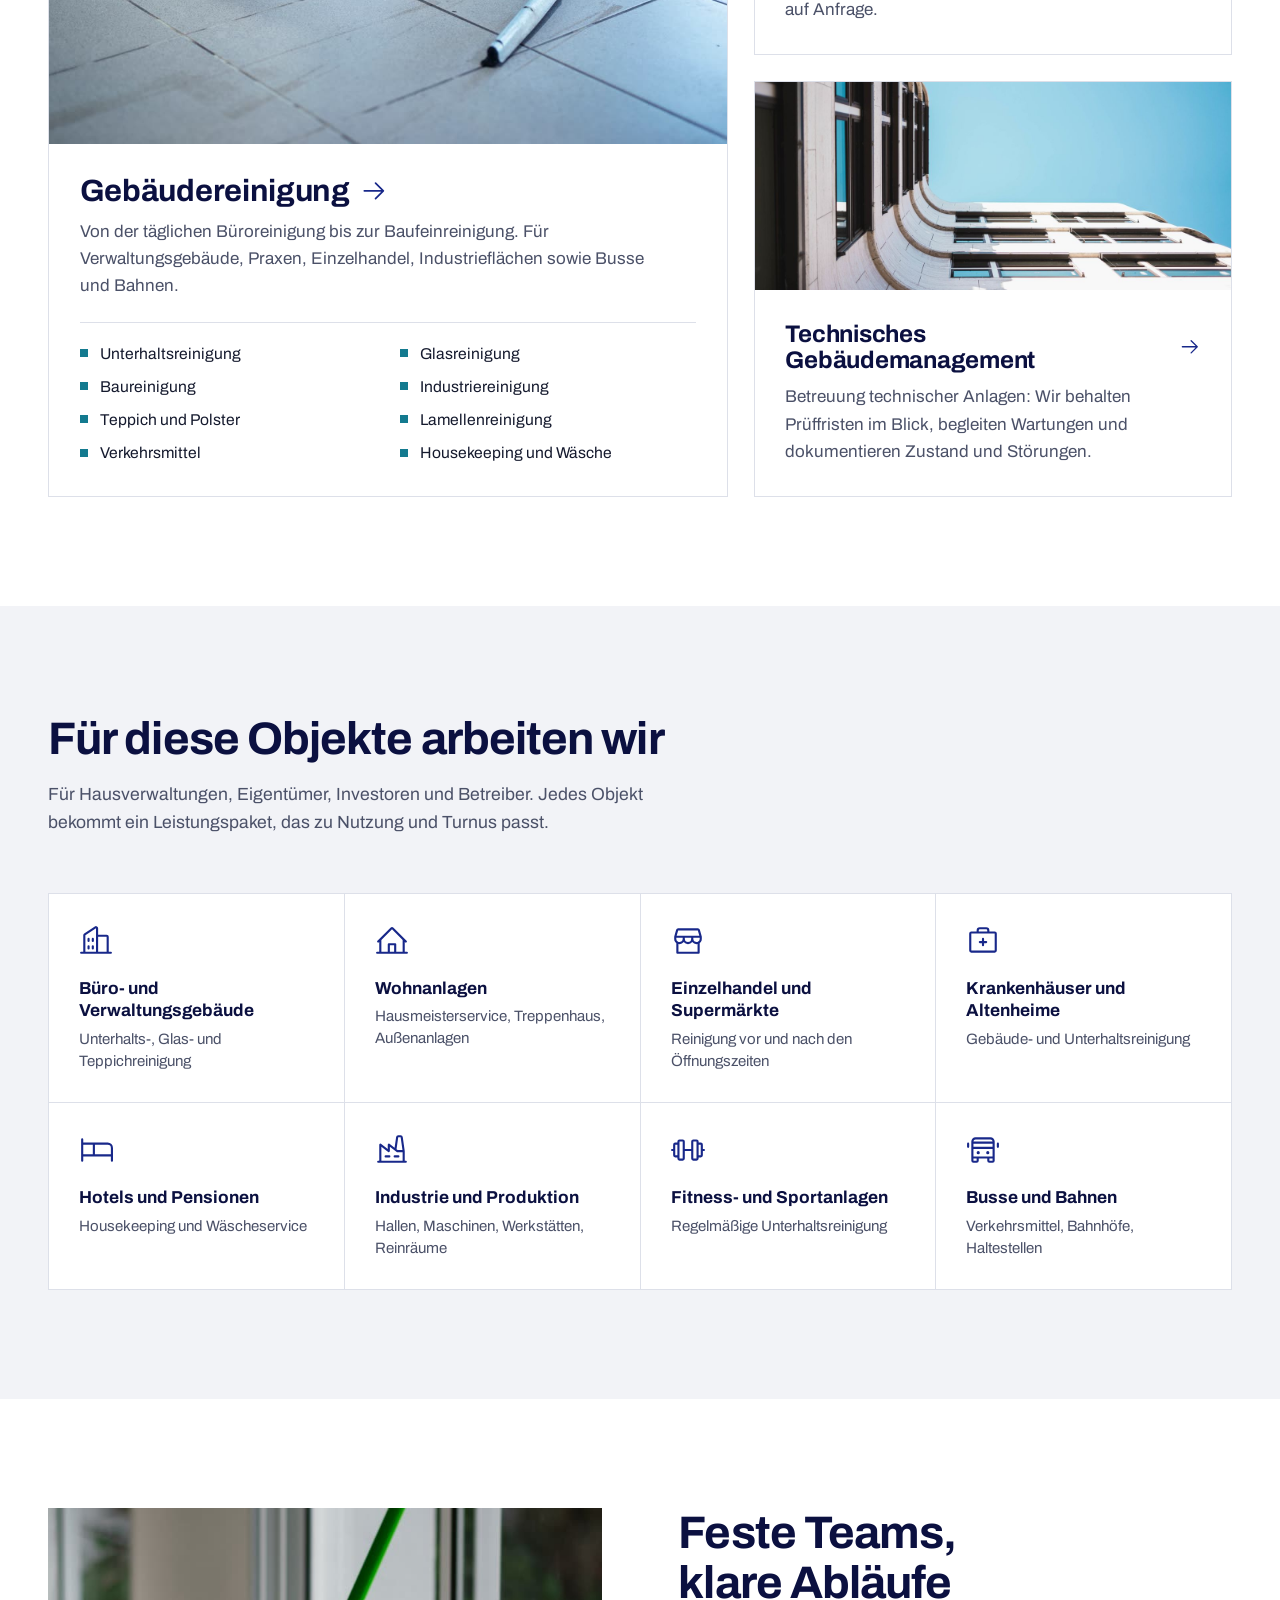
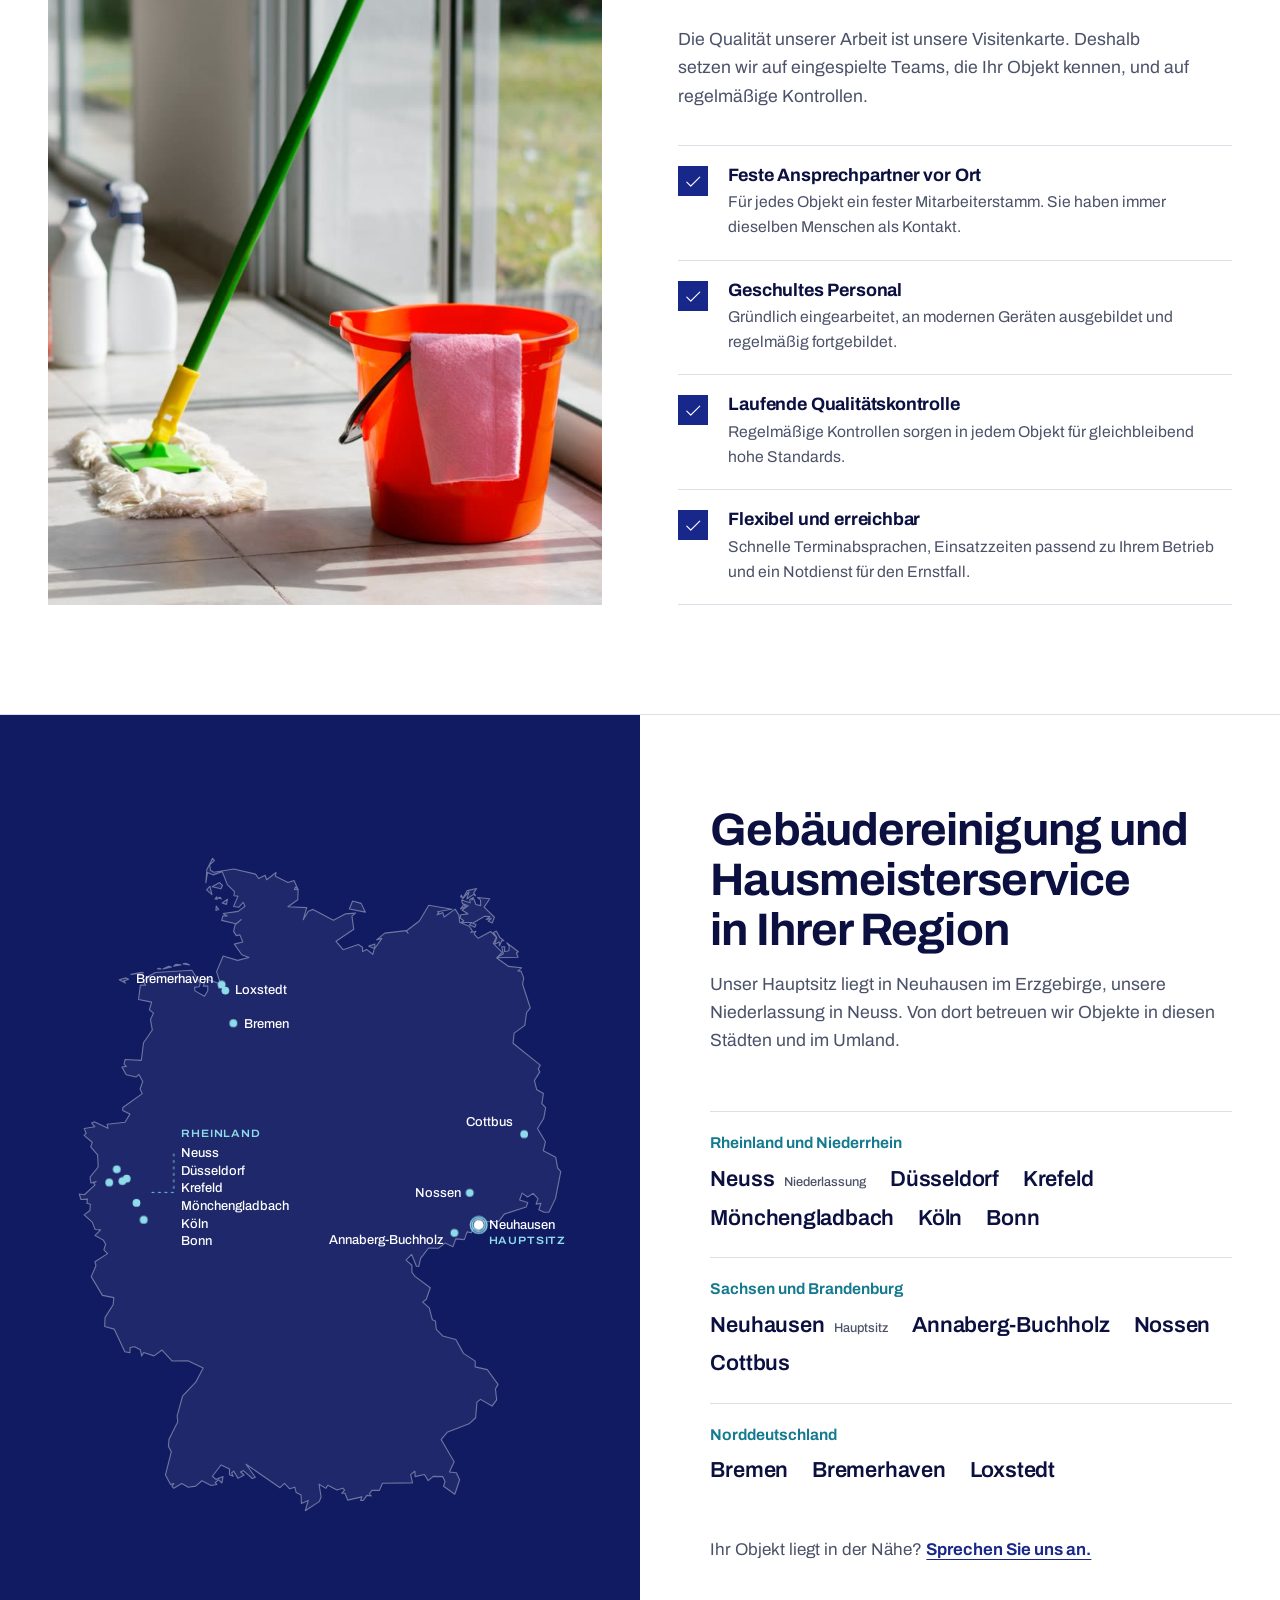
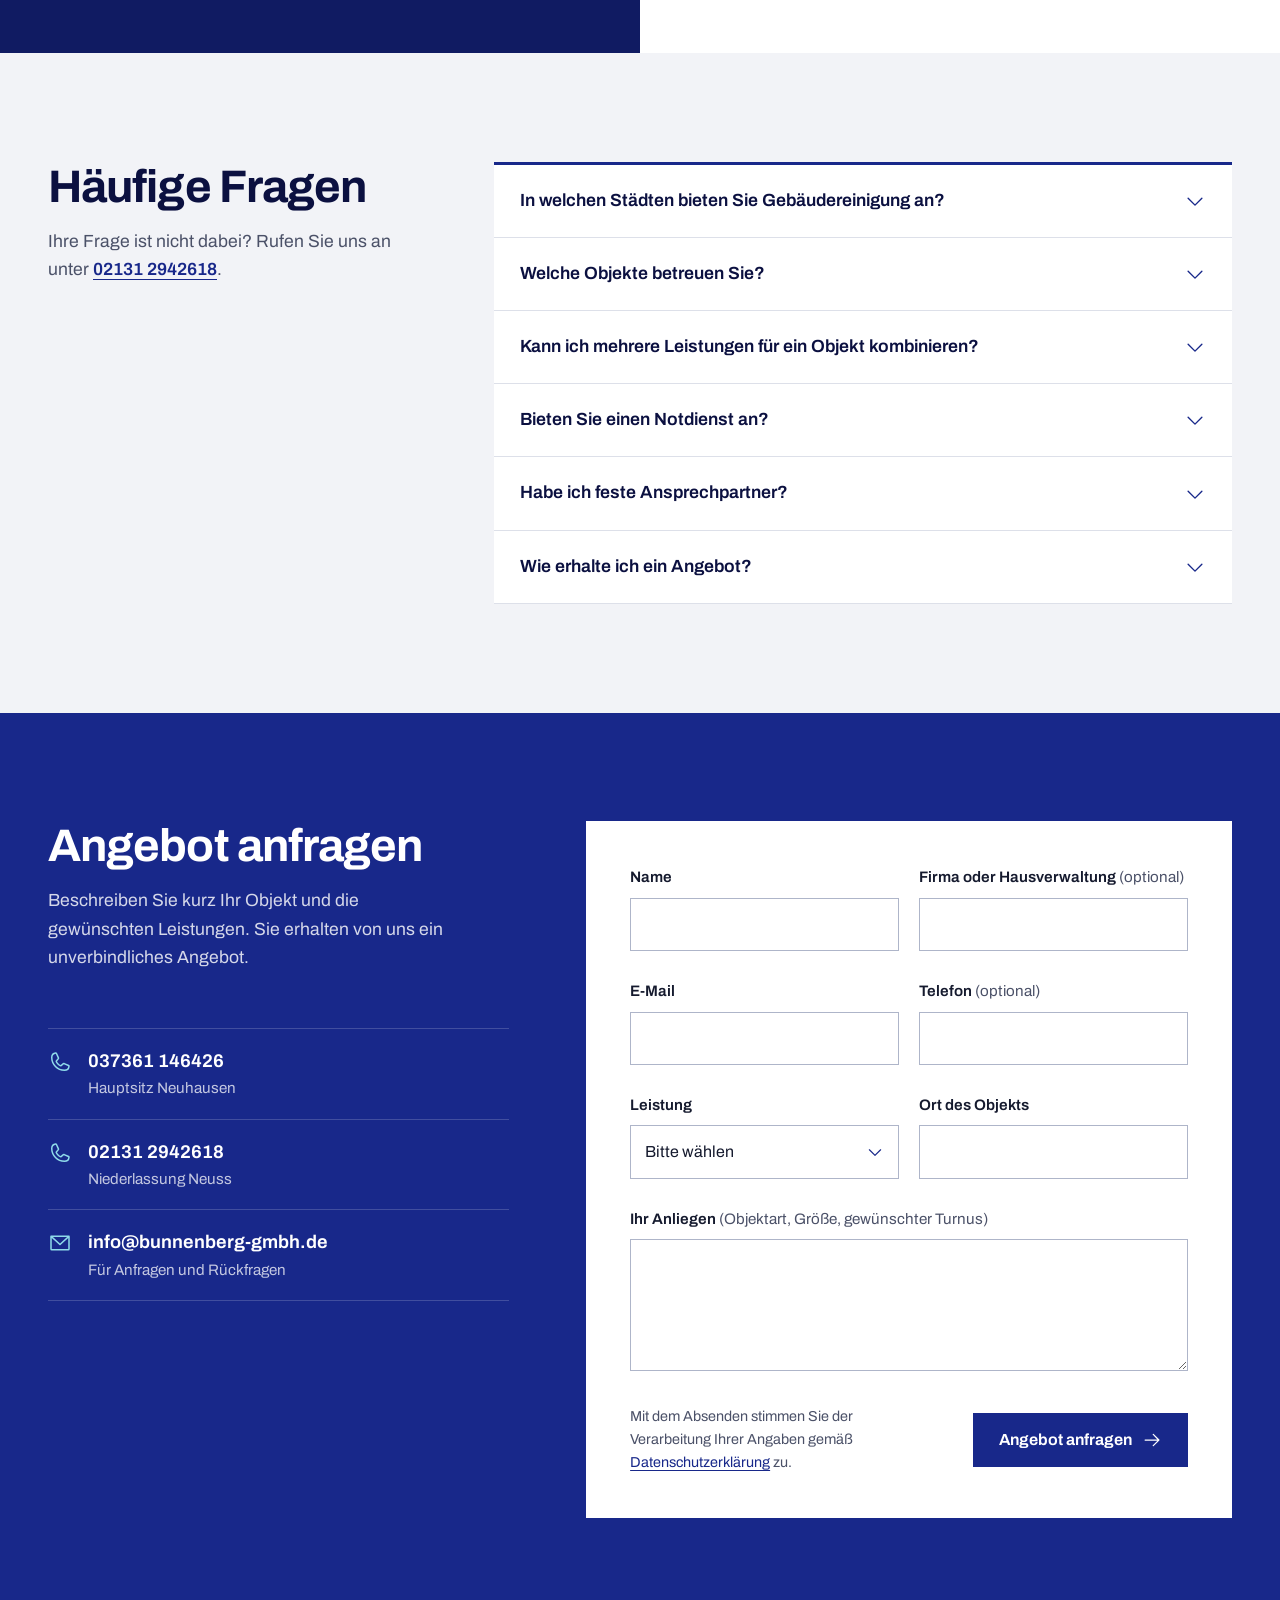
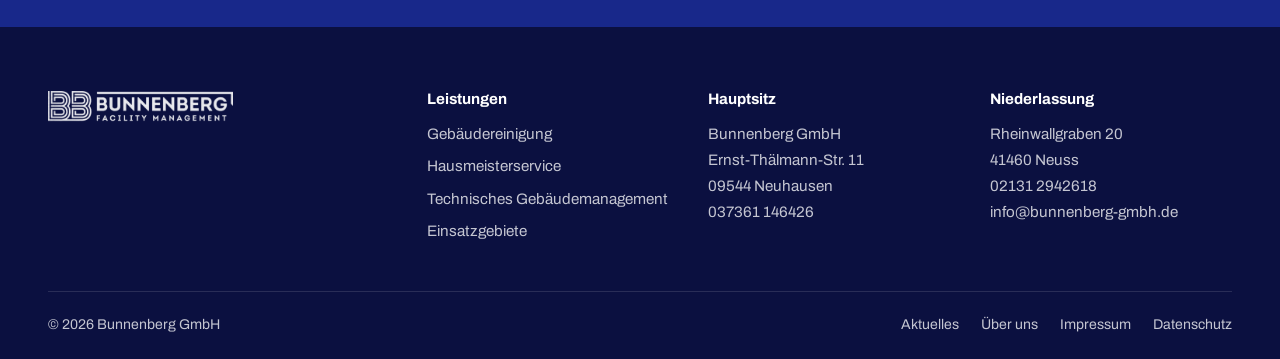
==== commit 76b14386: "Kundenfeedback: Winterdienst auf Anfrage, Gebäudemanagement als Betreuung technischer Anlagen Co-Aut" ====
--- a/index.html
+++ b/index.html
@@ -17,8 +17,8 @@
 <meta name="theme-color" content="#18288a">
 <link rel="preload" href="assets/fonts/archivo-var.woff2" as="font" type="font/woff2" crossorigin>
 <link rel="stylesheet" href="assets/css/style.css">
-<script type="application/ld+json">{"@context": "https://schema.org", "@type": "LocalBusiness", "@id": "https://bunnenberg-gmbh.de/#organisation", "name": "Bunnenberg GmbH", "alternateName": "Bunnenberg Facility Management", "legalName": "Bunnenberg GmbH", "url": "https://bunnenberg-gmbh.de/", "logo": "https://bunnenberg-gmbh.de/assets/img/bunnenberg-logo.png", "image": "https://bunnenberg-gmbh.de/assets/img/bunnenberg-logo.png", "telephone": "+49 37361 146426", "email": "info@bunnenberg-gmbh.de", "vatID": "DE306190068", "address": {"@type": "PostalAddress", "streetAddress": "Ernst-Thälmann-Straße 11", "postalCode": "09544", "addressLocality": "Neuhausen/Erzgeb.", "addressRegion": "Sachsen", "addressCountry": "DE"}, "department": [{"@type": "LocalBusiness", "name": "Bunnenberg GmbH Niederlassung Neuss", "telephone": "+49 2131 2942618", "address": {"@type": "PostalAddress", "streetAddress": "Rheinwallgraben 20", "postalCode": "41460", "addressLocality": "Neuss", "addressRegion": "Nordrhein-Westfalen", "addressCountry": "DE"}}], "areaServed": [{"@type": "City", "name": "Neuss"}, {"@type": "City", "name": "Düsseldorf"}, {"@type": "City", "name": "Krefeld"}, {"@type": "City", "name": "Mönchengladbach"}, {"@type": "City", "name": "Köln"}, {"@type": "City", "name": "Bonn"}, {"@type": "City", "name": "Bremen"}, {"@type": "City", "name": "Bremerhaven"}, {"@type": "City", "name": "Loxstedt"}, {"@type": "City", "name": "Annaberg-Buchholz"}, {"@type": "City", "name": "Nossen"}, {"@type": "City", "name": "Cottbus"}, {"@type": "City", "name": "Neuhausen/Erzgeb."}], "description": "Meisterbetrieb für Gebäudereinigung, Hausmeisterservice und technisches Gebäudemanagement mit Hauptsitz in Neuhausen und Niederlassung in Neuss.", "knowsAbout": ["Gebäudereinigung", "Unterhaltsreinigung", "Glasreinigung", "Baureinigung", "Industriereinigung", "Hausmeisterservice", "Winterdienst", "Notdienst", "Grünanlagenpflege", "Technisches Gebäudemanagement"], "hasOfferCatalog": {"@type": "OfferCatalog", "name": "Gebäudedienstleistungen", "itemListElement": [{"@type": "Offer", "itemOffered": {"@type": "Service", "name": "Gebäudereinigung"}}, {"@type": "Offer", "itemOffered": {"@type": "Service", "name": "Hausmeisterservice"}}, {"@type": "Offer", "itemOffered": {"@type": "Service", "name": "Technisches Gebäudemanagement"}}]}}</script>
-<script type="application/ld+json">{"@context": "https://schema.org", "@type": "FAQPage", "mainEntity": [{"@type": "Question", "name": "In welchen Städten bieten Sie Gebäudereinigung an?", "acceptedAnswer": {"@type": "Answer", "text": "Wir sind in Neuss, Düsseldorf, Krefeld, Mönchengladbach, Köln und Bonn, in Bremen, Bremerhaven und Loxstedt sowie in Annaberg-Buchholz, Nossen und Cottbus im Einsatz. Auch Objekte im Umland dieser Städte betreuen wir. Fragen Sie einfach an."}}, {"@type": "Question", "name": "Welche Objekte betreuen Sie?", "acceptedAnswer": {"@type": "Answer", "text": "Büro- und Verwaltungsgebäude, Wohnanlagen, Einzelhandel und Supermärkte, Krankenhäuser und Altenheime, Hotels und Pensionen, Industrie- und Produktionsgebäude, Fitness- und Sportanlagen sowie Busse und Bahnen."}}, {"@type": "Question", "name": "Kann ich mehrere Leistungen für ein Objekt kombinieren?", "acceptedAnswer": {"@type": "Answer", "text": "Ja. Reinigung, Hausmeisterservice, Grünanlagenpflege, Winterdienst und technisches Gebäudemanagement lassen sich für ein Objekt zusammenfassen. Sie haben dann einen Dienstleister und feste Ansprechpartner für alles."}}, {"@type": "Question", "name": "Bieten Sie einen Notdienst an?", "acceptedAnswer": {"@type": "Answer", "text": "Ja. Für unsere Kunden haben wir einen Notdienst eingerichtet. Wie Sie ihn im Ernstfall erreichen, stimmen wir bei Auftragsbeginn mit Ihnen ab."}}, {"@type": "Question", "name": "Habe ich feste Ansprechpartner?", "acceptedAnswer": {"@type": "Answer", "text": "Ja. Für jedes Objekt stellen wir einen festen Mitarbeiterstamm zusammen. Sie sprechen immer mit denselben Menschen, die Ihr Objekt und Ihre Abläufe kennen."}}, {"@type": "Question", "name": "Wie erhalte ich ein Angebot?", "acceptedAnswer": {"@type": "Answer", "text": "Beschreiben Sie uns über das Formular oder telefonisch Ihr Objekt, die gewünschten Leistungen und den Turnus. Sie erhalten von uns ein unverbindliches Angebot."}}]}</script>
+<script type="application/ld+json">{"@context": "https://schema.org", "@type": "LocalBusiness", "@id": "https://bunnenberg-gmbh.de/#organisation", "name": "Bunnenberg GmbH", "alternateName": "Bunnenberg Facility Management", "legalName": "Bunnenberg GmbH", "url": "https://bunnenberg-gmbh.de/", "logo": "https://bunnenberg-gmbh.de/assets/img/bunnenberg-logo.png", "image": "https://bunnenberg-gmbh.de/assets/img/bunnenberg-logo.png", "telephone": "+49 37361 146426", "email": "info@bunnenberg-gmbh.de", "vatID": "DE306190068", "address": {"@type": "PostalAddress", "streetAddress": "Ernst-Thälmann-Straße 11", "postalCode": "09544", "addressLocality": "Neuhausen/Erzgeb.", "addressRegion": "Sachsen", "addressCountry": "DE"}, "department": [{"@type": "LocalBusiness", "name": "Bunnenberg GmbH Niederlassung Neuss", "telephone": "+49 2131 2942618", "address": {"@type": "PostalAddress", "streetAddress": "Rheinwallgraben 20", "postalCode": "41460", "addressLocality": "Neuss", "addressRegion": "Nordrhein-Westfalen", "addressCountry": "DE"}}], "areaServed": [{"@type": "City", "name": "Neuss"}, {"@type": "City", "name": "Düsseldorf"}, {"@type": "City", "name": "Krefeld"}, {"@type": "City", "name": "Mönchengladbach"}, {"@type": "City", "name": "Köln"}, {"@type": "City", "name": "Bonn"}, {"@type": "City", "name": "Bremen"}, {"@type": "City", "name": "Bremerhaven"}, {"@type": "City", "name": "Loxstedt"}, {"@type": "City", "name": "Annaberg-Buchholz"}, {"@type": "City", "name": "Nossen"}, {"@type": "City", "name": "Cottbus"}, {"@type": "City", "name": "Neuhausen/Erzgeb."}], "description": "Meisterbetrieb für Gebäudereinigung, Hausmeisterservice und technisches Gebäudemanagement mit Hauptsitz in Neuhausen und Niederlassung in Neuss.", "knowsAbout": ["Gebäudereinigung", "Unterhaltsreinigung", "Glasreinigung", "Baureinigung", "Industriereinigung", "Hausmeisterservice", "Notdienst", "Grünanlagenpflege", "Technisches Gebäudemanagement", "Betreuung technischer Anlagen"], "hasOfferCatalog": {"@type": "OfferCatalog", "name": "Gebäudedienstleistungen", "itemListElement": [{"@type": "Offer", "itemOffered": {"@type": "Service", "name": "Gebäudereinigung"}}, {"@type": "Offer", "itemOffered": {"@type": "Service", "name": "Hausmeisterservice"}}, {"@type": "Offer", "itemOffered": {"@type": "Service", "name": "Technisches Gebäudemanagement"}}]}}</script>
+<script type="application/ld+json">{"@context": "https://schema.org", "@type": "FAQPage", "mainEntity": [{"@type": "Question", "name": "In welchen Städten bieten Sie Gebäudereinigung an?", "acceptedAnswer": {"@type": "Answer", "text": "Wir sind in Neuss, Düsseldorf, Krefeld, Mönchengladbach, Köln und Bonn, in Bremen, Bremerhaven und Loxstedt sowie in Annaberg-Buchholz, Nossen und Cottbus im Einsatz. Auch Objekte im Umland dieser Städte betreuen wir. Fragen Sie einfach an."}}, {"@type": "Question", "name": "Welche Objekte betreuen Sie?", "acceptedAnswer": {"@type": "Answer", "text": "Büro- und Verwaltungsgebäude, Wohnanlagen, Einzelhandel und Supermärkte, Krankenhäuser und Altenheime, Hotels und Pensionen, Industrie- und Produktionsgebäude, Fitness- und Sportanlagen sowie Busse und Bahnen."}}, {"@type": "Question", "name": "Kann ich mehrere Leistungen für ein Objekt kombinieren?", "acceptedAnswer": {"@type": "Answer", "text": "Ja. Reinigung, Hausmeisterservice, Grünanlagenpflege und die Betreuung technischer Anlagen lassen sich für ein Objekt zusammenfassen. Winterdienst übernehmen wir auf Anfrage. Sie haben dann einen Dienstleister und feste Ansprechpartner für alles."}}, {"@type": "Question", "name": "Bieten Sie einen Notdienst an?", "acceptedAnswer": {"@type": "Answer", "text": "Ja. Für unsere Kunden haben wir einen Notdienst eingerichtet. Wie Sie ihn im Ernstfall erreichen, stimmen wir bei Auftragsbeginn mit Ihnen ab."}}, {"@type": "Question", "name": "Habe ich feste Ansprechpartner?", "acceptedAnswer": {"@type": "Answer", "text": "Ja. Für jedes Objekt stellen wir einen festen Mitarbeiterstamm zusammen. Sie sprechen immer mit denselben Menschen, die Ihr Objekt und Ihre Abläufe kennen."}}, {"@type": "Question", "name": "Wie erhalte ich ein Angebot?", "acceptedAnswer": {"@type": "Answer", "text": "Beschreiben Sie uns über das Formular oder telefonisch Ihr Objekt, die gewünschten Leistungen und den Turnus. Sie erhalten von uns ein unverbindliches Angebot."}}]}</script>
 </head>
 <body>
 <a class="sr-only" href="#inhalt">Zum Inhalt springen</a>
@@ -119,14 +119,14 @@
         <figure class="service-img"><img src="assets/img/haustechnik-heizungsraum.jpg" alt="Heizungsraum mit Verteilern, Rohrleitungen und Manometern" width="1200" height="800" loading="lazy"></figure>
         <div class="service-body">
           <h3>Hausmeisterservice und Außenanlagen <svg class="icon icon-arrow" aria-hidden="true" focusable="false" viewBox="0 0 256 256" fill="currentColor"><path d="M221.66,133.66l-72,72a8,8,0,0,1-11.32-11.32L196.69,136H40a8,8,0,0,1,0-16H196.69L138.34,61.66a8,8,0,0,1,11.32-11.32l72,72A8,8,0,0,1,221.66,133.66Z"/></svg></h3>
-          <p>Kontrolle technischer Anlagen, Ordnung im Objekt, kleinere Reparaturen, Grünanlagenpflege, Winterdienst, Mietmattenservice und Notdienst.</p>
+          <p>Kontrolle technischer Anlagen, Ordnung im Objekt, kleinere Reparaturen, Grünanlagenpflege, Mietmattenservice und Notdienst. Winterdienst auf Anfrage.</p>
         </div>
       </a>
       <a class="service reveal" href="hausmeister-gebaeudemanagement/#technisches-gebaeudemanagement">
         <figure class="service-img"><img src="assets/img/gebaeudemanagement-fassade.jpg" alt="Fassade eines modernen Bürogebäudes" width="1200" height="800" loading="lazy"></figure>
         <div class="service-body">
           <h3>Technisches Gebäudemanagement <svg class="icon icon-arrow" aria-hidden="true" focusable="false" viewBox="0 0 256 256" fill="currentColor"><path d="M221.66,133.66l-72,72a8,8,0,0,1-11.32-11.32L196.69,136H40a8,8,0,0,1,0-16H196.69L138.34,61.66a8,8,0,0,1,11.32-11.32l72,72A8,8,0,0,1,221.66,133.66Z"/></svg></h3>
-          <p>Instandsetzung, Schadens- und Mängelmanagement, Mieterausbauten sowie Renovierungen und Umbauten als eigenes Projekt.</p>
+          <p>Betreuung technischer Anlagen: Wir behalten Prüffristen im Blick, begleiten Wartungen und dokumentieren Zustand und Störungen.</p>
         </div>
       </a>
     </div>
@@ -224,7 +224,7 @@
     <div class="faq-list reveal">
       <details><summary>In welchen Städten bieten Sie Gebäudereinigung an?<svg class="icon" aria-hidden="true" focusable="false" viewBox="0 0 256 256" fill="currentColor"><path d="M213.66,101.66l-80,80a8,8,0,0,1-11.32,0l-80-80A8,8,0,0,1,53.66,90.34L128,164.69l74.34-74.35a8,8,0,0,1,11.32,11.32Z"/></svg></summary><p class="answer">Wir sind in Neuss, Düsseldorf, Krefeld, Mönchengladbach, Köln und Bonn, in Bremen, Bremerhaven und Loxstedt sowie in Annaberg-Buchholz, Nossen und Cottbus im Einsatz. Auch Objekte im Umland dieser Städte betreuen wir. Fragen Sie einfach an.</p></details>
       <details><summary>Welche Objekte betreuen Sie?<svg class="icon" aria-hidden="true" focusable="false" viewBox="0 0 256 256" fill="currentColor"><path d="M213.66,101.66l-80,80a8,8,0,0,1-11.32,0l-80-80A8,8,0,0,1,53.66,90.34L128,164.69l74.34-74.35a8,8,0,0,1,11.32,11.32Z"/></svg></summary><p class="answer">Büro- und Verwaltungsgebäude, Wohnanlagen, Einzelhandel und Supermärkte, Krankenhäuser und Altenheime, Hotels und Pensionen, Industrie- und Produktionsgebäude, Fitness- und Sportanlagen sowie Busse und Bahnen.</p></details>
-      <details><summary>Kann ich mehrere Leistungen für ein Objekt kombinieren?<svg class="icon" aria-hidden="true" focusable="false" viewBox="0 0 256 256" fill="currentColor"><path d="M213.66,101.66l-80,80a8,8,0,0,1-11.32,0l-80-80A8,8,0,0,1,53.66,90.34L128,164.69l74.34-74.35a8,8,0,0,1,11.32,11.32Z"/></svg></summary><p class="answer">Ja. Reinigung, Hausmeisterservice, Grünanlagenpflege, Winterdienst und technisches Gebäudemanagement lassen sich für ein Objekt zusammenfassen. Sie haben dann einen Dienstleister und feste Ansprechpartner für alles.</p></details>
+      <details><summary>Kann ich mehrere Leistungen für ein Objekt kombinieren?<svg class="icon" aria-hidden="true" focusable="false" viewBox="0 0 256 256" fill="currentColor"><path d="M213.66,101.66l-80,80a8,8,0,0,1-11.32,0l-80-80A8,8,0,0,1,53.66,90.34L128,164.69l74.34-74.35a8,8,0,0,1,11.32,11.32Z"/></svg></summary><p class="answer">Ja. Reinigung, Hausmeisterservice, Grünanlagenpflege und die Betreuung technischer Anlagen lassen sich für ein Objekt zusammenfassen. Winterdienst übernehmen wir auf Anfrage. Sie haben dann einen Dienstleister und feste Ansprechpartner für alles.</p></details>
       <details><summary>Bieten Sie einen Notdienst an?<svg class="icon" aria-hidden="true" focusable="false" viewBox="0 0 256 256" fill="currentColor"><path d="M213.66,101.66l-80,80a8,8,0,0,1-11.32,0l-80-80A8,8,0,0,1,53.66,90.34L128,164.69l74.34-74.35a8,8,0,0,1,11.32,11.32Z"/></svg></summary><p class="answer">Ja. Für unsere Kunden haben wir einen Notdienst eingerichtet. Wie Sie ihn im Ernstfall erreichen, stimmen wir bei Auftragsbeginn mit Ihnen ab.</p></details>
       <details><summary>Habe ich feste Ansprechpartner?<svg class="icon" aria-hidden="true" focusable="false" viewBox="0 0 256 256" fill="currentColor"><path d="M213.66,101.66l-80,80a8,8,0,0,1-11.32,0l-80-80A8,8,0,0,1,53.66,90.34L128,164.69l74.34-74.35a8,8,0,0,1,11.32,11.32Z"/></svg></summary><p class="answer">Ja. Für jedes Objekt stellen wir einen festen Mitarbeiterstamm zusammen. Sie sprechen immer mit denselben Menschen, die Ihr Objekt und Ihre Abläufe kennen.</p></details>
       <details><summary>Wie erhalte ich ein Angebot?<svg class="icon" aria-hidden="true" focusable="false" viewBox="0 0 256 256" fill="currentColor"><path d="M213.66,101.66l-80,80a8,8,0,0,1-11.32,0l-80-80A8,8,0,0,1,53.66,90.34L128,164.69l74.34-74.35a8,8,0,0,1,11.32,11.32Z"/></svg></summary><p class="answer">Beschreiben Sie uns über das Formular oder telefonisch Ihr Objekt, die gewünschten Leistungen und den Turnus. Sie erhalten von uns ein unverbindliches Angebot.</p></details>
@@ -259,7 +259,8 @@
             <option>Baureinigung</option>
             <option>Industriereinigung</option>
             <option>Hausmeisterservice</option>
-            <option>Grünanlagenpflege oder Winterdienst</option>
+            <option>Grünanlagenpflege</option>
+            <option>Winterdienst (auf Anfrage)</option>
             <option>Technisches Gebäudemanagement</option>
             <option>Mehrere Leistungen</option>
           </select><p class="error" aria-live="polite"></p></div>
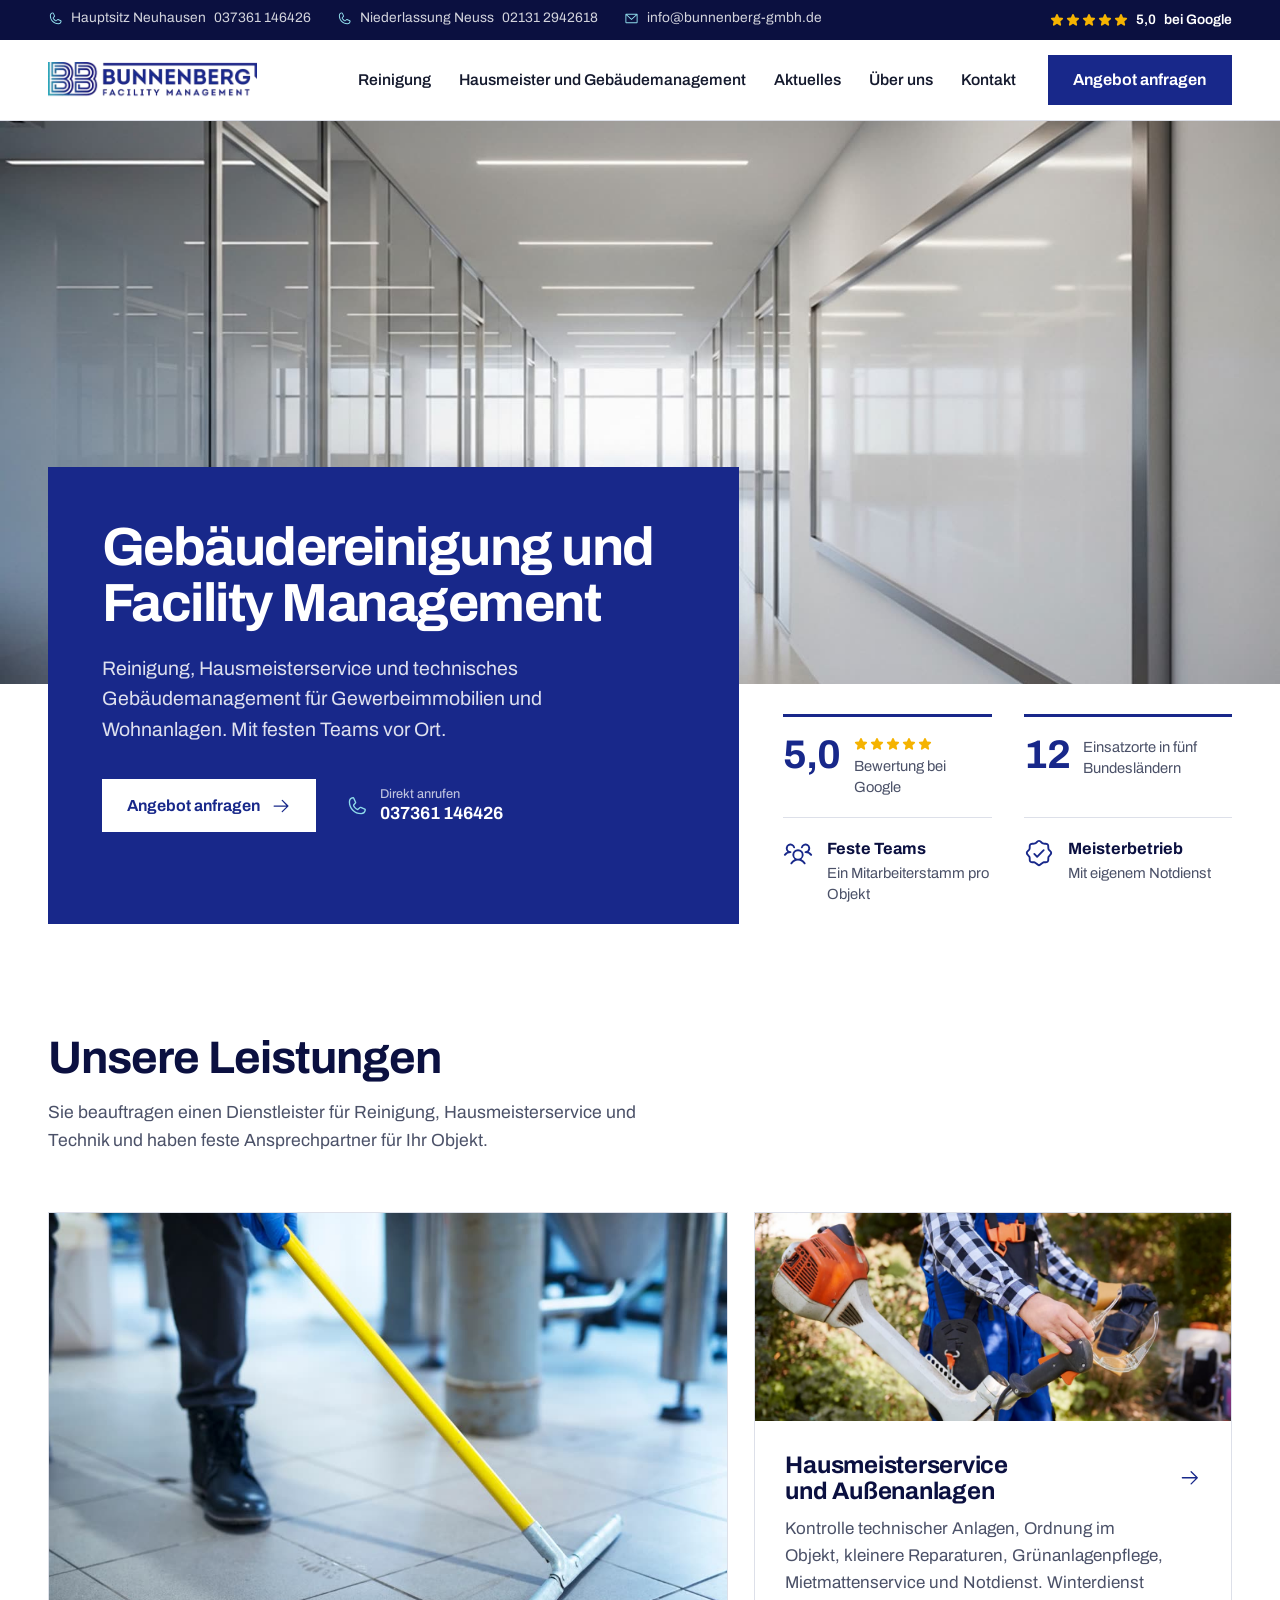
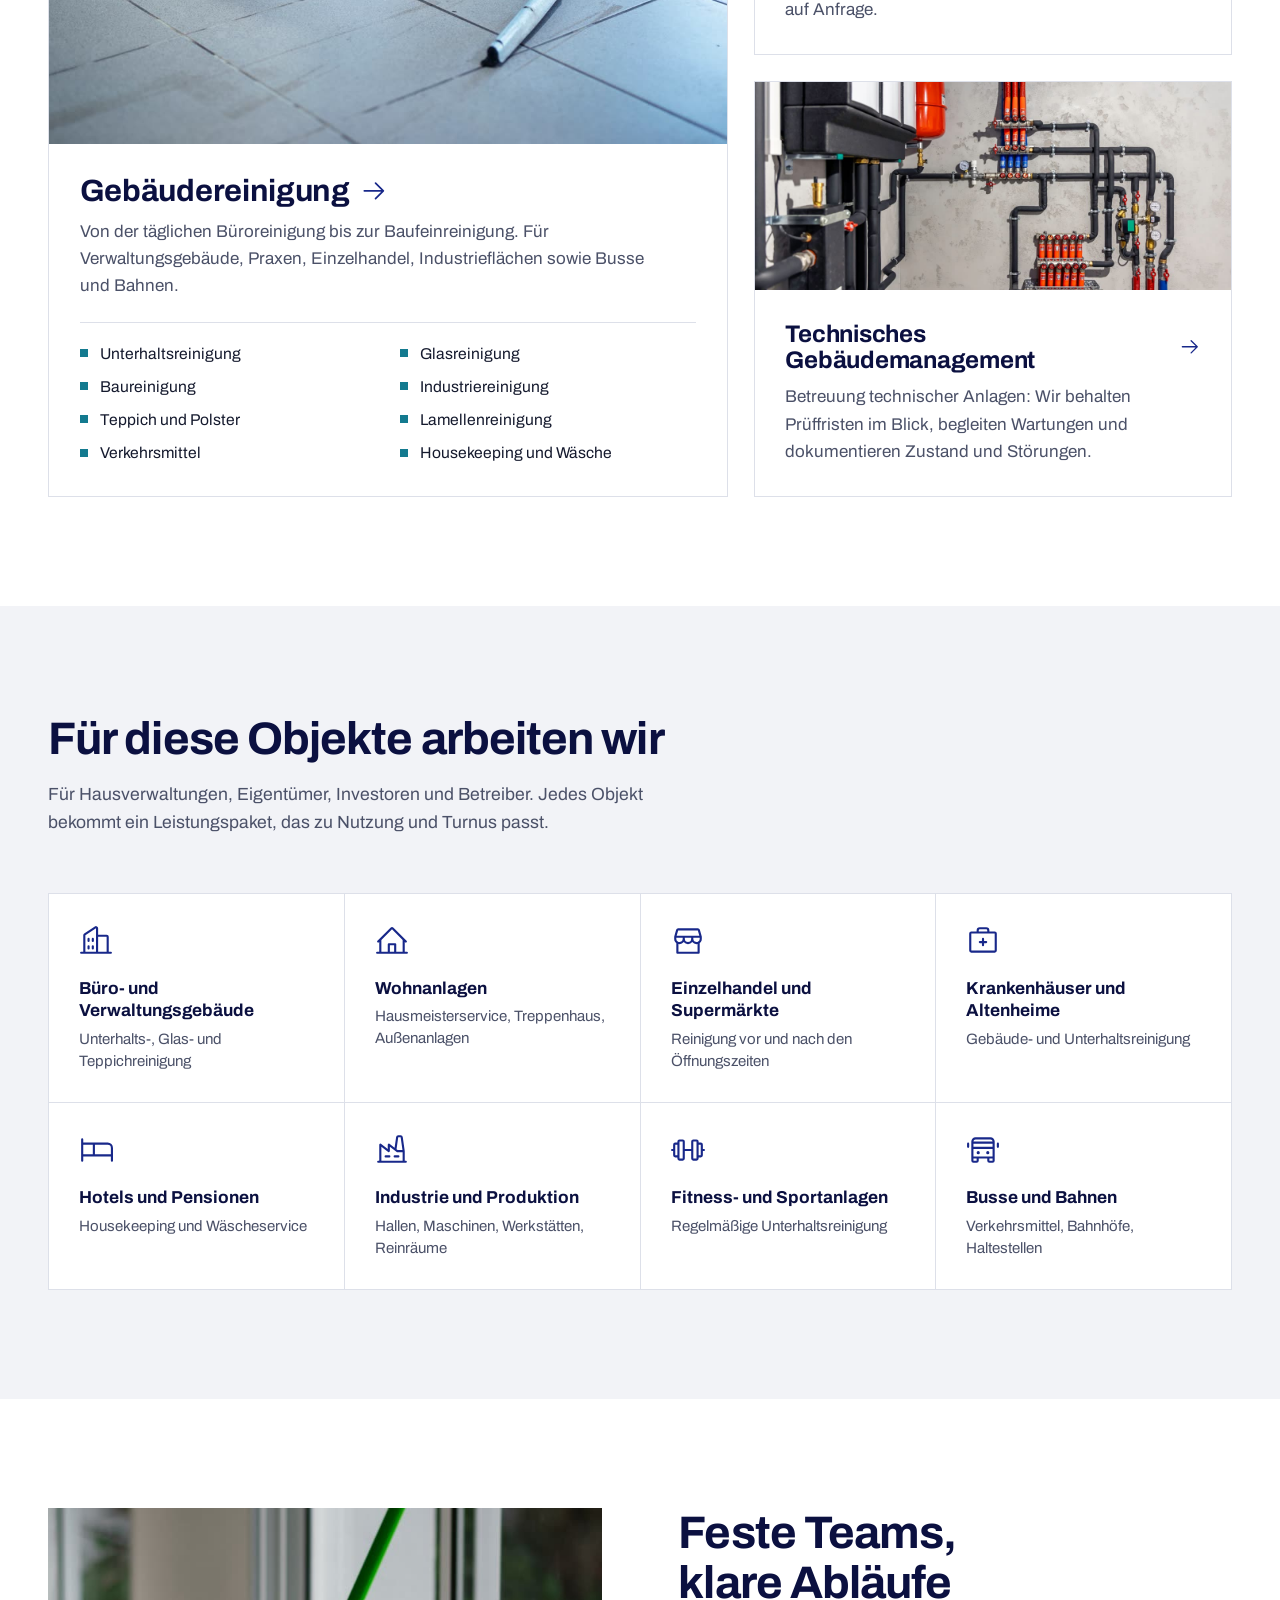
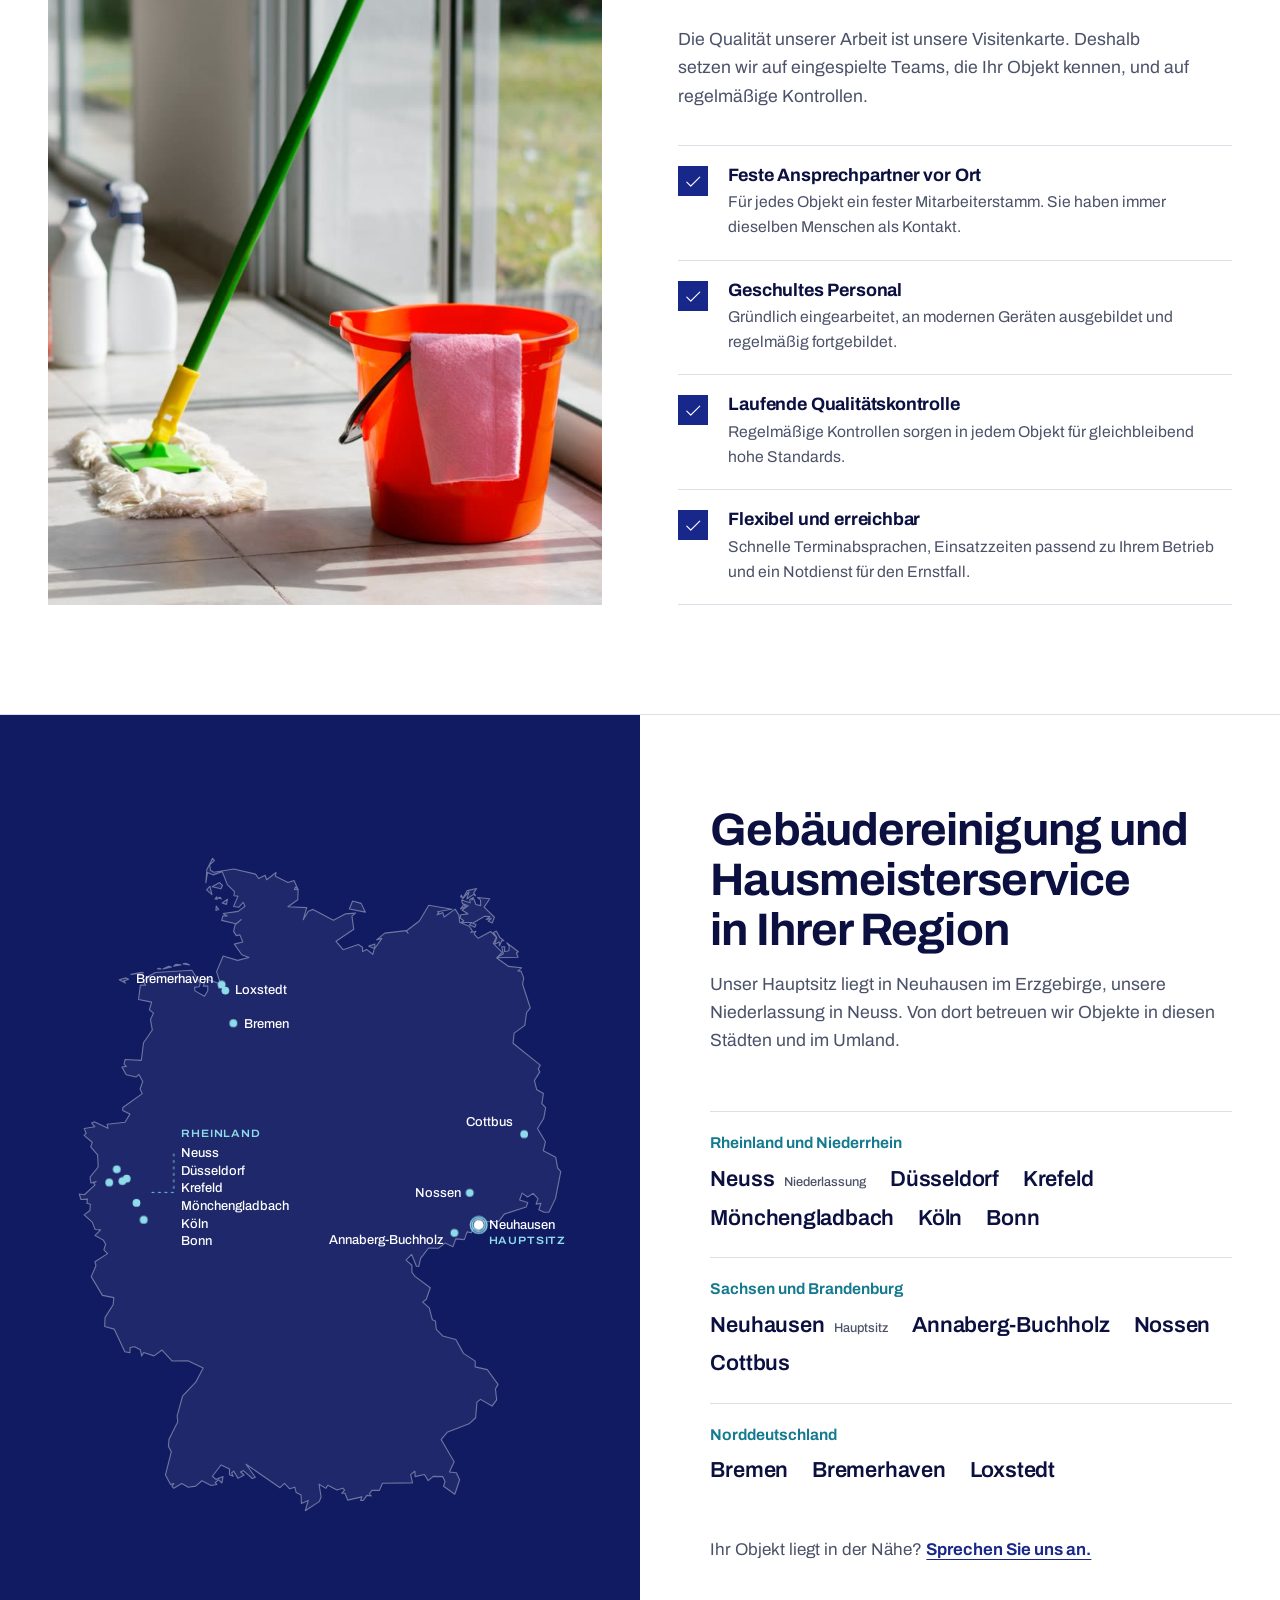
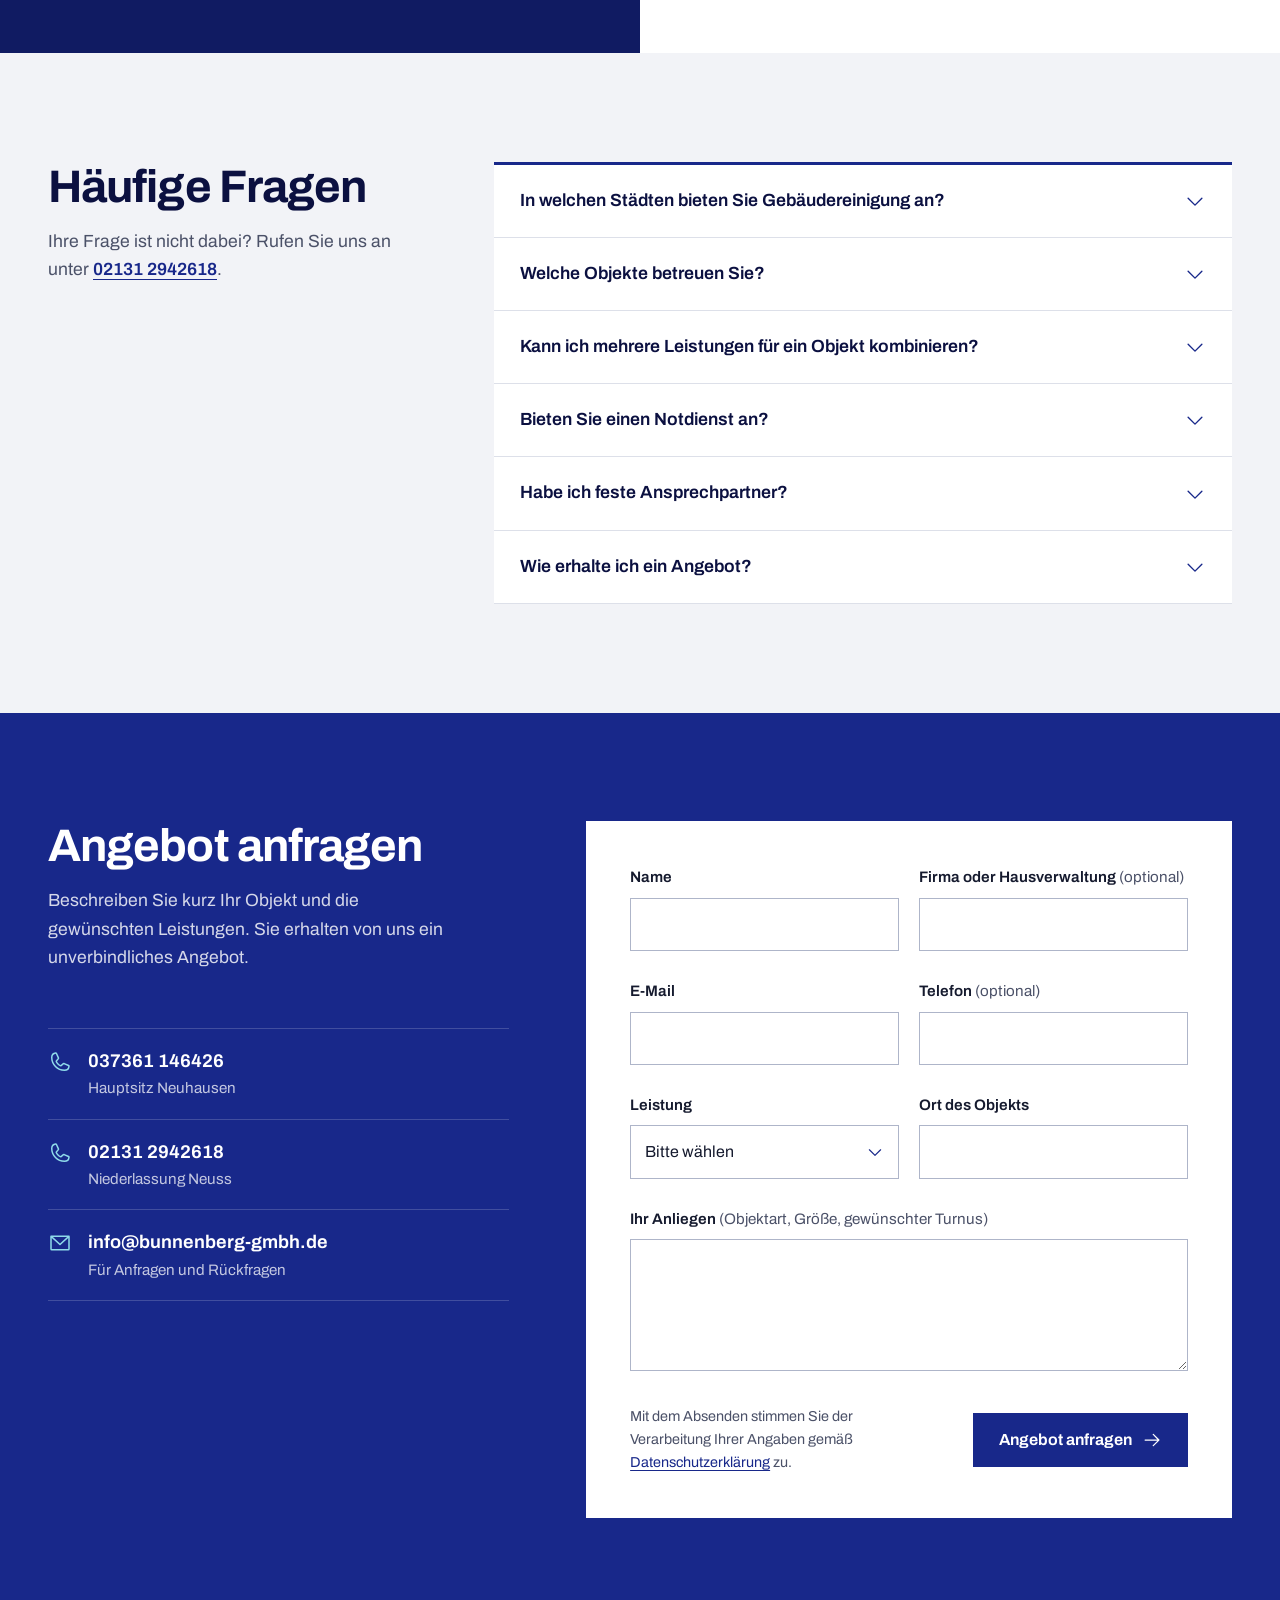
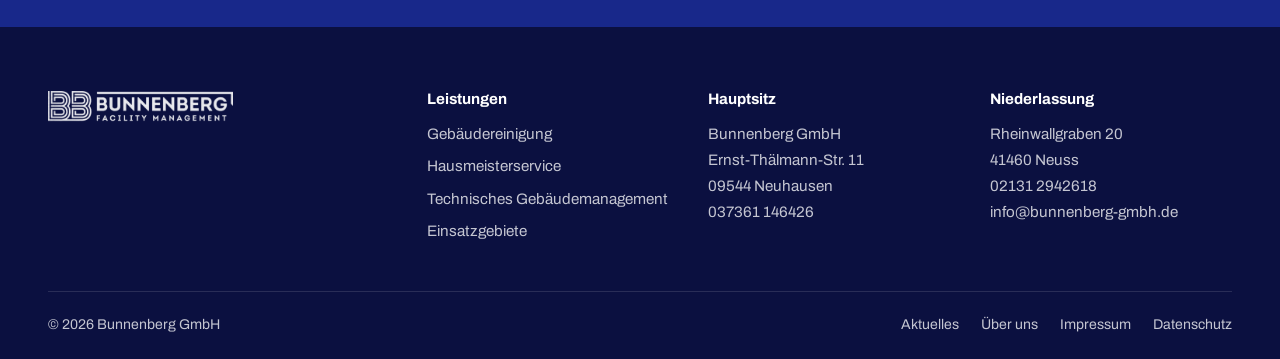
==== commit ec1c7b0b: "Leistungen: Foto Außenanlagen für Hausmeisterservice, Heizungsraum für Gebäudemanagement Co-Authored" ====
--- a/index.html
+++ b/index.html
@@ -116,14 +116,14 @@
         </div>
       </a>
       <a class="service reveal" href="hausmeister-gebaeudemanagement/">
-        <figure class="service-img"><img src="assets/img/haustechnik-heizungsraum.jpg" alt="Heizungsraum mit Verteilern, Rohrleitungen und Manometern" width="1200" height="800" loading="lazy"></figure>
+        <figure class="service-img"><img src="assets/img/hausmeister-aussenanlagen.jpg" alt="Freischneider und Schutzausrüstung für die Pflege von Außenanlagen" width="1200" height="806" loading="lazy"></figure>
         <div class="service-body">
           <h3>Hausmeisterservice und Außenanlagen <svg class="icon icon-arrow" aria-hidden="true" focusable="false" viewBox="0 0 256 256" fill="currentColor"><path d="M221.66,133.66l-72,72a8,8,0,0,1-11.32-11.32L196.69,136H40a8,8,0,0,1,0-16H196.69L138.34,61.66a8,8,0,0,1,11.32-11.32l72,72A8,8,0,0,1,221.66,133.66Z"/></svg></h3>
           <p>Kontrolle technischer Anlagen, Ordnung im Objekt, kleinere Reparaturen, Grünanlagenpflege, Mietmattenservice und Notdienst. Winterdienst auf Anfrage.</p>
         </div>
       </a>
       <a class="service reveal" href="hausmeister-gebaeudemanagement/#technisches-gebaeudemanagement">
-        <figure class="service-img"><img src="assets/img/gebaeudemanagement-fassade.jpg" alt="Fassade eines modernen Bürogebäudes" width="1200" height="800" loading="lazy"></figure>
+        <figure class="service-img"><img src="assets/img/haustechnik-heizungsraum.jpg" alt="Heizungsraum mit Verteilern, Rohrleitungen und Manometern" width="1200" height="800" loading="lazy"></figure>
         <div class="service-body">
           <h3>Technisches Gebäudemanagement <svg class="icon icon-arrow" aria-hidden="true" focusable="false" viewBox="0 0 256 256" fill="currentColor"><path d="M221.66,133.66l-72,72a8,8,0,0,1-11.32-11.32L196.69,136H40a8,8,0,0,1,0-16H196.69L138.34,61.66a8,8,0,0,1,11.32-11.32l72,72A8,8,0,0,1,221.66,133.66Z"/></svg></h3>
           <p>Betreuung technischer Anlagen: Wir behalten Prüffristen im Blick, begleiten Wartungen und dokumentieren Zustand und Störungen.</p>
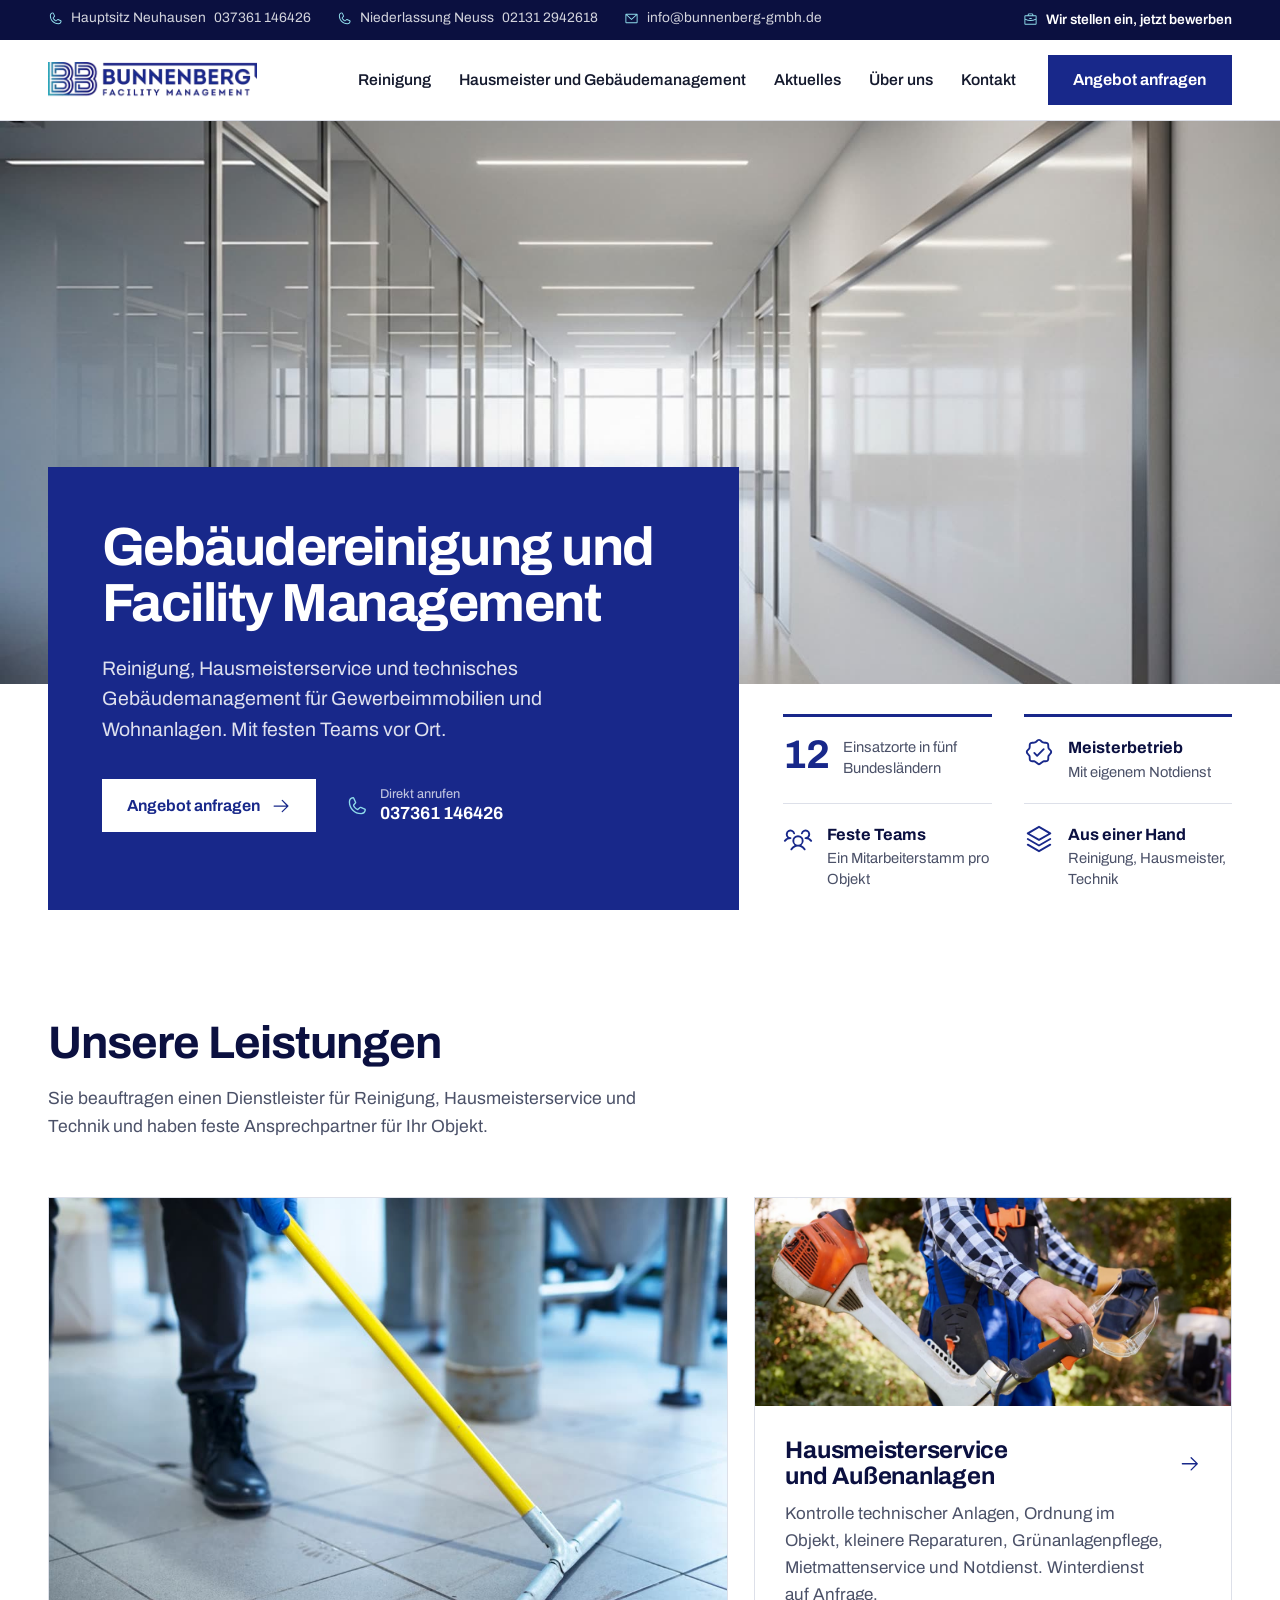
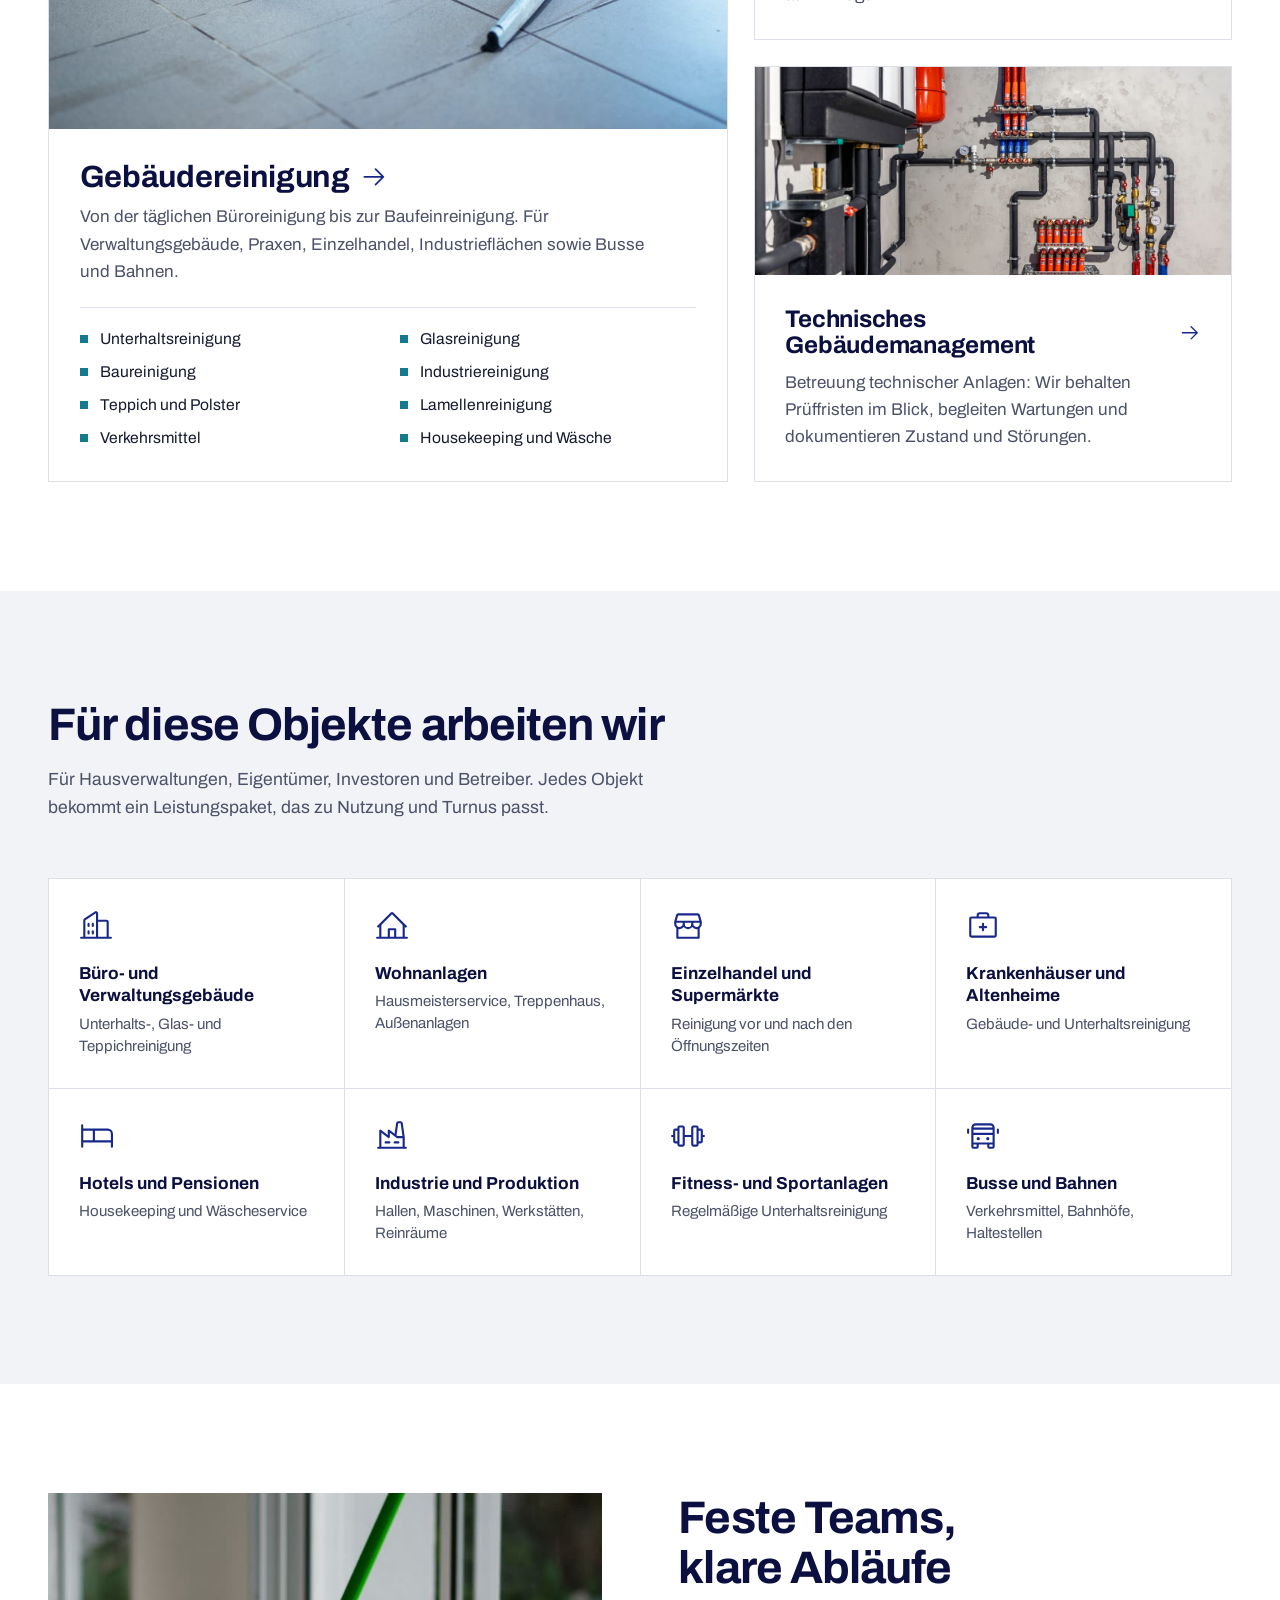
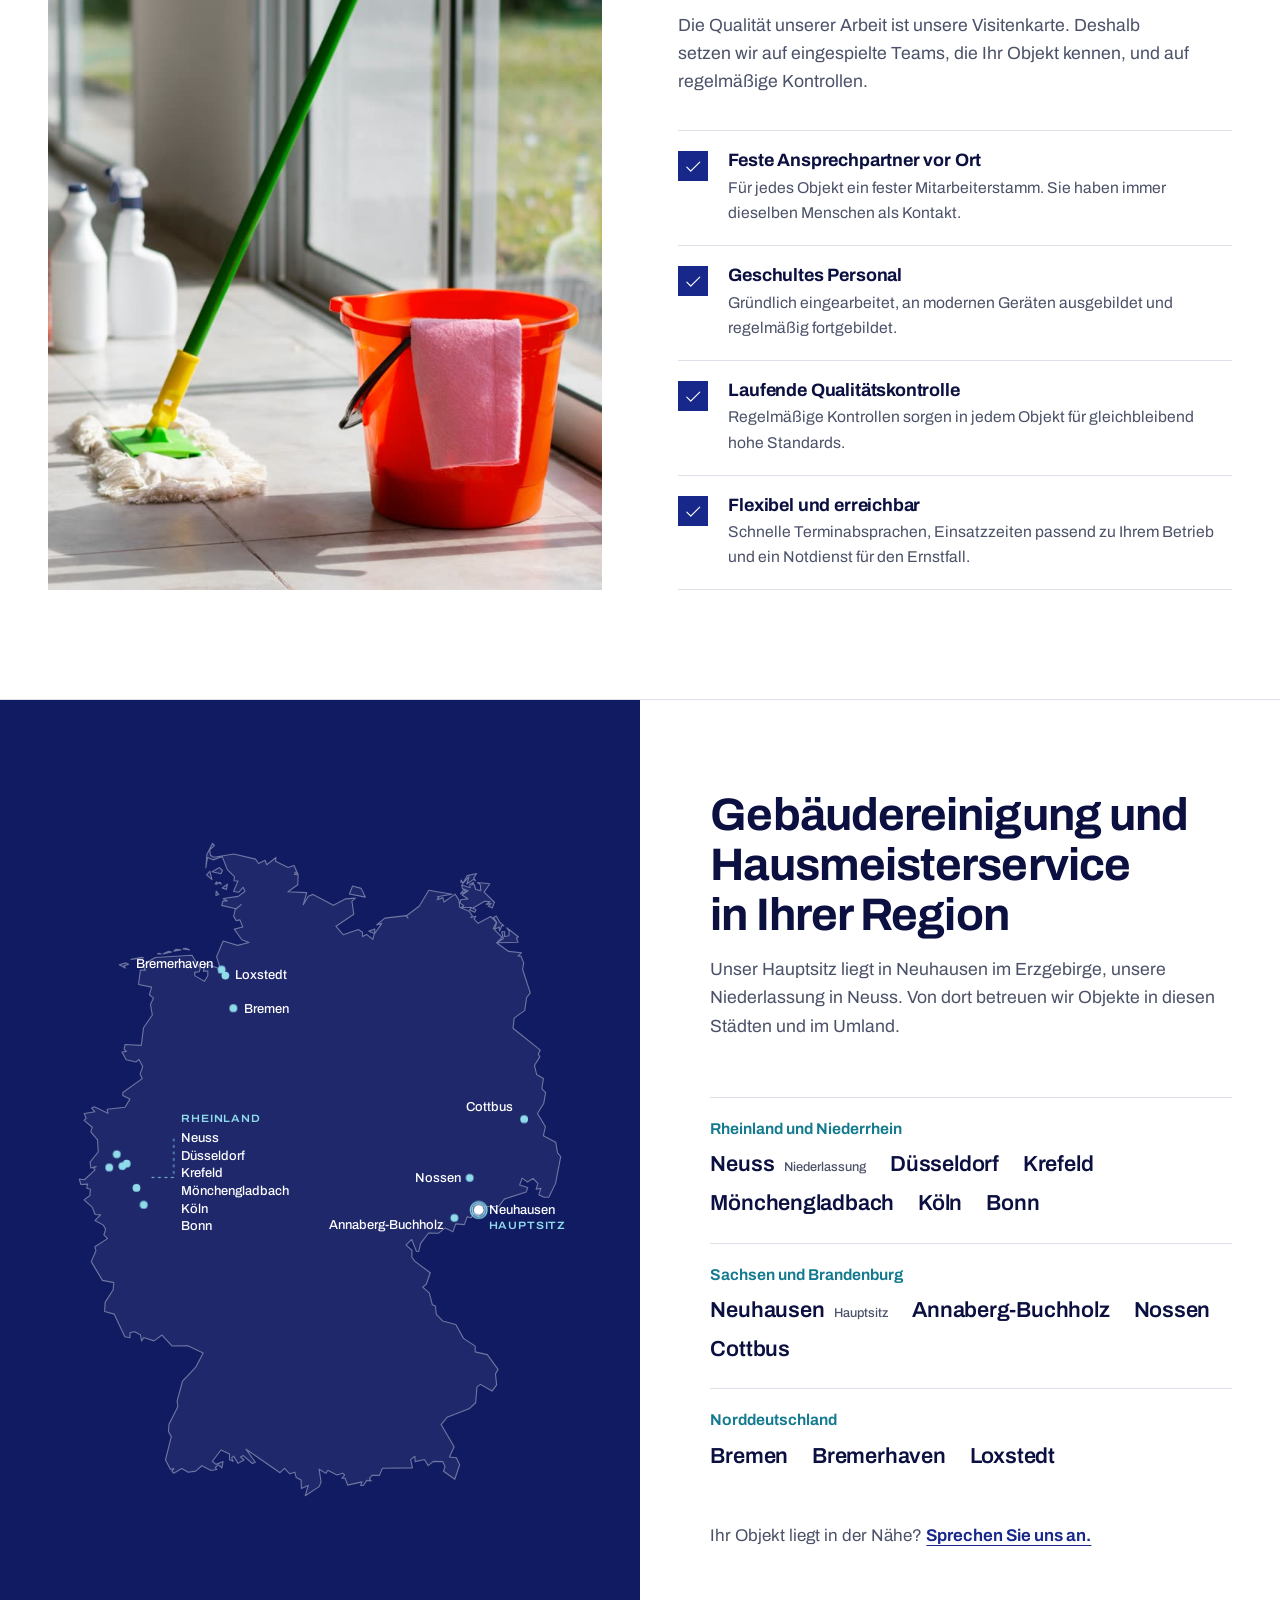
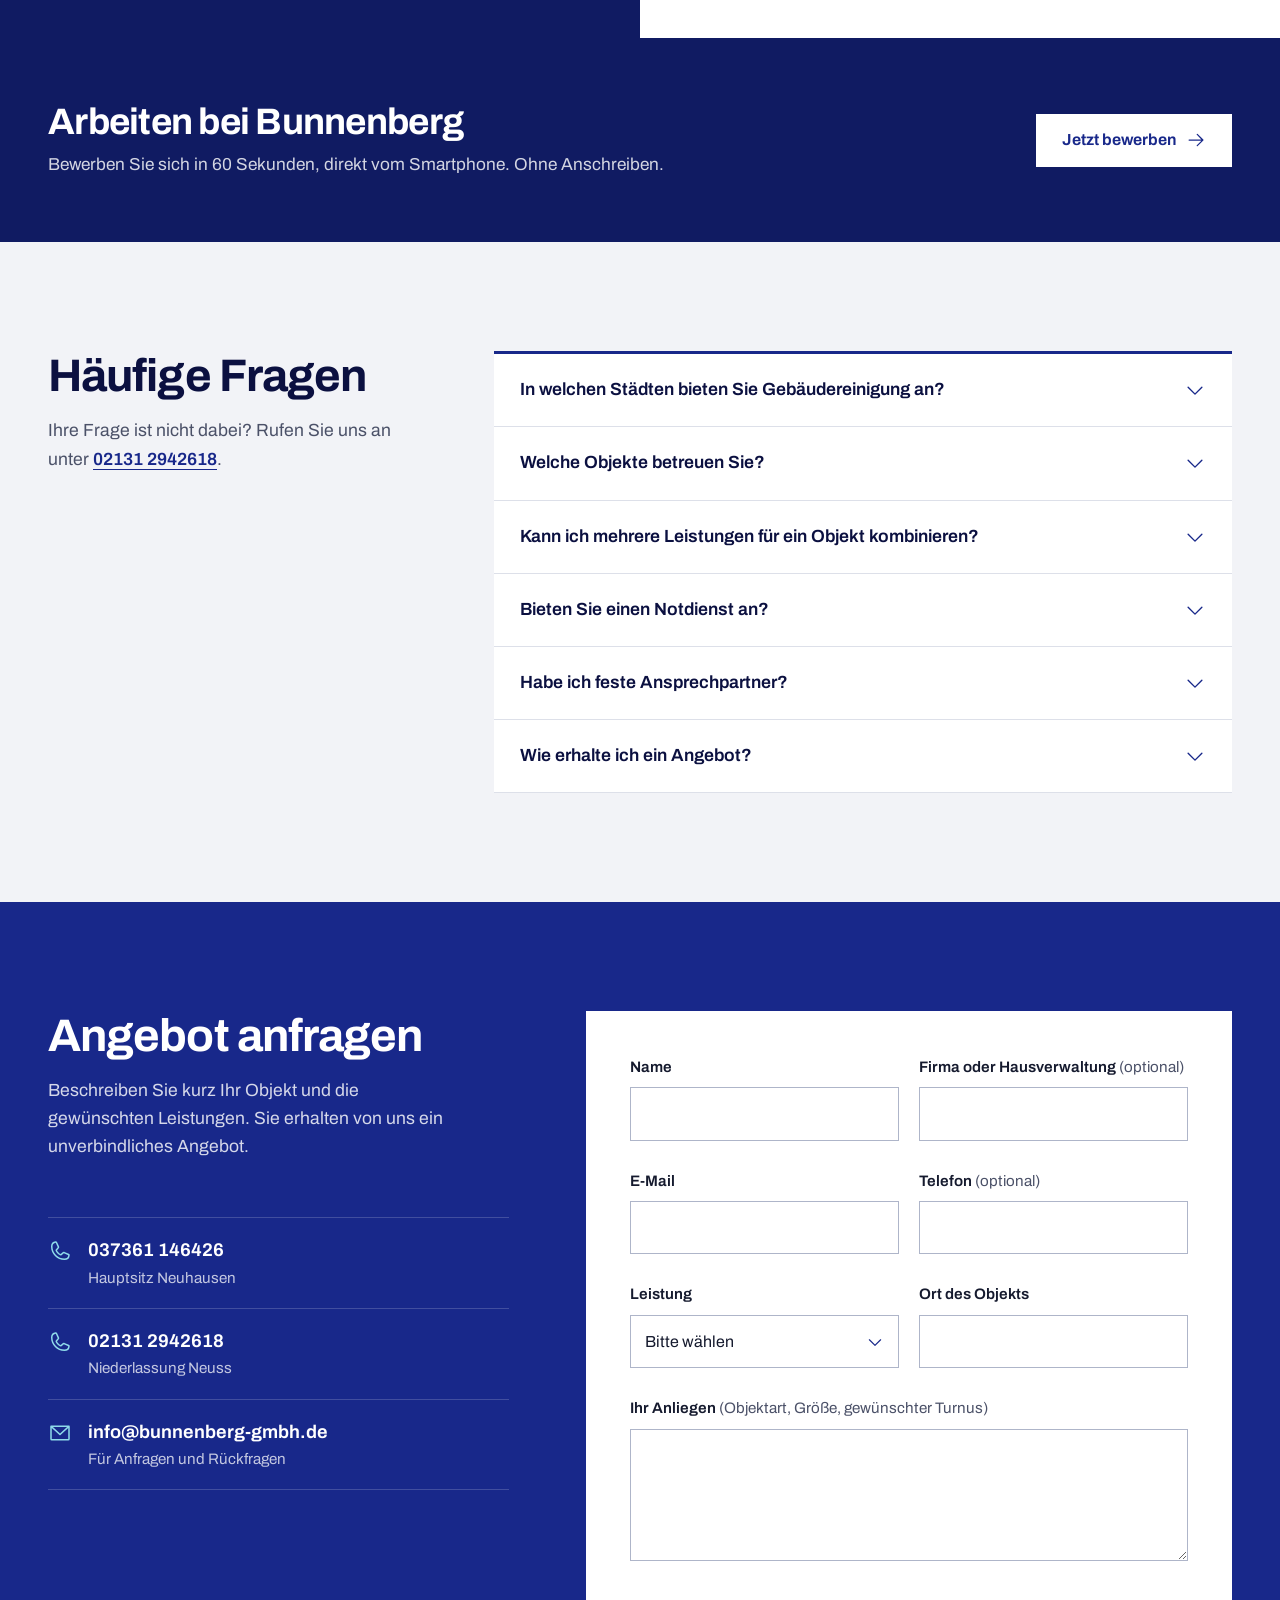
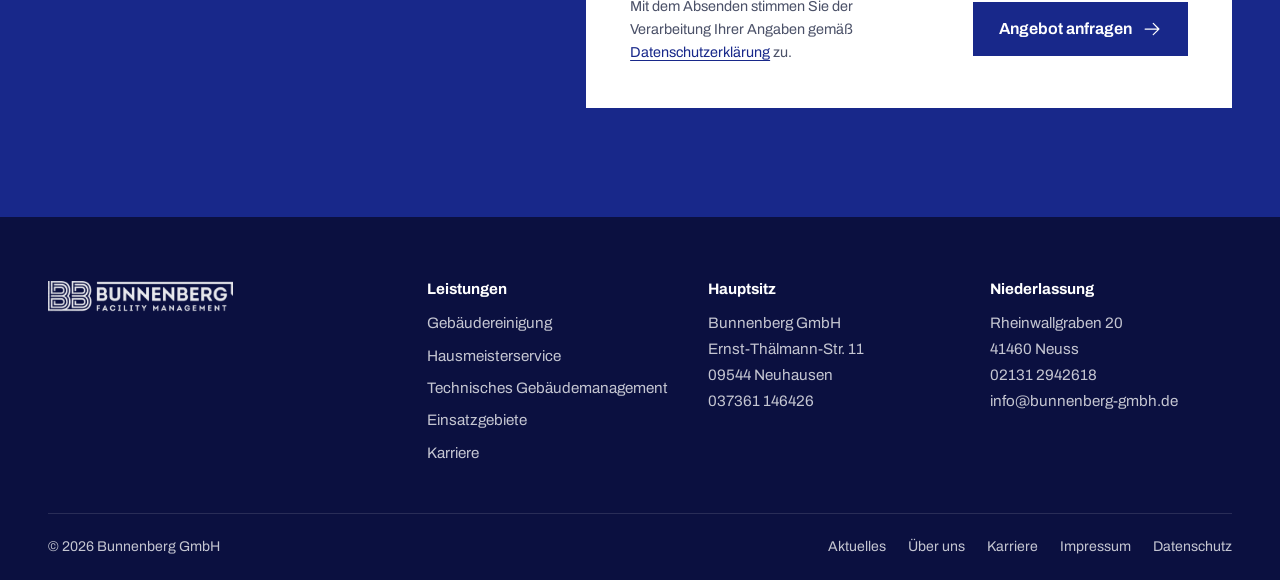
==== commit a5438d38: "Karriereseite mit Express-Bewerbung, Google-Bewertung entfernt Co-Authored-By: Claude Opus 5.5 <nore" ====
--- a/index.html
+++ b/index.html
@@ -30,7 +30,7 @@
       <li><a href="tel:+4921312942618"><svg class="icon" aria-hidden="true" focusable="false" viewBox="0 0 256 256" fill="currentColor"><path d="M222.37,158.46l-47.11-21.11-.13-.06a16,16,0,0,0-15.17,1.4,8.12,8.12,0,0,0-.75.56L134.87,160c-15.42-7.49-31.34-23.29-38.83-38.51l20.78-24.71c.2-.25.39-.5.57-.77a16,16,0,0,0,1.32-15.06l0-.12L97.54,33.64a16,16,0,0,0-16.62-9.52A56.26,56.26,0,0,0,32,80c0,79.4,64.6,144,144,144a56.26,56.26,0,0,0,55.88-48.92A16,16,0,0,0,222.37,158.46ZM176,208A128.14,128.14,0,0,1,48,80,40.2,40.2,0,0,1,82.87,40a.61.61,0,0,0,0,.12l21,47L83.2,111.86a6.13,6.13,0,0,0-.57.77,16,16,0,0,0-1,15.7c9.06,18.53,27.73,37.06,46.46,46.11a16,16,0,0,0,15.75-1.14,8.44,8.44,0,0,0,.74-.56L168.89,152l47,21.05h0s.08,0,.11,0A40.21,40.21,0,0,1,176,208Z"/></svg> <span class="tb-label">Niederlassung Neuss</span> 02131 2942618</a></li>
       <li><a href="mailto:info@bunnenberg-gmbh.de"><svg class="icon" aria-hidden="true" focusable="false" viewBox="0 0 256 256" fill="currentColor"><path d="M224,48H32a8,8,0,0,0-8,8V192a16,16,0,0,0,16,16H216a16,16,0,0,0,16-16V56A8,8,0,0,0,224,48ZM203.43,64,128,133.15,52.57,64ZM216,192H40V74.19l82.59,75.71a8,8,0,0,0,10.82,0L216,74.19V192Z"/></svg> info@bunnenberg-gmbh.de</a></li>
     </ul>
-    <p class="topbar-rating"><span class="stars" aria-hidden="true"><svg class="icon" aria-hidden="true" focusable="false" viewBox="0 0 256 256" fill="currentColor"><path d="M234.29,114.85l-45,38.83L203,211.75a16.4,16.4,0,0,1-24.5,17.82L128,198.49,77.47,229.57A16.4,16.4,0,0,1,53,211.75l13.76-58.07-45-38.83A16.46,16.46,0,0,1,31.08,86l59-4.76,22.76-55.08a16.36,16.36,0,0,1,30.27,0l22.75,55.08,59,4.76a16.46,16.46,0,0,1,9.37,28.86Z"/></svg><svg class="icon" aria-hidden="true" focusable="false" viewBox="0 0 256 256" fill="currentColor"><path d="M234.29,114.85l-45,38.83L203,211.75a16.4,16.4,0,0,1-24.5,17.82L128,198.49,77.47,229.57A16.4,16.4,0,0,1,53,211.75l13.76-58.07-45-38.83A16.46,16.46,0,0,1,31.08,86l59-4.76,22.76-55.08a16.36,16.36,0,0,1,30.27,0l22.75,55.08,59,4.76a16.46,16.46,0,0,1,9.37,28.86Z"/></svg><svg class="icon" aria-hidden="true" focusable="false" viewBox="0 0 256 256" fill="currentColor"><path d="M234.29,114.85l-45,38.83L203,211.75a16.4,16.4,0,0,1-24.5,17.82L128,198.49,77.47,229.57A16.4,16.4,0,0,1,53,211.75l13.76-58.07-45-38.83A16.46,16.46,0,0,1,31.08,86l59-4.76,22.76-55.08a16.36,16.36,0,0,1,30.27,0l22.75,55.08,59,4.76a16.46,16.46,0,0,1,9.37,28.86Z"/></svg><svg class="icon" aria-hidden="true" focusable="false" viewBox="0 0 256 256" fill="currentColor"><path d="M234.29,114.85l-45,38.83L203,211.75a16.4,16.4,0,0,1-24.5,17.82L128,198.49,77.47,229.57A16.4,16.4,0,0,1,53,211.75l13.76-58.07-45-38.83A16.46,16.46,0,0,1,31.08,86l59-4.76,22.76-55.08a16.36,16.36,0,0,1,30.27,0l22.75,55.08,59,4.76a16.46,16.46,0,0,1,9.37,28.86Z"/></svg><svg class="icon" aria-hidden="true" focusable="false" viewBox="0 0 256 256" fill="currentColor"><path d="M234.29,114.85l-45,38.83L203,211.75a16.4,16.4,0,0,1-24.5,17.82L128,198.49,77.47,229.57A16.4,16.4,0,0,1,53,211.75l13.76-58.07-45-38.83A16.46,16.46,0,0,1,31.08,86l59-4.76,22.76-55.08a16.36,16.36,0,0,1,30.27,0l22.75,55.08,59,4.76a16.46,16.46,0,0,1,9.37,28.86Z"/></svg></span> 5,0<span class="tb-label"> bei Google</span></p>
+    <a class="topbar-jobs" href="karriere/"><svg class="icon" aria-hidden="true" focusable="false" viewBox="0 0 256 256" fill="currentColor"><path d="M216,56H176V48a24,24,0,0,0-24-24H104A24,24,0,0,0,80,48v8H40A16,16,0,0,0,24,72V200a16,16,0,0,0,16,16H216a16,16,0,0,0,16-16V72A16,16,0,0,0,216,56ZM96,48a8,8,0,0,1,8-8h48a8,8,0,0,1,8,8v8H96ZM216,72v41.61A184,184,0,0,1,128,136a184.07,184.07,0,0,1-88-22.38V72Zm0,128H40V131.64A200.19,200.19,0,0,0,128,152a200.25,200.25,0,0,0,88-20.37V200ZM104,112a8,8,0,0,1,8-8h32a8,8,0,0,1,0,16H112A8,8,0,0,1,104,112Z"/></svg> <span>Wir stellen ein<span class="tb-label">, jetzt bewerben</span></span></a>
   </div>
 </div>
 
@@ -71,23 +71,23 @@
       </div>
     </div>
     <ul class="facts" aria-label="Bunnenberg auf einen Blick">
-      <li class="fact-rating">
-        <span class="fact-big">5,0</span>
-        <span class="fact-text"><span class="stars" aria-hidden="true"><svg class="icon" aria-hidden="true" focusable="false" viewBox="0 0 256 256" fill="currentColor"><path d="M234.29,114.85l-45,38.83L203,211.75a16.4,16.4,0,0,1-24.5,17.82L128,198.49,77.47,229.57A16.4,16.4,0,0,1,53,211.75l13.76-58.07-45-38.83A16.46,16.46,0,0,1,31.08,86l59-4.76,22.76-55.08a16.36,16.36,0,0,1,30.27,0l22.75,55.08,59,4.76a16.46,16.46,0,0,1,9.37,28.86Z"/></svg><svg class="icon" aria-hidden="true" focusable="false" viewBox="0 0 256 256" fill="currentColor"><path d="M234.29,114.85l-45,38.83L203,211.75a16.4,16.4,0,0,1-24.5,17.82L128,198.49,77.47,229.57A16.4,16.4,0,0,1,53,211.75l13.76-58.07-45-38.83A16.46,16.46,0,0,1,31.08,86l59-4.76,22.76-55.08a16.36,16.36,0,0,1,30.27,0l22.75,55.08,59,4.76a16.46,16.46,0,0,1,9.37,28.86Z"/></svg><svg class="icon" aria-hidden="true" focusable="false" viewBox="0 0 256 256" fill="currentColor"><path d="M234.29,114.85l-45,38.83L203,211.75a16.4,16.4,0,0,1-24.5,17.82L128,198.49,77.47,229.57A16.4,16.4,0,0,1,53,211.75l13.76-58.07-45-38.83A16.46,16.46,0,0,1,31.08,86l59-4.76,22.76-55.08a16.36,16.36,0,0,1,30.27,0l22.75,55.08,59,4.76a16.46,16.46,0,0,1,9.37,28.86Z"/></svg><svg class="icon" aria-hidden="true" focusable="false" viewBox="0 0 256 256" fill="currentColor"><path d="M234.29,114.85l-45,38.83L203,211.75a16.4,16.4,0,0,1-24.5,17.82L128,198.49,77.47,229.57A16.4,16.4,0,0,1,53,211.75l13.76-58.07-45-38.83A16.46,16.46,0,0,1,31.08,86l59-4.76,22.76-55.08a16.36,16.36,0,0,1,30.27,0l22.75,55.08,59,4.76a16.46,16.46,0,0,1,9.37,28.86Z"/></svg><svg class="icon" aria-hidden="true" focusable="false" viewBox="0 0 256 256" fill="currentColor"><path d="M234.29,114.85l-45,38.83L203,211.75a16.4,16.4,0,0,1-24.5,17.82L128,198.49,77.47,229.57A16.4,16.4,0,0,1,53,211.75l13.76-58.07-45-38.83A16.46,16.46,0,0,1,31.08,86l59-4.76,22.76-55.08a16.36,16.36,0,0,1,30.27,0l22.75,55.08,59,4.76a16.46,16.46,0,0,1,9.37,28.86Z"/></svg></span>Bewertung bei Google</span>
-      </li>
       <li>
         <span class="fact-big">12</span>
         <span class="fact-text">Einsatzorte in fünf Bundesländern</span>
       </li>
       <li>
+        <svg class="icon fact-icon" aria-hidden="true" focusable="false" viewBox="0 0 256 256" fill="currentColor"><path d="M225.86,102.82c-3.77-3.94-7.67-8-9.14-11.57-1.36-3.27-1.44-8.69-1.52-13.94-.15-9.76-.31-20.82-8-28.51s-18.75-7.85-28.51-8c-5.25-.08-10.67-.16-13.94-1.52-3.56-1.47-7.63-5.37-11.57-9.14C146.28,23.51,138.44,16,128,16s-18.27,7.51-25.18,14.14c-3.94,3.77-8,7.67-11.57,9.14C88,40.64,82.56,40.72,77.31,40.8c-9.76.15-20.82.31-28.51,8S41,67.55,40.8,77.31c-.08,5.25-.16,10.67-1.52,13.94-1.47,3.56-5.37,7.63-9.14,11.57C23.51,109.72,16,117.56,16,128s7.51,18.27,14.14,25.18c3.77,3.94,7.67,8,9.14,11.57,1.36,3.27,1.44,8.69,1.52,13.94.15,9.76.31,20.82,8,28.51s18.75,7.85,28.51,8c5.25.08,10.67.16,13.94,1.52,3.56,1.47,7.63,5.37,11.57,9.14C109.72,232.49,117.56,240,128,240s18.27-7.51,25.18-14.14c3.94-3.77,8-7.67,11.57-9.14,3.27-1.36,8.69-1.44,13.94-1.52,9.76-.15,20.82-.31,28.51-8s7.85-18.75,8-28.51c.08-5.25.16-10.67,1.52-13.94,1.47-3.56,5.37-7.63,9.14-11.57C232.49,146.28,240,138.44,240,128S232.49,109.73,225.86,102.82Zm-11.55,39.29c-4.79,5-9.75,10.17-12.38,16.52-2.52,6.1-2.63,13.07-2.73,19.82-.1,7-.21,14.33-3.32,17.43s-10.39,3.22-17.43,3.32c-6.75.1-13.72.21-19.82,2.73-6.35,2.63-11.52,7.59-16.52,12.38S132,224,128,224s-9.15-4.92-14.11-9.69-10.17-9.75-16.52-12.38c-6.1-2.52-13.07-2.63-19.82-2.73-7-.1-14.33-.21-17.43-3.32s-3.22-10.39-3.32-17.43c-.1-6.75-.21-13.72-2.73-19.82-2.63-6.35-7.59-11.52-12.38-16.52S32,132,32,128s4.92-9.15,9.69-14.11,9.75-10.17,12.38-16.52c2.52-6.1,2.63-13.07,2.73-19.82.1-7,.21-14.33,3.32-17.43S70.51,56.9,77.55,56.8c6.75-.1,13.72-.21,19.82-2.73,6.35-2.63,11.52-7.59,16.52-12.38S124,32,128,32s9.15,4.92,14.11,9.69,10.17,9.75,16.52,12.38c6.1,2.52,13.07,2.63,19.82,2.73,7,.1,14.33.21,17.43,3.32s3.22,10.39,3.32,17.43c.1,6.75.21,13.72,2.73,19.82,2.63,6.35,7.59,11.52,12.38,16.52S224,124,224,128,219.08,137.15,214.31,142.11ZM173.66,98.34a8,8,0,0,1,0,11.32l-56,56a8,8,0,0,1-11.32,0l-24-24a8,8,0,0,1,11.32-11.32L112,148.69l50.34-50.35A8,8,0,0,1,173.66,98.34Z"/></svg>
+        <span class="fact-text"><strong>Meisterbetrieb</strong>Mit eigenem Notdienst</span>
+      </li>
+    <li>
         <svg class="icon fact-icon" aria-hidden="true" focusable="false" viewBox="0 0 256 256" fill="currentColor"><path d="M244.8,150.4a8,8,0,0,1-11.2-1.6A51.6,51.6,0,0,0,192,128a8,8,0,0,1-7.37-4.89,8,8,0,0,1,0-6.22A8,8,0,0,1,192,112a24,24,0,1,0-23.24-30,8,8,0,1,1-15.5-4A40,40,0,1,1,219,117.51a67.94,67.94,0,0,1,27.43,21.68A8,8,0,0,1,244.8,150.4ZM190.92,212a8,8,0,1,1-13.84,8,57,57,0,0,0-98.16,0,8,8,0,1,1-13.84-8,72.06,72.06,0,0,1,33.74-29.92,48,48,0,1,1,58.36,0A72.06,72.06,0,0,1,190.92,212ZM128,176a32,32,0,1,0-32-32A32,32,0,0,0,128,176ZM72,120a8,8,0,0,0-8-8A24,24,0,1,1,87.24,82a8,8,0,1,0,15.5-4A40,40,0,1,0,37,117.51,67.94,67.94,0,0,0,9.6,139.19a8,8,0,1,0,12.8,9.61A51.6,51.6,0,0,1,64,128,8,8,0,0,0,72,120Z"/></svg>
         <span class="fact-text"><strong>Feste Teams</strong>Ein Mitarbeiterstamm pro Objekt</span>
       </li>
       <li>
-        <svg class="icon fact-icon" aria-hidden="true" focusable="false" viewBox="0 0 256 256" fill="currentColor"><path d="M225.86,102.82c-3.77-3.94-7.67-8-9.14-11.57-1.36-3.27-1.44-8.69-1.52-13.94-.15-9.76-.31-20.82-8-28.51s-18.75-7.85-28.51-8c-5.25-.08-10.67-.16-13.94-1.52-3.56-1.47-7.63-5.37-11.57-9.14C146.28,23.51,138.44,16,128,16s-18.27,7.51-25.18,14.14c-3.94,3.77-8,7.67-11.57,9.14C88,40.64,82.56,40.72,77.31,40.8c-9.76.15-20.82.31-28.51,8S41,67.55,40.8,77.31c-.08,5.25-.16,10.67-1.52,13.94-1.47,3.56-5.37,7.63-9.14,11.57C23.51,109.72,16,117.56,16,128s7.51,18.27,14.14,25.18c3.77,3.94,7.67,8,9.14,11.57,1.36,3.27,1.44,8.69,1.52,13.94.15,9.76.31,20.82,8,28.51s18.75,7.85,28.51,8c5.25.08,10.67.16,13.94,1.52,3.56,1.47,7.63,5.37,11.57,9.14C109.72,232.49,117.56,240,128,240s18.27-7.51,25.18-14.14c3.94-3.77,8-7.67,11.57-9.14,3.27-1.36,8.69-1.44,13.94-1.52,9.76-.15,20.82-.31,28.51-8s7.85-18.75,8-28.51c.08-5.25.16-10.67,1.52-13.94,1.47-3.56,5.37-7.63,9.14-11.57C232.49,146.28,240,138.44,240,128S232.49,109.73,225.86,102.82Zm-11.55,39.29c-4.79,5-9.75,10.17-12.38,16.52-2.52,6.1-2.63,13.07-2.73,19.82-.1,7-.21,14.33-3.32,17.43s-10.39,3.22-17.43,3.32c-6.75.1-13.72.21-19.82,2.73-6.35,2.63-11.52,7.59-16.52,12.38S132,224,128,224s-9.15-4.92-14.11-9.69-10.17-9.75-16.52-12.38c-6.1-2.52-13.07-2.63-19.82-2.73-7-.1-14.33-.21-17.43-3.32s-3.22-10.39-3.32-17.43c-.1-6.75-.21-13.72-2.73-19.82-2.63-6.35-7.59-11.52-12.38-16.52S32,132,32,128s4.92-9.15,9.69-14.11,9.75-10.17,12.38-16.52c2.52-6.1,2.63-13.07,2.73-19.82.1-7,.21-14.33,3.32-17.43S70.51,56.9,77.55,56.8c6.75-.1,13.72-.21,19.82-2.73,6.35-2.63,11.52-7.59,16.52-12.38S124,32,128,32s9.15,4.92,14.11,9.69,10.17,9.75,16.52,12.38c6.1,2.52,13.07,2.63,19.82,2.73,7,.1,14.33.21,17.43,3.32s3.22,10.39,3.32,17.43c.1,6.75.21,13.72,2.73,19.82,2.63,6.35,7.59,11.52,12.38,16.52S224,124,224,128,219.08,137.15,214.31,142.11ZM173.66,98.34a8,8,0,0,1,0,11.32l-56,56a8,8,0,0,1-11.32,0l-24-24a8,8,0,0,1,11.32-11.32L112,148.69l50.34-50.35A8,8,0,0,1,173.66,98.34Z"/></svg>
-        <span class="fact-text"><strong>Meisterbetrieb</strong>Mit eigenem Notdienst</span>
+        <svg class="icon fact-icon" aria-hidden="true" focusable="false" viewBox="0 0 256 256" fill="currentColor"><path d="M230.91,172A8,8,0,0,1,228,182.91l-96,56a8,8,0,0,1-8.06,0l-96-56A8,8,0,0,1,36,169.09l92,53.65,92-53.65A8,8,0,0,1,230.91,172ZM220,121.09l-92,53.65L36,121.09A8,8,0,0,0,28,134.91l96,56a8,8,0,0,0,8.06,0l96-56A8,8,0,1,0,220,121.09ZM24,80a8,8,0,0,1,4-6.91l96-56a8,8,0,0,1,8.06,0l96,56a8,8,0,0,1,0,13.82l-96,56a8,8,0,0,1-8.06,0l-96-56A8,8,0,0,1,24,80Zm23.88,0L128,126.74,208.12,80,128,33.26Z"/></svg>
+        <span class="fact-text"><strong>Aus einer Hand</strong>Reinigung, Hausmeister, Technik</span>
       </li>
-    </ul>
+      </ul>
   </div>
 </section>
 
@@ -212,6 +212,16 @@
       </div>
       <p class="areas-note reveal">Ihr Objekt liegt in der Nähe? <a href="#anfrage">Sprechen Sie uns an.</a></p>
     </div>
+  </div>
+</section>
+
+<section class="jobs" aria-labelledby="jobs-titel">
+  <div class="wrap jobs-inner reveal">
+    <div>
+      <h2 id="jobs-titel">Arbeiten bei Bunnenberg</h2>
+      <p>Bewerben Sie sich in 60 Sekunden, direkt vom Smartphone. Ohne Anschreiben.</p>
+    </div>
+    <a class="btn btn-light" href="karriere/">Jetzt bewerben <svg class="icon icon-arrow" aria-hidden="true" focusable="false" viewBox="0 0 256 256" fill="currentColor"><path d="M221.66,133.66l-72,72a8,8,0,0,1-11.32-11.32L196.69,136H40a8,8,0,0,1,0-16H196.69L138.34,61.66a8,8,0,0,1,11.32-11.32l72,72A8,8,0,0,1,221.66,133.66Z"/></svg></a>
   </div>
 </section>
 
@@ -290,6 +300,7 @@
         <li><a href="hausmeister-gebaeudemanagement/">Hausmeisterservice</a></li>
         <li><a href="hausmeister-gebaeudemanagement/#technisches-gebaeudemanagement">Technisches Gebäudemanagement</a></li>
         <li><a href="#einsatzgebiete">Einsatzgebiete</a></li>
+        <li><a href="karriere/">Karriere</a></li>
       </ul>
     </div>
     <div>
@@ -306,6 +317,7 @@
     <ul>
       <li><a href="aktuelles/">Aktuelles</a></li>
       <li><a href="ueber-uns/">Über uns</a></li>
+      <li><a href="karriere/">Karriere</a></li>
       <li><a href="impressum/">Impressum</a></li>
       <li><a href="datenschutz/">Datenschutz</a></li>
     </ul>
--- a/assets/css/style.css
+++ b/assets/css/style.css
@@ -325,3 +325,58 @@
   .topbar-contacts li a, .topbar-rating { font-size: 0.8rem; }
 }
 @media (max-width: 380px) { .topbar-contacts li:nth-child(2) { display: none; } }
+
+/* Topbar: Hinweis Karriere */
+.topbar-jobs { color: #fff; font-weight: 600; }
+.topbar-jobs .icon { color: var(--teal-light); }
+.topbar-jobs:hover { text-decoration: underline; }
+
+/* Startseite: Karriere-Band */
+.jobs { background: var(--navy-deep); color: #fff; }
+.jobs-inner { display: flex; flex-wrap: wrap; align-items: center; justify-content: space-between; gap: 20px 40px; padding-block: clamp(40px, 5vw, 64px); }
+.jobs h2 { color: #fff; font-size: clamp(1.6rem, 1.2rem + 1.4vw, 2.3rem); }
+.jobs p { margin-top: 8px; color: rgba(255, 255, 255, 0.82); font-size: 1.08rem; }
+
+/* Karriere-Seite */
+.job-hero { background: var(--grey); padding-block: clamp(48px, 7vw, 104px); }
+.job-grid { display: grid; grid-template-columns: minmax(0, 5fr) minmax(0, 6fr); gap: clamp(32px, 6vw, 96px); align-items: start; }
+.job-intro h1 { font-size: clamp(2.1rem, 1.3rem + 2.6vw, 3.4rem); color: var(--navy-ink); letter-spacing: -0.028em; }
+.job-lead { margin-top: 18px; font-size: clamp(1.1rem, 1rem + 0.4vw, 1.3rem); color: var(--ink-soft); max-width: 36ch; }
+.job-points { list-style: none; margin: 36px 0 0; padding: 0; }
+.job-points li { display: grid; grid-template-columns: 34px 1fr; gap: 16px; padding: 18px 0; border-top: 1px solid var(--line); }
+.job-points h2 { font-size: 1.1rem; color: var(--navy-ink); letter-spacing: -0.01em; }
+.job-points p { margin-top: 4px; color: var(--ink-soft); font-size: 0.98rem; }
+.job-form { border-top: 4px solid var(--navy); }
+.form-title { font-size: 1.5rem; color: var(--navy-ink); margin-bottom: 22px; }
+.field .label { font-weight: 620; font-size: 0.95rem; }
+.upload { display: flex; align-items: center; gap: 12px; min-height: 56px; padding: 12px 16px; border: 1px dashed #8f97b0; background: #fafbfd; cursor: pointer; font-weight: 600; color: var(--navy); transition: border-color 0.2s var(--ease), background-color 0.2s var(--ease); }
+.upload .icon { width: 22px; height: 22px; }
+.upload:hover { border-color: var(--navy); background: #f2f4fb; }
+.upload-text { overflow: hidden; text-overflow: ellipsis; white-space: nowrap; }
+input[type="file"]:focus-visible + .error, .upload:focus-within { outline: 2px solid var(--teal); }
+#b-cv:focus-visible ~ .upload, .field:has(#b-cv:focus-visible) .upload { outline: 2px solid var(--teal); outline-offset: 3px; }
+.field.check { grid-template-columns: 22px 1fr; column-gap: 12px; align-items: start; }
+.field.check input { width: 22px; height: 22px; min-height: 0; margin: 2px 0 0; accent-color: var(--navy); }
+.field.check label { font-weight: 400; font-size: 0.94rem; color: var(--ink-soft); }
+.field.check label a { color: var(--navy); }
+.field.check .error { grid-column: 1 / -1; }
+.btn-block { width: 100%; justify-content: center; margin-top: 24px; padding-block: 1.2em; }
+
+@media (max-width: 960px) {
+  .job-grid { grid-template-columns: 1fr; }
+  .job-form { order: -1; }
+}
+@media (max-width: 640px) {
+  .job-hero { padding-block: 32px 48px; }
+  .jobs .btn { width: 100%; justify-content: center; }
+}
+.field { position: relative; }
+.sr-only { left: 0; top: 0; }
+@media (max-width: 640px) { .topbar-jobs { display: none; } }
+@media (max-width: 960px) {
+  .job-intro { display: contents; }
+  .job-intro h1 { order: 0; }
+  .job-lead { order: 1; margin-top: -16px; }
+  .job-form { order: 2; }
+  .job-points { order: 3; margin-top: 8px; }
+}
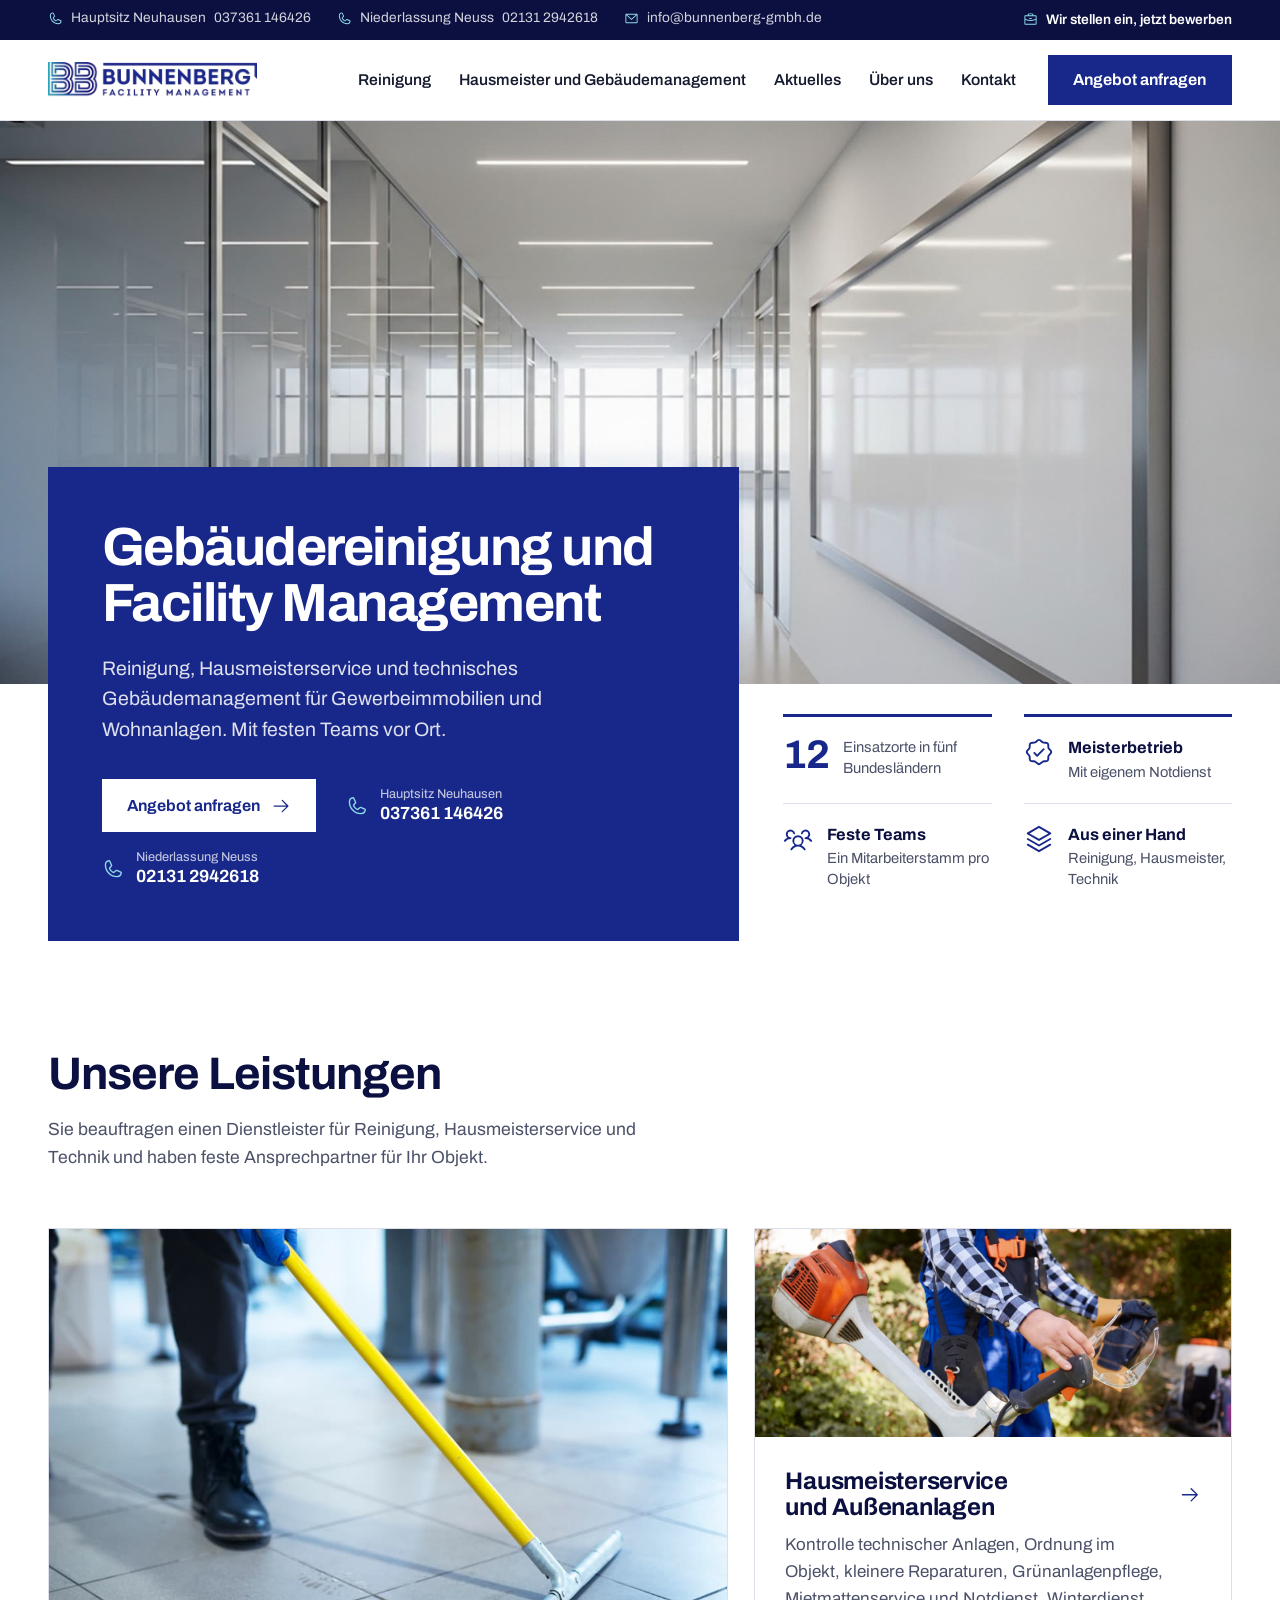
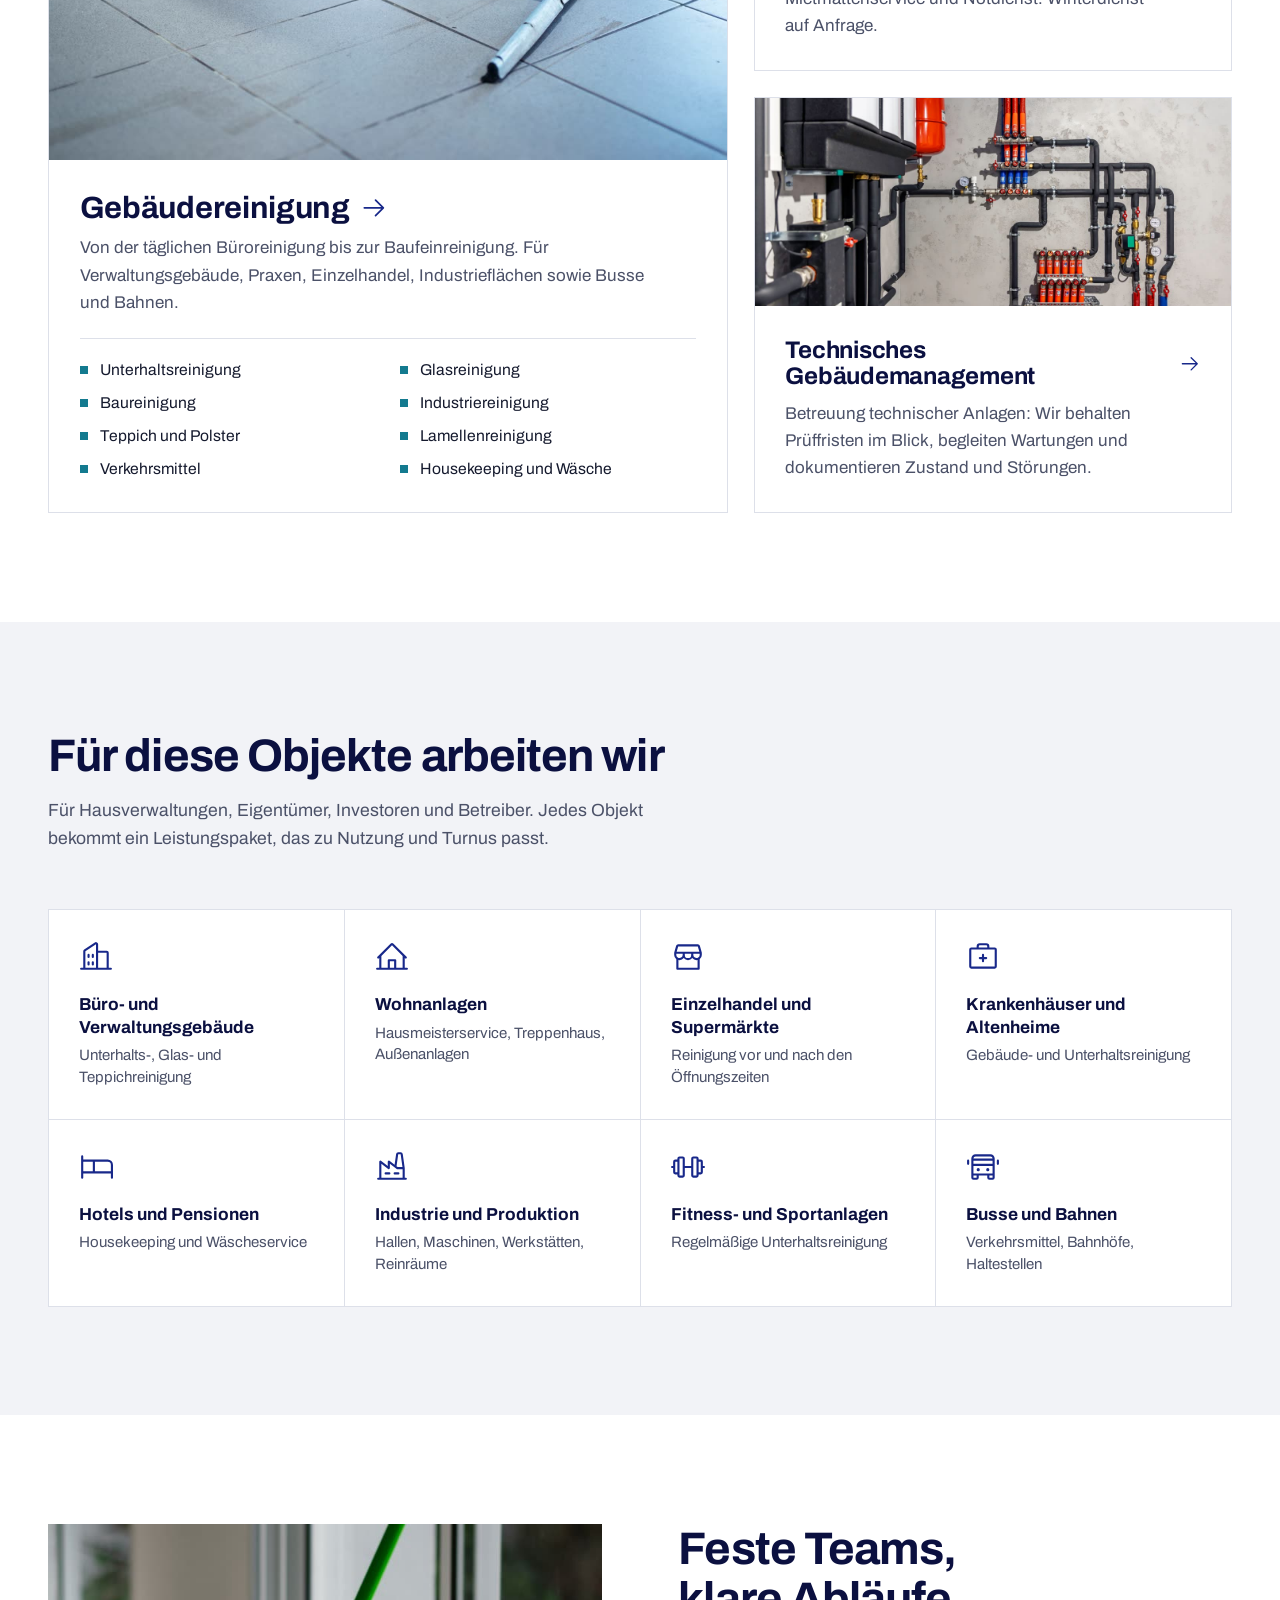
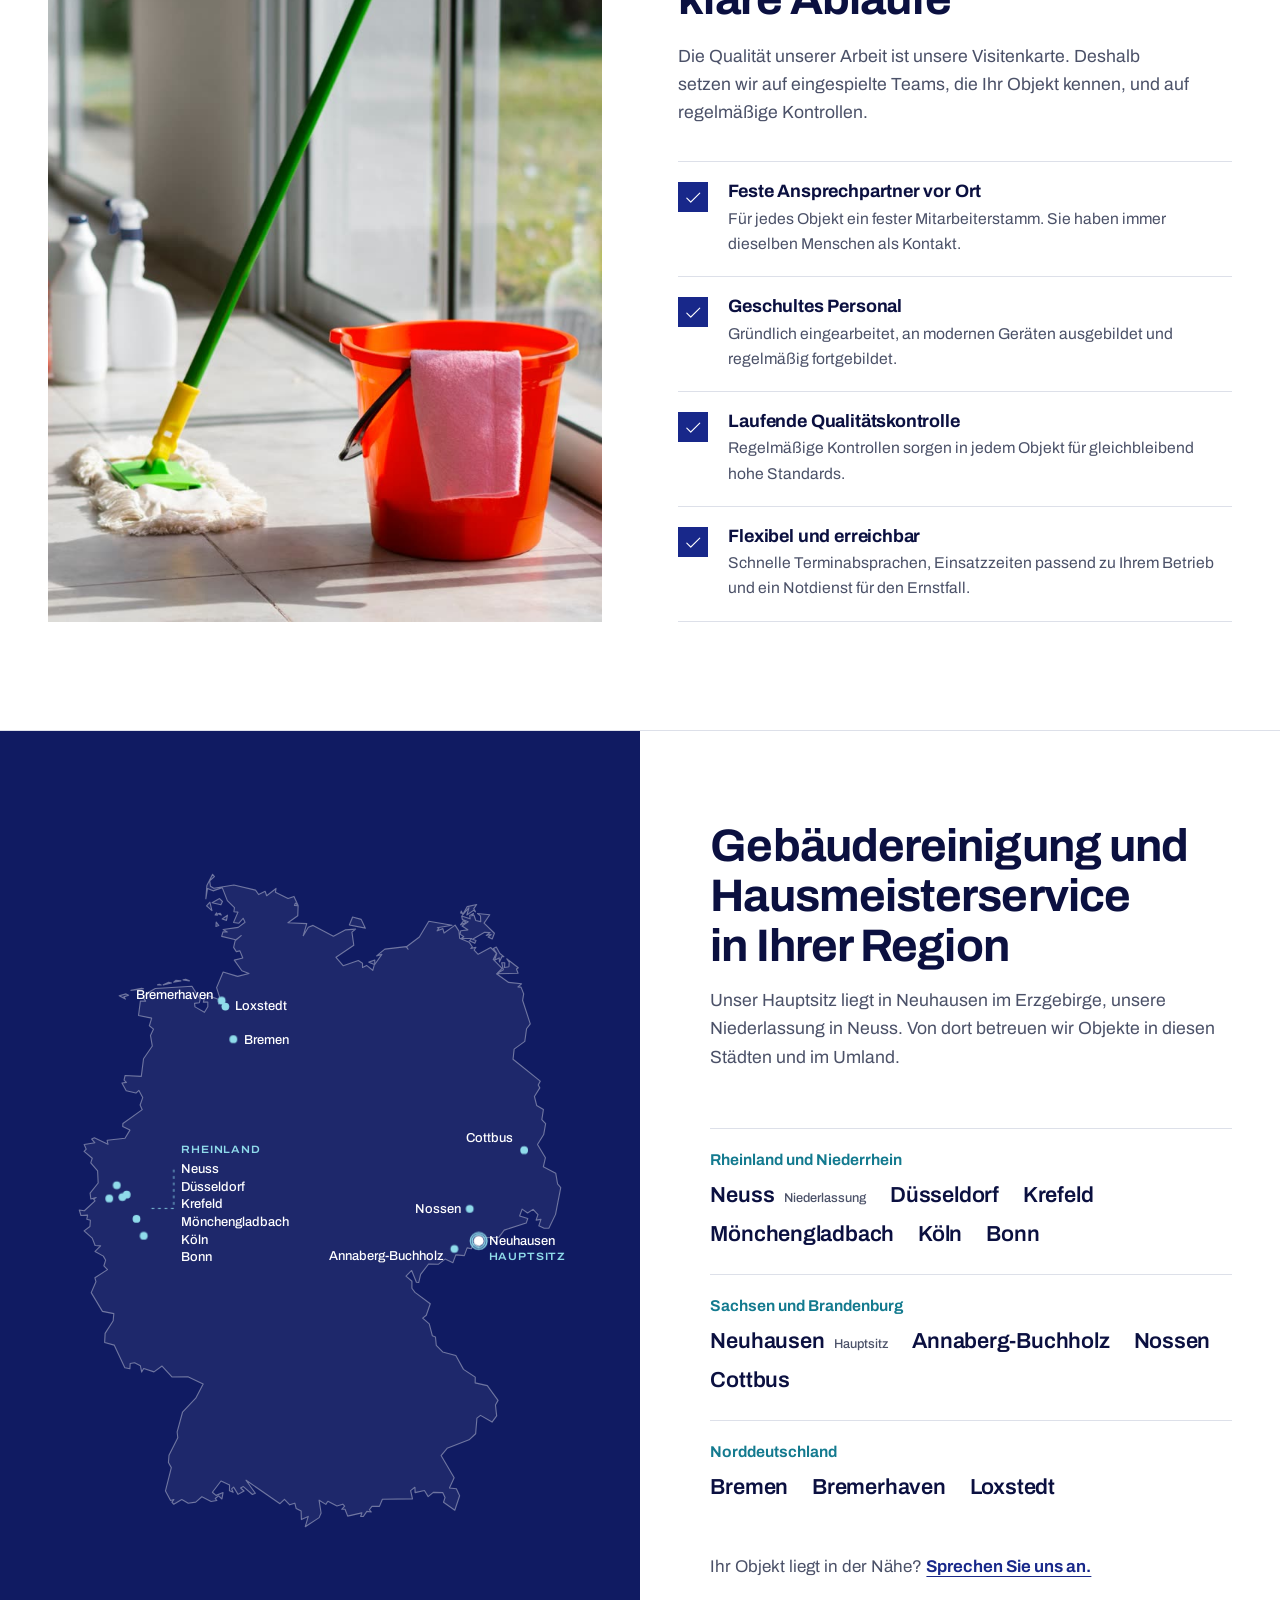
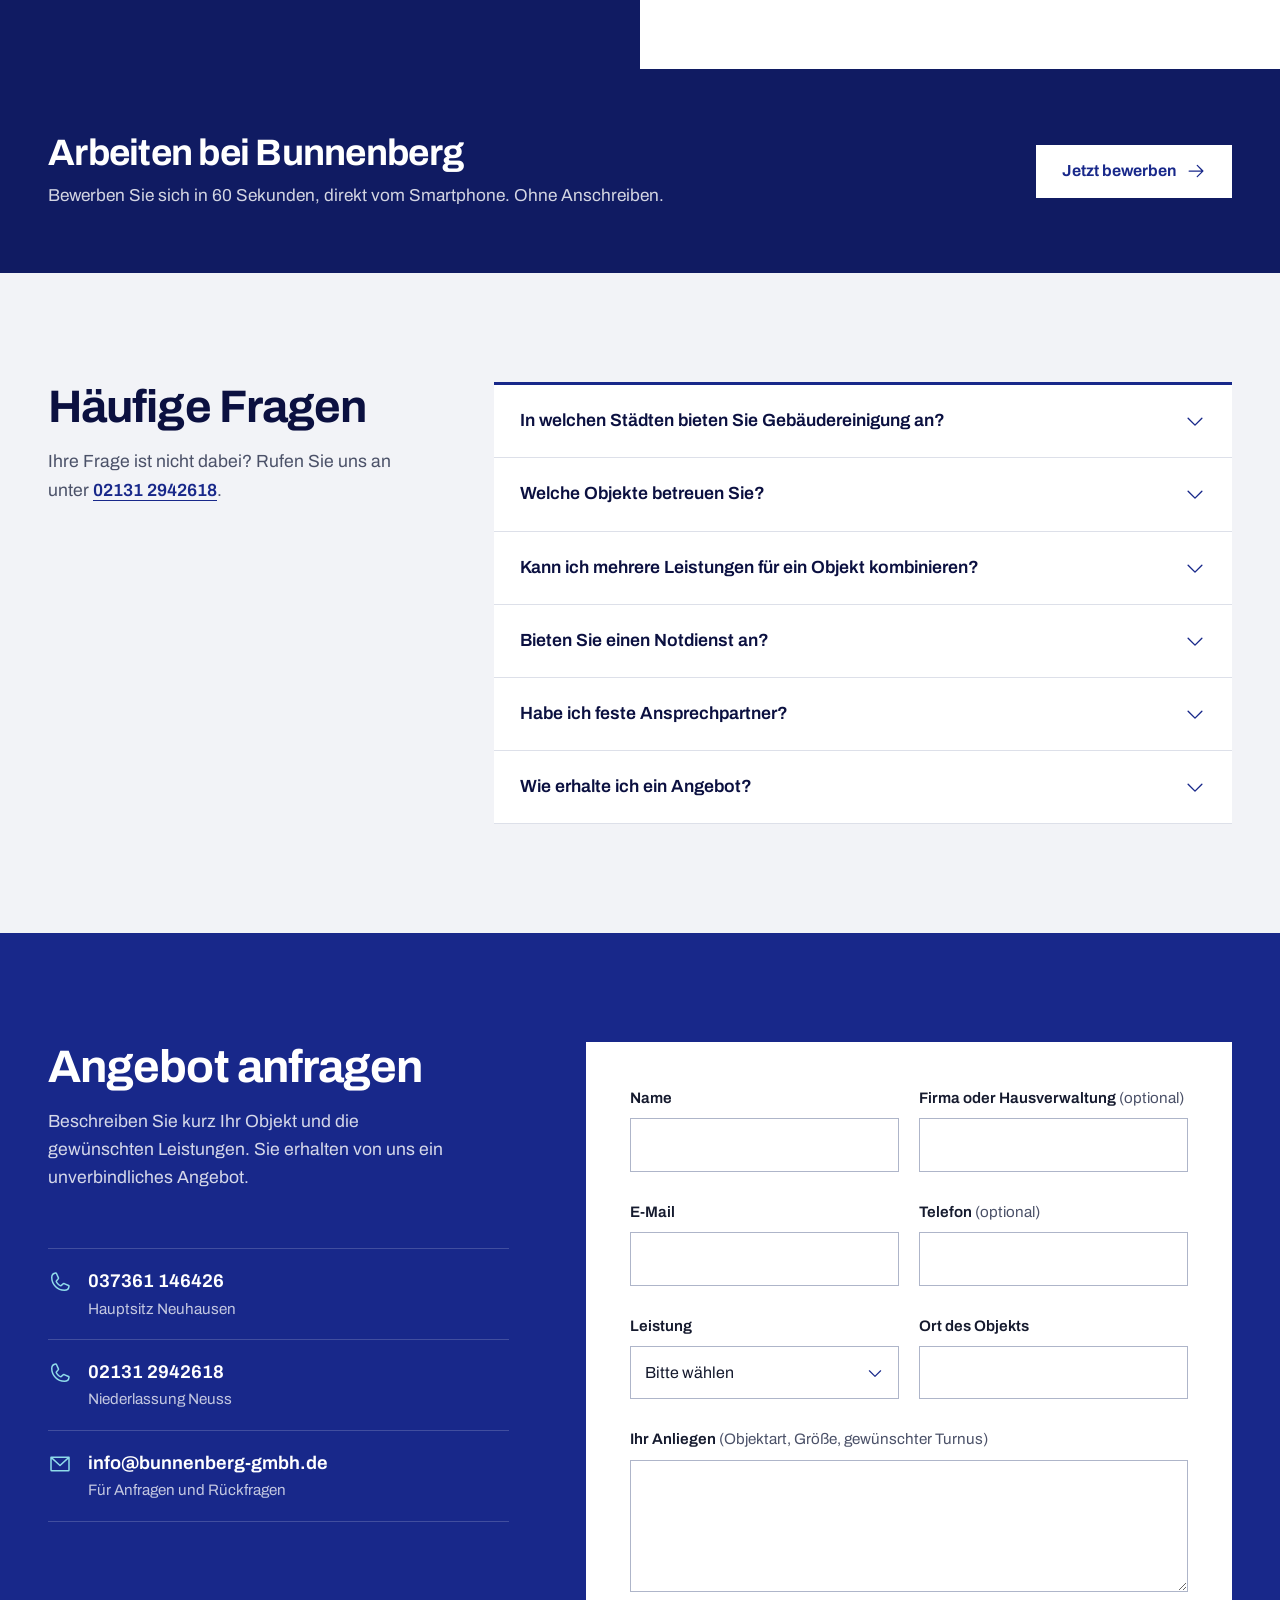
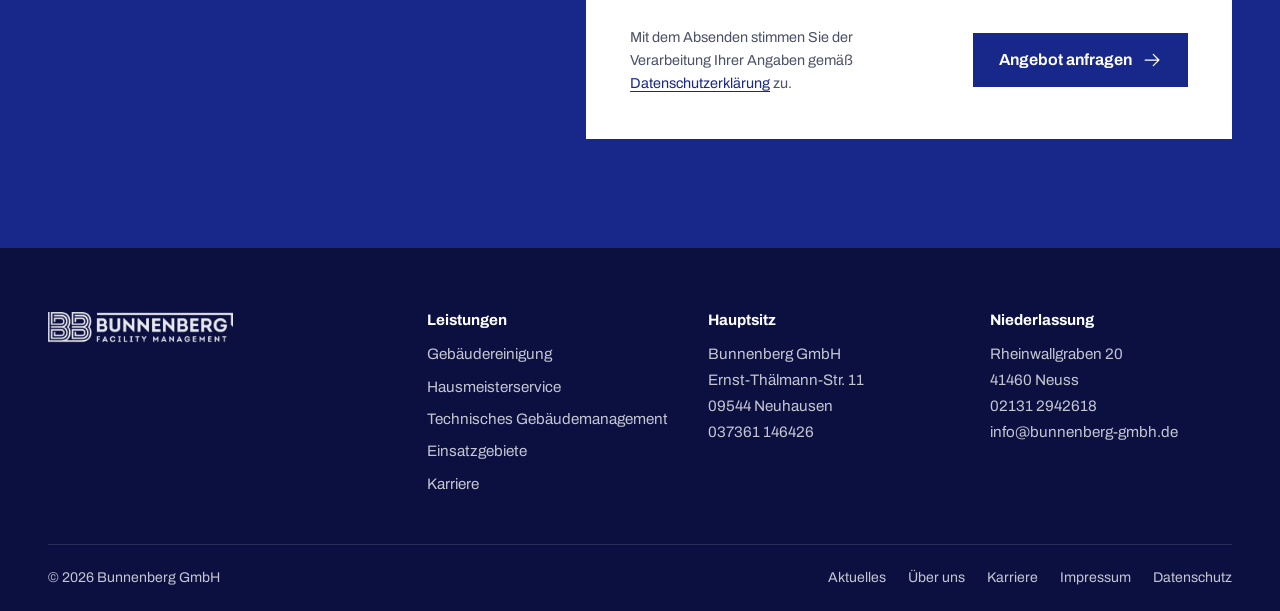
==== commit e0965739: "Hero: Neusser Nummer neben Angebot anfragen Co-Authored-By: Claude Opus 5.5 <noreply@anthropic.com> " ====
--- a/index.html
+++ b/index.html
@@ -67,7 +67,8 @@
       <p class="hero-lead">Reinigung, Hausmeisterservice und technisches Gebäudemanagement für Gewerbeimmobilien und Wohnanlagen. Mit festen Teams vor Ort.</p>
       <div class="hero-actions">
         <a class="btn btn-light" href="#anfrage">Angebot anfragen <svg class="icon icon-arrow" aria-hidden="true" focusable="false" viewBox="0 0 256 256" fill="currentColor"><path d="M221.66,133.66l-72,72a8,8,0,0,1-11.32-11.32L196.69,136H40a8,8,0,0,1,0-16H196.69L138.34,61.66a8,8,0,0,1,11.32-11.32l72,72A8,8,0,0,1,221.66,133.66Z"/></svg></a>
-        <a class="hero-phone" href="tel:+4937361146426"><svg class="icon" aria-hidden="true" focusable="false" viewBox="0 0 256 256" fill="currentColor"><path d="M222.37,158.46l-47.11-21.11-.13-.06a16,16,0,0,0-15.17,1.4,8.12,8.12,0,0,0-.75.56L134.87,160c-15.42-7.49-31.34-23.29-38.83-38.51l20.78-24.71c.2-.25.39-.5.57-.77a16,16,0,0,0,1.32-15.06l0-.12L97.54,33.64a16,16,0,0,0-16.62-9.52A56.26,56.26,0,0,0,32,80c0,79.4,64.6,144,144,144a56.26,56.26,0,0,0,55.88-48.92A16,16,0,0,0,222.37,158.46ZM176,208A128.14,128.14,0,0,1,48,80,40.2,40.2,0,0,1,82.87,40a.61.61,0,0,0,0,.12l21,47L83.2,111.86a6.13,6.13,0,0,0-.57.77,16,16,0,0,0-1,15.7c9.06,18.53,27.73,37.06,46.46,46.11a16,16,0,0,0,15.75-1.14,8.44,8.44,0,0,0,.74-.56L168.89,152l47,21.05h0s.08,0,.11,0A40.21,40.21,0,0,1,176,208Z"/></svg><span><small>Direkt anrufen</small>037361 146426</span></a>
+        <a class="hero-phone" href="tel:+4937361146426"><svg class="icon" aria-hidden="true" focusable="false" viewBox="0 0 256 256" fill="currentColor"><path d="M222.37,158.46l-47.11-21.11-.13-.06a16,16,0,0,0-15.17,1.4,8.12,8.12,0,0,0-.75.56L134.87,160c-15.42-7.49-31.34-23.29-38.83-38.51l20.78-24.71c.2-.25.39-.5.57-.77a16,16,0,0,0,1.32-15.06l0-.12L97.54,33.64a16,16,0,0,0-16.62-9.52A56.26,56.26,0,0,0,32,80c0,79.4,64.6,144,144,144a56.26,56.26,0,0,0,55.88-48.92A16,16,0,0,0,222.37,158.46ZM176,208A128.14,128.14,0,0,1,48,80,40.2,40.2,0,0,1,82.87,40a.61.61,0,0,0,0,.12l21,47L83.2,111.86a6.13,6.13,0,0,0-.57.77,16,16,0,0,0-1,15.7c9.06,18.53,27.73,37.06,46.46,46.11a16,16,0,0,0,15.75-1.14,8.44,8.44,0,0,0,.74-.56L168.89,152l47,21.05h0s.08,0,.11,0A40.21,40.21,0,0,1,176,208Z"/></svg><span><small>Hauptsitz Neuhausen</small>037361 146426</span></a>
+        <a class="hero-phone" href="tel:+4921312942618"><svg class="icon" aria-hidden="true" focusable="false" viewBox="0 0 256 256" fill="currentColor"><path d="M222.37,158.46l-47.11-21.11-.13-.06a16,16,0,0,0-15.17,1.4,8.12,8.12,0,0,0-.75.56L134.87,160c-15.42-7.49-31.34-23.29-38.83-38.51l20.78-24.71c.2-.25.39-.5.57-.77a16,16,0,0,0,1.32-15.06l0-.12L97.54,33.64a16,16,0,0,0-16.62-9.52A56.26,56.26,0,0,0,32,80c0,79.4,64.6,144,144,144a56.26,56.26,0,0,0,55.88-48.92A16,16,0,0,0,222.37,158.46ZM176,208A128.14,128.14,0,0,1,48,80,40.2,40.2,0,0,1,82.87,40a.61.61,0,0,0,0,.12l21,47L83.2,111.86a6.13,6.13,0,0,0-.57.77,16,16,0,0,0-1,15.7c9.06,18.53,27.73,37.06,46.46,46.11a16,16,0,0,0,15.75-1.14,8.44,8.44,0,0,0,.74-.56L168.89,152l47,21.05h0s.08,0,.11,0A40.21,40.21,0,0,1,176,208Z"/></svg><span><small>Niederlassung Neuss</small>02131 2942618</span></a>
       </div>
     </div>
     <ul class="facts" aria-label="Bunnenberg auf einen Blick">
--- a/assets/css/style.css
+++ b/assets/css/style.css
@@ -380,3 +380,4 @@
   .job-form { order: 2; }
   .job-points { order: 3; margin-top: 8px; }
 }
+@media (max-width: 640px) { .hero-actions { gap: 16px 24px; } }
